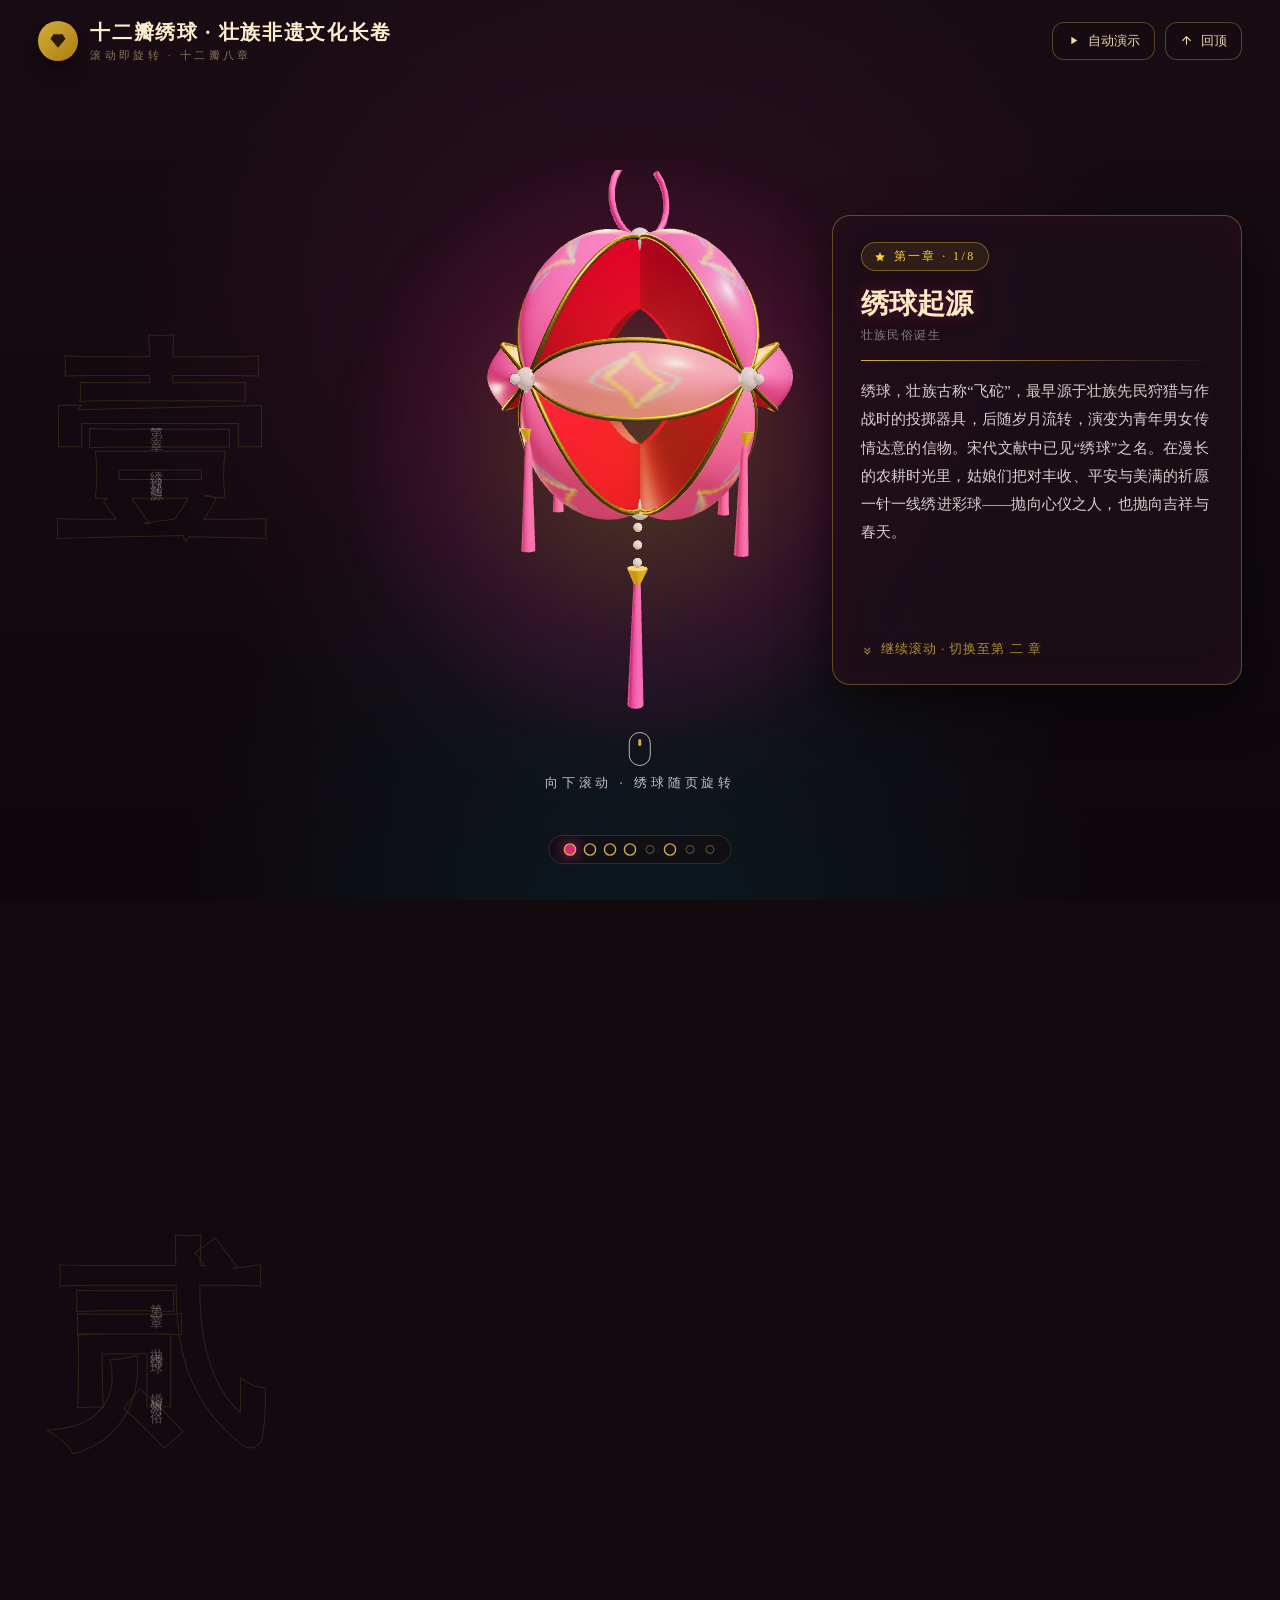
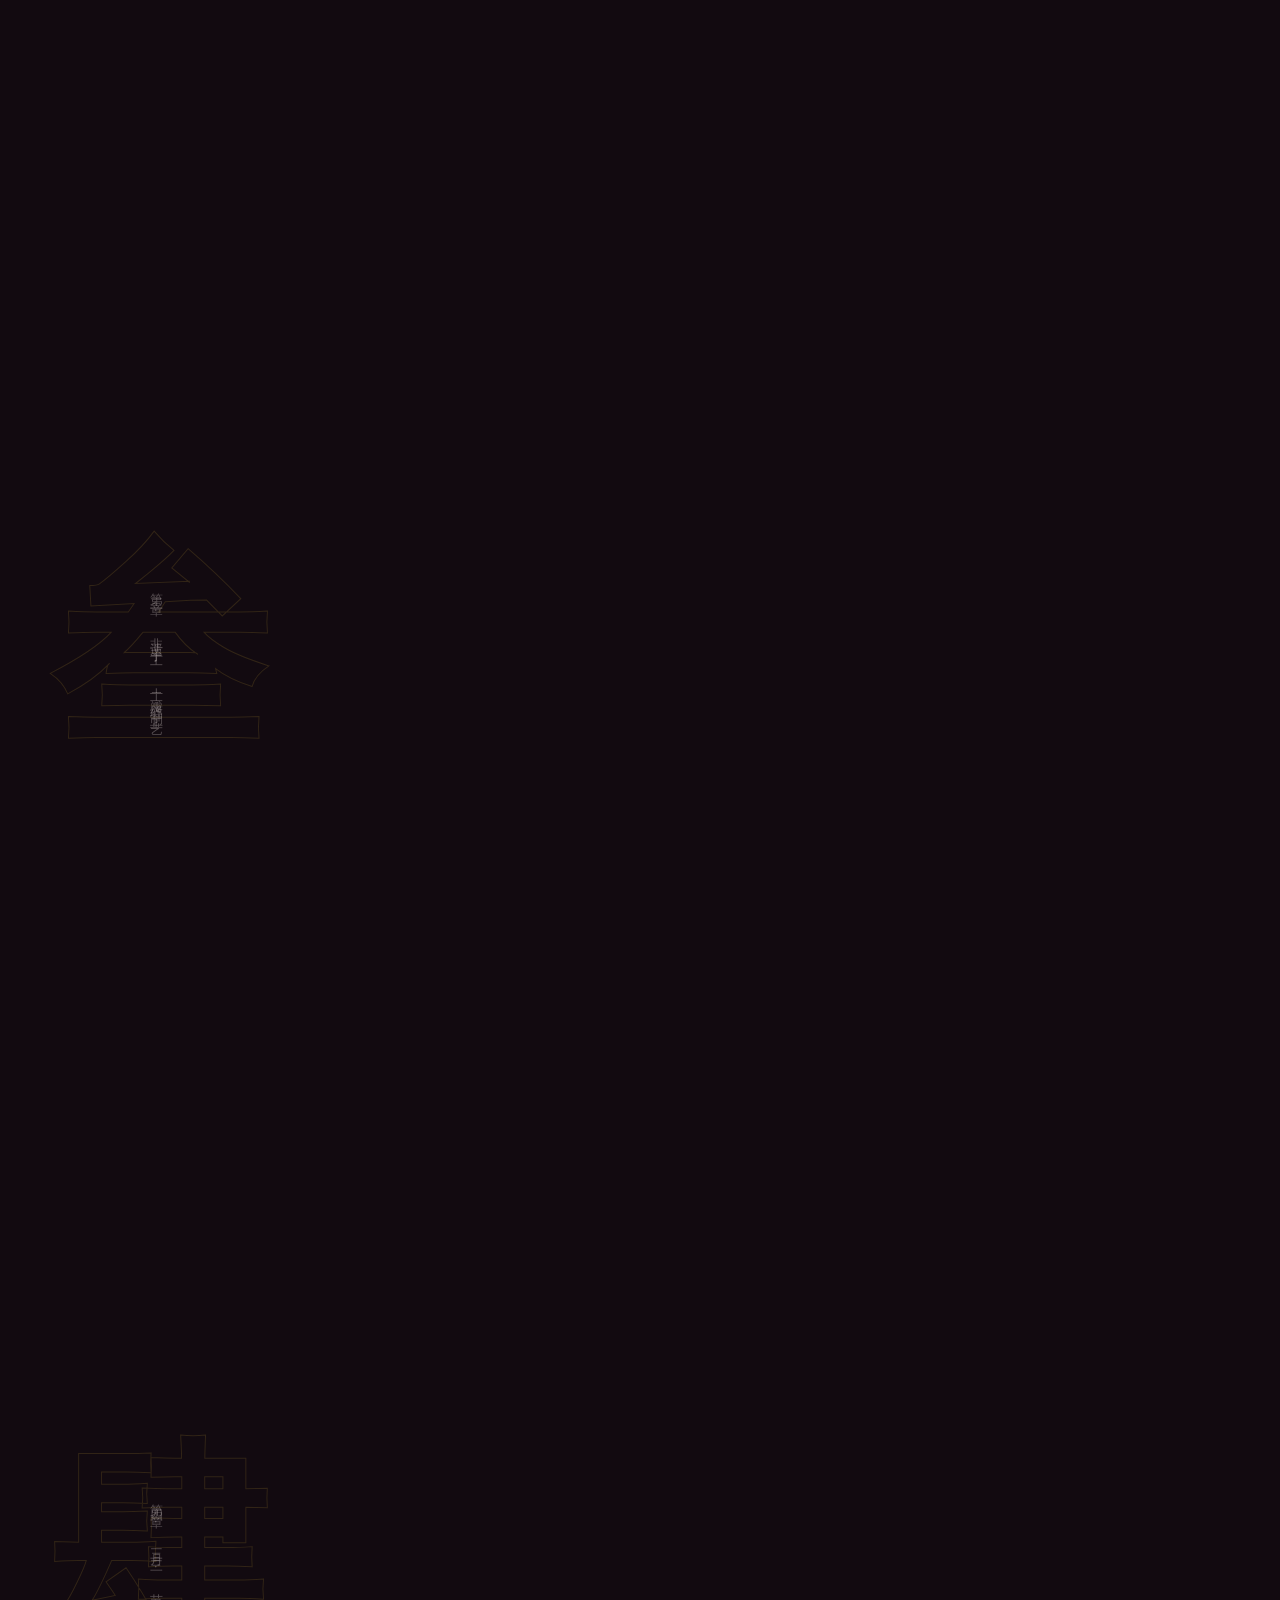
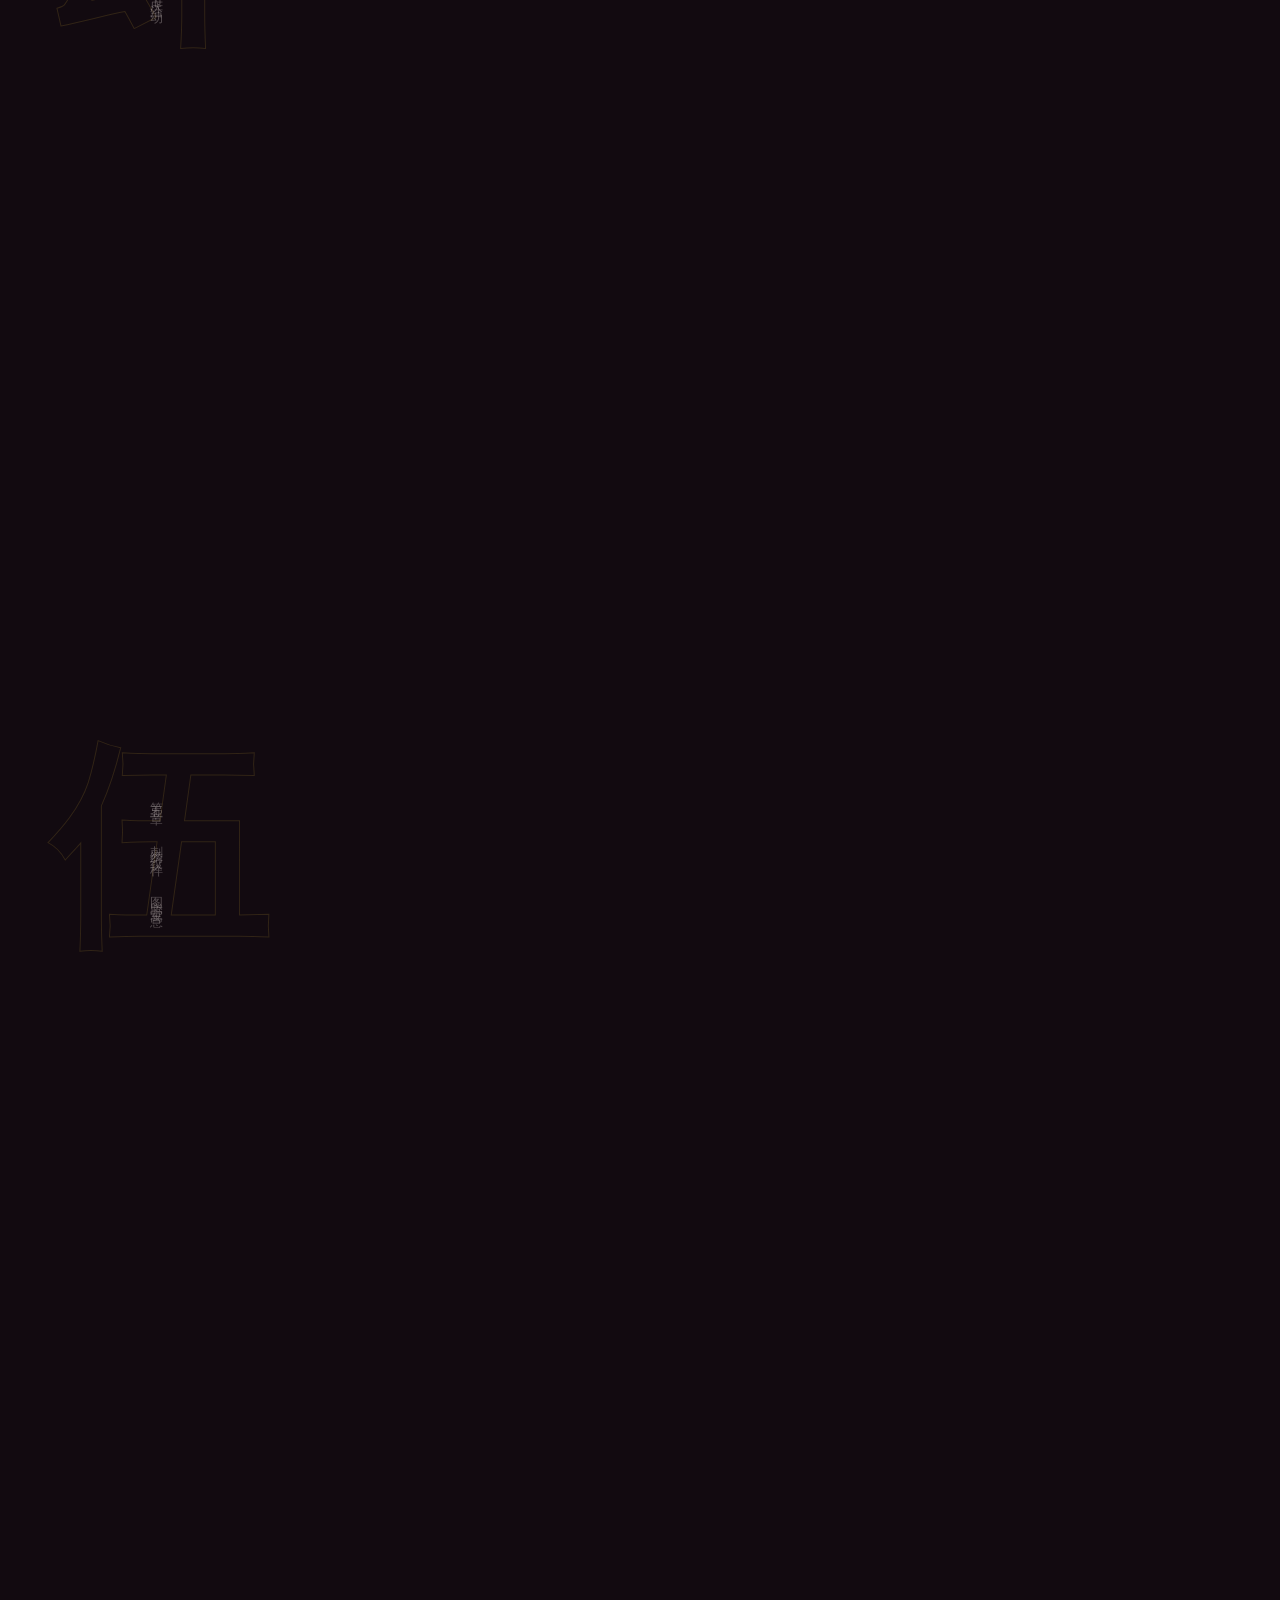
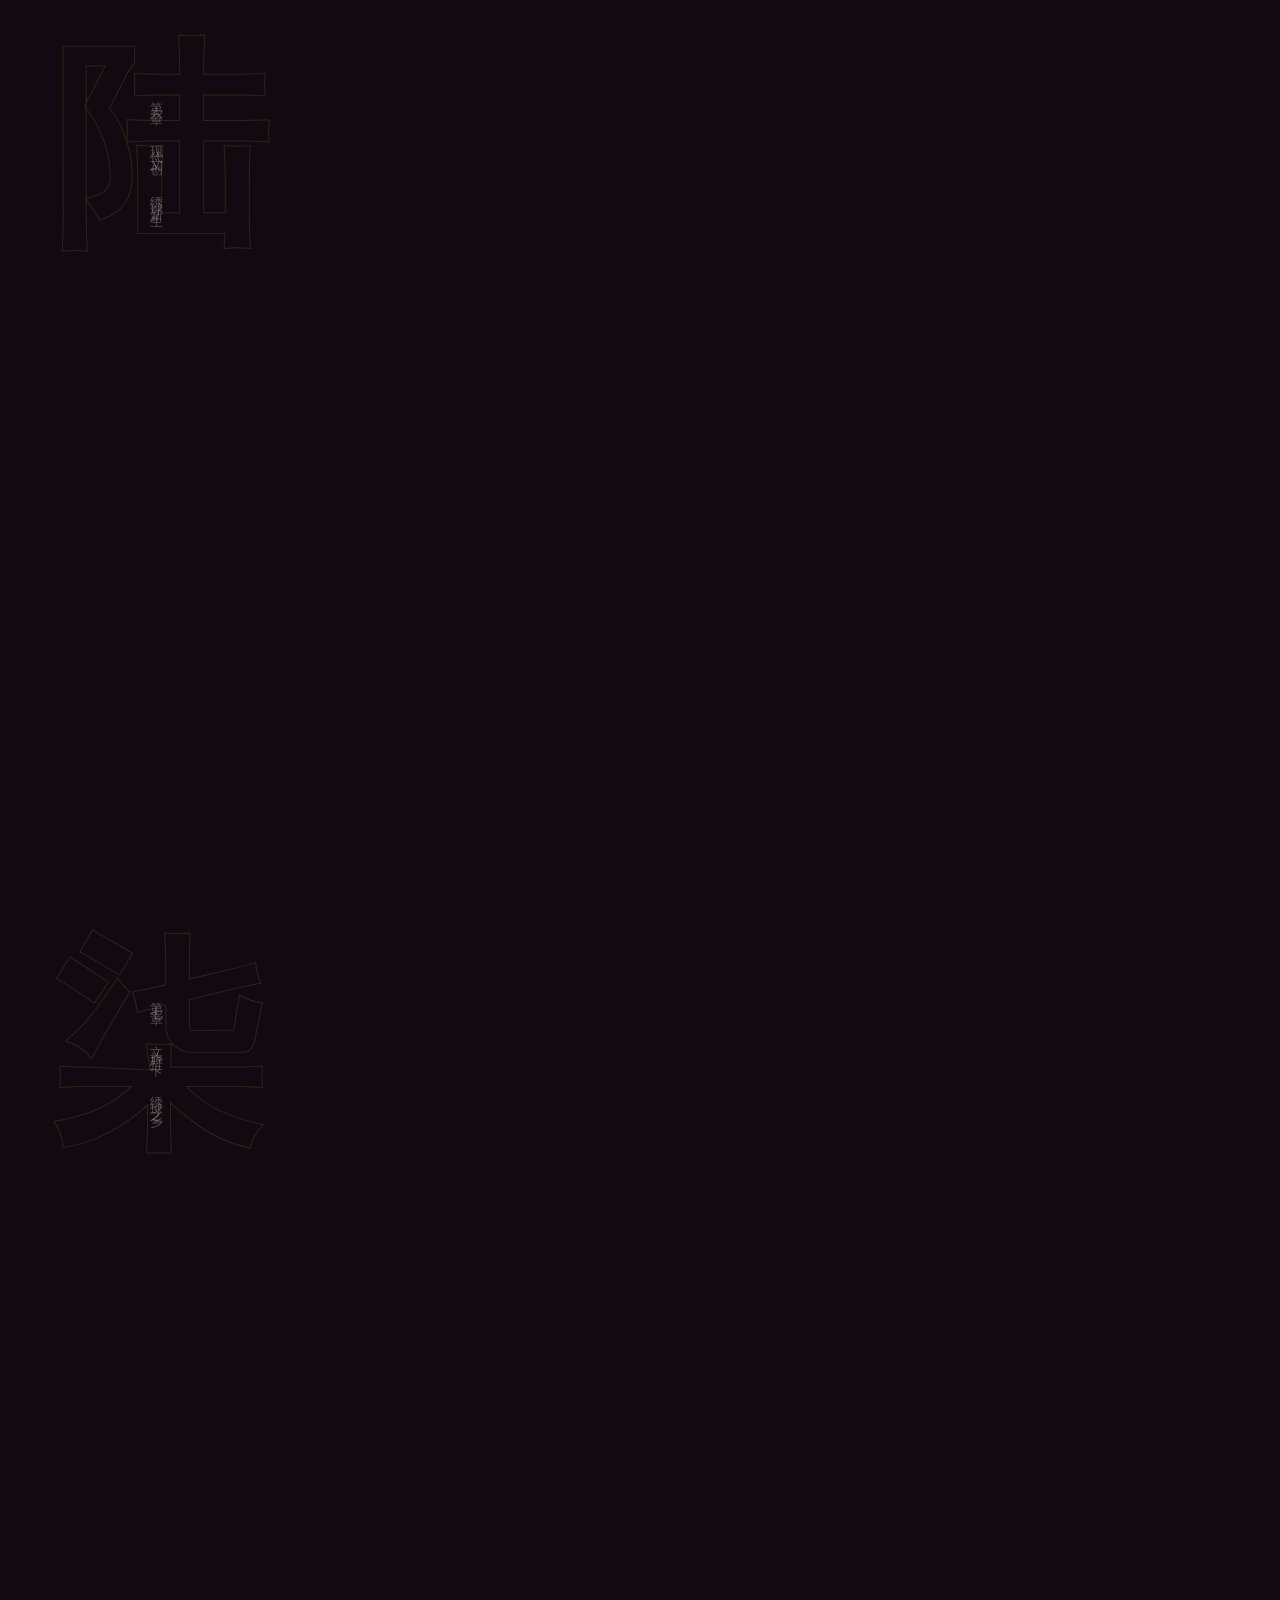
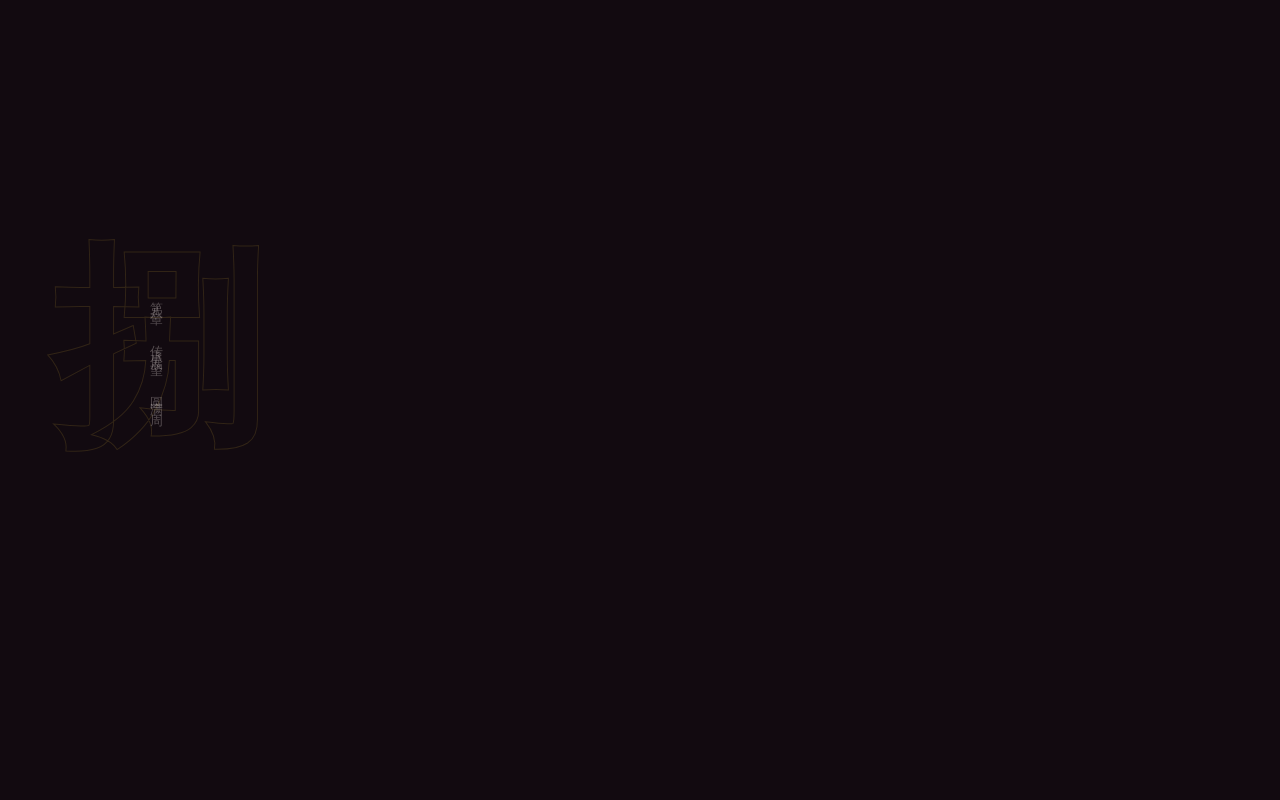
==== index.html @ d676f6c7 "主页1.0" ====
<!DOCTYPE html>
<html lang="zh-CN">
<head>
<meta charset="UTF-8">
<meta name="viewport" content="width=device-width, initial-scale=1.0">
<title>靖西壮族绣球 · 十二瓣文化长卷</title>
<meta name="description" content="以十二瓣立体绣球为视觉主体，滚动即旋转，讲述壮族绣球起源、婚嫁习俗、非遗工艺、三月三节庆、刺绣纹样、现代文创与文旅传承的文化长卷。">
<meta name="keywords" content="靖西绣球,壮族绣球,非物质文化遗产,三月三,壮族文化,十二瓣绣球">
<meta name="theme-color" content="#120a10">
<style>
    :root{
        --rose:#D82880;
        --gold:#D4AF37;
        --red:#FF3A3A;
        --yellow:#FFD02F;
        --cyan:#00C2D1;
        --tassel:#C41E70;
        --blue:#00A8BB;
        --pearl:#FFF8F8;
    }
    *{margin:0;padding:0;box-sizing:border-box}
    html{scroll-behavior:auto}
    body{
        font-family:'Noto Serif SC','PingFang SC','Microsoft YaHei','STKaiti',serif;
        background:#120a10;
        color:#f3e9e6;
        overflow-x:hidden;
    }
    .font-calligraphy{font-family:'STKaiti','KaiTi','Kaiti SC','KaiTi_GB2312',serif}
    .ic{width:1em;height:1em;display:inline-block;vertical-align:-0.125em}
    .bg-pattern{position:absolute;top:0;right:0;bottom:0;left:0;width:100%;height:100%;opacity:.10}
    .brand-row{display:flex;align-items:center;gap:12px}
    .brand-badge{width:40px;height:40px;border-radius:9999px;display:flex;align-items:center;justify-content:center;font-size:18px;flex:none;box-shadow:0 8px 18px rgba(0,0,0,.45)}
    .brand-title{font-size:clamp(18px,1.6vw,24px);color:#fdeecb;letter-spacing:.08em}
    .brand-sub{font-size:11px;color:rgba(243,224,160,.5);letter-spacing:.3em;margin-top:2px}
    .mobile-title{font-size:18px;color:#fdeecb}
    @media (min-width:768px){.top-label{display:inline}}
    ::-webkit-scrollbar{width:6px}
    ::-webkit-scrollbar-track{background:#160b12}
    ::-webkit-scrollbar-thumb{background:rgba(212,175,55,.35);border-radius:4px}
    ::-webkit-scrollbar-thumb:hover{background:rgba(212,175,55,.7)}

    /* ---------- 背景 ---------- */
    #bg{position:fixed;top:0;right:0;bottom:0;left:0;z-index:0;pointer-events:none}
    #bg .vignette{
        position:absolute;top:0;right:0;bottom:0;left:0;
        background:
            radial-gradient(ellipse at 50% 40%, rgba(216,40,128,.14), transparent 58%),
            radial-gradient(ellipse at 50% 115%, rgba(0,168,187,.12), transparent 52%),
            linear-gradient(180deg,#190c14,#120a10 50%,#0d070c);
    }
    #bg .grain{
        position:absolute;top:0;right:0;bottom:0;left:0;opacity:.55;mix-blend-mode:overlay;
        background-image:repeating-linear-gradient(0deg, rgba(255,255,255,.02) 0 1px, transparent 1px 3px),
            repeating-linear-gradient(90deg, rgba(255,255,255,.018) 0 1px, transparent 1px 3px);
    }

    /* ---------- 长卷章节 ---------- */
    #sections{position:relative;z-index:10}
    .sec{position:relative;height:100vh;pointer-events:none}
    .sec .num{
        position:absolute;left:4vw;top:50%;transform:translateY(-50%);
        font-size:clamp(130px,24vh,280px);font-weight:700;line-height:1;
        color:transparent;-webkit-text-stroke:1px rgba(212,175,55,.16);
        font-family:'Ma Shan Zheng',cursive;user-select:none;
    }
    .sec .label{
        position:absolute;left:calc(4vw + 96px);top:50%;transform:translateY(-50%);
        writing-mode:vertical-rl;letter-spacing:.45em;color:rgba(243,233,230,.3);
        font-size:13px;text-transform:uppercase;user-select:none;
    }

    /* ---------- 3D 舞台 ---------- */
    #stage{
        position:fixed;top:0;right:0;bottom:0;left:0;z-index:20;display:flex;align-items:center;justify-content:center;
        pointer-events:none;
    }
    #modelCanvas{
        width:min(560px,74vmin);height:min(560px,74vmin);
        display:block;cursor:grab;touch-action:pan-y;
    }
    #modelCanvas.dragging{cursor:grabbing}
    #glow{
        position:absolute;left:50%;top:50%;width:min(620px,82vmin);height:min(620px,82vmin);
        margin:calc(min(620px,82vmin) / -2) 0 0 calc(min(620px,82vmin) / -2);
        border-radius:50%;pointer-events:none;opacity:0;transition:opacity .6s ease;
        background:radial-gradient(circle, rgba(255,208,47,.38), rgba(216,40,128,.22) 45%, transparent 70%);
        filter:blur(10px);
    }

    /* ---------- 右侧文化卡片 ---------- */
    #panel{
        position:fixed;right:3vw;top:50%;transform:translateY(-50%);z-index:40;
        width:410px;max-width:38vw;height:470px;max-height:64vh;pointer-events:none;
    }
    .panel-card{
        position:absolute;top:0;right:0;bottom:0;left:0;border-radius:18px;
        background:rgba(28,14,24,.86);
        border:1px solid rgba(212,175,55,.38);
        box-shadow:0 18px 50px rgba(0,0,0,.55), inset 0 0 40px rgba(216,40,128,.05);
        padding:26px 28px;opacity:0;transform:translateX(34px);
        transition:none;
        display:flex;flex-direction:column;pointer-events:none;
    }
    body.anim .panel-card{transition:opacity .55s ease, transform .55s ease}
    .panel-card.on{opacity:1;transform:none;pointer-events:auto}
    .panel-card .chip{
        display:inline-flex;align-items:center;gap:8px;
        font-size:12px;letter-spacing:.2em;color:var(--yellow);
        border:1px solid rgba(255,208,47,.35);background:rgba(255,208,47,.08);
        padding:5px 12px;border-radius:999px;align-self:flex-start;
    }
    .panel-card h2{
        font-size:clamp(24px,2.2vw,30px);color:#ffe9c2;margin-top:14px;
        text-shadow:0 0 18px rgba(216,40,128,.35);
    }
    .panel-card .sub{font-size:12px;color:rgba(243,233,230,.5);margin-top:4px;letter-spacing:.12em}
    .panel-card .divider{height:1px;margin:16px 0;background:linear-gradient(90deg,var(--gold),transparent)}
    .panel-card .body{
        flex:1;overflow-y:auto;font-size:14.5px;line-height:1.95;color:rgba(243,233,230,.88);
        text-align:justify;padding-right:4px;
    }
    .panel-card .body::-webkit-scrollbar{width:3px}
    .panel-card .hint{
        margin-top:14px;font-size:12.5px;color:rgba(212,175,55,.8);
        display:flex;align-items:center;gap:8px;letter-spacing:.08em;
    }
    .panel-card .hint i{animation:bob 1.6s ease-in-out infinite}
    @keyframes bob{0%,100%{transform:translateY(0)}50%{transform:translateY(4px)}}

    /* ---------- 顶部与底部指示 ---------- */
    #header{
        position:fixed;top:0;left:0;right:0;z-index:50;
        display:flex;justify-content:space-between;align-items:center;
        padding:18px 3vw;pointer-events:none;
    }
    #header .brand{pointer-events:none}
    #header .actions{display:flex;gap:10px;pointer-events:auto}
    .btn-glass{
        display:inline-flex;align-items:center;gap:8px;cursor:pointer;
        background:rgba(22,12,19,.7);border:1px solid rgba(212,175,55,.35);
        color:#f0d9a8;border-radius:12px;padding:9px 14px;font-size:13px;
        transition:all .25s ease;
    }
    .btn-glass:hover{background:rgba(216,40,128,.22);border-color:var(--gold);color:#fff}
    a.btn-glass{text-decoration:none}

    #dots{
        position:fixed;left:50%;bottom:4vh;transform:translateX(-50%);z-index:40;
        display:flex;gap:11px;align-items:center;
        background:rgba(22,12,19,.55);padding:9px 16px;border-radius:999px;
        border:1px solid rgba(212,175,55,.18);
    }
    .dot{width:9px;height:9px;border-radius:50%;border:1px solid var(--gold);opacity:.45;transition:all .35s ease}
    .dot.on{background:var(--rose);opacity:1;transform:scale(1.4);box-shadow:0 0 10px rgba(216,40,128,.9)}
    #scrollHint{
        position:fixed;left:50%;bottom:12vh;transform:translateX(-50%);z-index:40;
        color:rgba(255,248,248,.75);font-size:13px;letter-spacing:.3em;text-align:center;
        opacity:0;transition:opacity .6s ease;pointer-events:none;
    }
    #scrollHint.show{opacity:1}
    #scrollHint .mouse{
        width:22px;height:34px;margin:0 auto 8px;border:1.5px solid rgba(255,248,248,.7);
        border-radius:12px;position:relative;
    }
    #scrollHint .mouse::after{
        content:'';position:absolute;left:50%;top:6px;width:3px;height:7px;border-radius:3px;
        background:var(--gold);transform:translateX(-50%);animation:wheel 1.6s ease-in-out infinite;
    }
    @keyframes wheel{0%{opacity:1;transform:translate(-50%,0)}100%{opacity:0;transform:translate(-50%,10px)}}

    #mobileBar{
        position:fixed;left:0;right:0;bottom:0;z-index:45;display:none;
        background:rgba(22,12,19,.9);border-top:1px solid rgba(212,175,55,.3);
        padding:14px 18px;text-align:center;
    }
    @media (max-width:1023px){
        #panel{display:none}
        #mobileBar{display:block}
    }
    @media (max-width:640px){
        #modelCanvas{width:84vmin;height:84vmin}
        .sec .num{left:2vw}
        .sec .label{left:calc(2vw + 62px)}
    }

    /* ---------- 收尾全屏特效 ---------- */
    #burst{position:fixed;top:0;right:0;bottom:0;left:0;z-index:60;pointer-events:none;opacity:0;transition:none}
    body.anim #burst{transition:opacity .7s ease}
    #burst.show{opacity:1}
    .ring{
        position:absolute;left:50%;top:50%;width:78vmin;height:78vmin;
        margin:-39vmin 0 0 -39vmin;border-radius:50%;
        border:2px solid rgba(212,175,55,.75);
        box-shadow:0 0 30px rgba(212,175,55,.35), inset 0 0 40px rgba(216,40,128,.25);
        animation:ringPulse 2.6s ease-out infinite;
    }
    .ring.r2{animation-delay:.85s}.ring.r3{animation-delay:1.7s}
    @keyframes ringPulse{
        0%{transform:scale(.32);opacity:.95}
        100%{transform:scale(1.22);opacity:0}
    }
    #burst .burst-text{
        position:absolute;left:50%;top:52%;transform:translate(-50%,-50%);
        text-align:center;font-family:'Ma Shan Zheng',cursive;
        color:var(--yellow);text-shadow:0 0 24px rgba(255,208,47,.75),0 0 60px rgba(216,40,128,.6);
        font-size:clamp(34px,5vw,58px);letter-spacing:.18em;animation:burstIn 1.4s ease both;
    }
    #burst .burst-sub{
        position:absolute;left:50%;top:calc(52% + 58px);transform:translateX(-50%);
        font-size:14px;letter-spacing:.5em;color:rgba(243,233,230,.8);
        text-shadow:0 0 12px rgba(0,0,0,.6);animation:burstIn 1.4s .35s ease both;
    }
    @keyframes burstIn{0%{opacity:0;transform:translate(-50%,16px) scale(.9)}100%{opacity:1;transform:translate(-50%,0) scale(1)}}
    @keyframes burstInSub{0%{opacity:0;transform:translateX(-50%) translateY(12px)}100%{opacity:1;transform:translateX(-50%) translateY(0)}}
    #burst .burst-sub{animation:burstInSub 1.4s .35s ease both}
    .spark{
        position:absolute;width:5px;height:5px;border-radius:50%;background:var(--yellow);
        box-shadow:0 0 10px var(--yellow),0 0 22px var(--rose);
        animation:sparkFloat 3.2s ease-in-out infinite;
    }
    @keyframes sparkFloat{
        0%{transform:translate(0,0);opacity:0}
        15%{opacity:1}
        100%{transform:translate(var(--dx), var(--dy));opacity:0}
    }
</style>
</head>
<body>

<!-- 底层：壮族织锦暗纹背景 -->
<div id="bg">
    <svg class="bg-pattern" aria-hidden="true">
        <defs>
            <pattern id="brocade" width="96" height="96" patternUnits="userSpaceOnUse">
                <rect width="96" height="96" fill="none"/>
                <path d="M48 6 L90 48 L48 90 L6 48 Z" fill="none" stroke="#D4AF37" stroke-width="1.2"/>
                <path d="M48 24 L72 48 L48 72 L24 48 Z" fill="none" stroke="#D82880" stroke-width="1"/>
                <circle cx="48" cy="48" r="3.5" fill="#00A8BB"/>
                <path d="M48 0 L54 10 L48 20 L42 10 Z" fill="#C41E70"/>
                <path d="M0 96 L6 86 L12 96 Z" fill="#FFD02F"/>
            </pattern>
        </defs>
        <rect width="100%" height="100%" fill="url(#brocade)"/>
    </svg>
    <div class="grain"></div>
    <div class="vignette"></div>
</div>

<!-- 长卷章节（由 JS 生成） -->
<main id="sections"></main>

<!-- 3D 绣球舞台 -->
<div id="stage">
    <div id="glow"></div>
    <canvas id="modelCanvas"></canvas>
</div>

<!-- 右侧文化卡片 -->
<aside id="panel"></aside>

<!-- 移动端底部条 -->
<div id="mobileBar"><span id="mobileTitle" class="font-calligraphy mobile-title"></span></div>

<!-- 顶部 -->
<header id="header">
    <div class="brand brand-row">
        <div class="brand-badge" style="background:linear-gradient(135deg,#D4AF37,#aa7c11);color:#2b1a08">
            <svg class="ic" viewBox="0 0 24 24" fill="currentColor" aria-hidden="true"><path d="M6 3h12l4 6-10 12L2 9z"/></svg>
        </div>
        <div>
            <h1 class="font-calligraphy brand-title">十二瓣绣球 · 壮族非遗文化长卷</h1>
            <p class="brand-sub">滚动即旋转 · 十二瓣八章</p>
        </div>
    </div>
    <div class="actions">
        <button id="btnAuto" class="btn-glass"><svg class="ic" viewBox="0 0 24 24" fill="currentColor" aria-hidden="true"><path d="M8 5v14l11-7z"/></svg><span>自动演示</span></button>
        <button id="btnTop" class="btn-glass"><svg class="ic" viewBox="0 0 24 24" fill="none" stroke="currentColor" stroke-width="2" stroke-linecap="round" stroke-linejoin="round" aria-hidden="true"><path d="M12 19V5M5 12l7-7 7 7"/></svg><span class="top-label">回顶</span></button>
    </div>
</header>

<!-- 底部进度点 -->
<div id="dots"></div>

<!-- 滚动提示 -->
<div id="scrollHint">
    <div class="mouse"></div>
    向下滚动 · 绣球随页旋转
</div>

<!-- 收尾特效 -->
<div id="burst">
    <div class="ring"></div><div class="ring r2"></div><div class="ring r3"></div>
    <div class="spark" style="left:18%;top:22%;--dx:36px;--dy:52px"></div>
    <div class="spark" style="left:82%;top:18%;--dx:-42px;--dy:60px"></div>
    <div class="spark" style="left:12%;top:70%;--dx:48px;--dy:-44px"></div>
    <div class="spark" style="left:88%;top:66%;--dx:-40px;--dy:-50px"></div>
    <div class="spark" style="left:50%;top:12%;--dx:8px;--dy:46px"></div>
    <div class="spark" style="left:30%;top:86%;--dx:30px;--dy:-30px"></div>
    <div class="spark" style="left:70%;top:88%;--dx:-28px;--dy:-34px"></div>
    <div class="burst-text">圆满一周 · 传承不息</div>
    <div class="burst-sub">愿壮乡祝福，转给世界，也转给下一个千年</div>
</div>

<script src="lib/three.min.js"></script>
<script>
/* ========== 数据：八瓣 × 八章 ========== */
const DATA = [
    {
        n:'壹', title:'绣球起源', sub:'壮族民俗诞生',
        icon:'star',
        body:'绣球，壮族古称“飞砣”，最早源于壮族先民狩猎与作战时的投掷器具，后随岁月流转，演变为青年男女传情达意的信物。宋代文献中已见“绣球”之名。在漫长的农耕时光里，姑娘们把对丰收、平安与美满的祈愿一针一线绣进彩球——抛向心仪之人，也抛向吉祥与春天。'
    },
    {
        n:'贰', title:'抛绣球 · 婚嫁习俗', sub:'一球定情',
        icon:'heart',
        body:'歌圩三月三，壮家姑娘手持彩绣球，于人群之中看定意中人，彩球抛出、后生接住、互赠信物，一段良缘便由此结下。绣球因此成为壮族婚恋文化中最浪漫的信物：五彩绣球抛如意，一抛定终身。在婚礼上，绣球更寓意团圆和美、情比金坚。'
    },
    {
        n:'叁', title:'非遗手工 · 十二瓣缝制工艺', sub:'金边不歪 · 珠串不松',
        icon:'craft',
        body:'一枚十二瓣绣球，要经裁布、贴瓣、刺绣、合缝、镶珠、缀穗六道大工序：十二片大红缎面各自绣上花鸟纹样，以金线锁边包缝，瓣与瓣交汇处缀白珍珠与金珠，底部垂挂渐变琉璃坠与长款玫红流苏，顶部束玫红缎吊绳。全程手工，讲究针脚细密、珠串匀称。壮族绣球制作技艺已被列入非物质文化遗产代表性项目名录。'
    },
    {
        n:'肆', title:'三月三 · 节庆活动', sub:'万人歌海 · 彩球起落',
        icon:'drum',
        body:'农历三月初三，是壮族最盛大的歌圩节。村村寨寨对山歌、抛绣球、跳竹竿舞、吃五色糯米饭，山水之间皆是歌声。绣球是歌圩上最亮眼的风景：万人歌海之中，彩球起落如花雨，是壮族人民最热烈的情感表达，也是春天里最盛大的狂欢。'
    },
    {
        n:'伍', title:'刺绣纹样 · 图腾寓意', sub:'穿在身上的史诗',
        icon:'feather',
        body:'绣球上常见的凤凰、火焰、云纹与缠枝纹，皆有深意：凤凰象征吉祥与和美，火焰寓意热情与生命，青蓝如江水，玫红似木棉，金线则映照太阳的光泽。每一种颜色、每一道纹样，都不是随意为之，而是壮族先民将对自然、祖先与生活的理解织进针脚，成为“穿在身上的史诗”。'
    },
    {
        n:'陆', title:'现代文创 · 绣球新生', sub:'老手艺 × 新设计',
        icon:'gift',
        body:'今天的绣球正走出博物馆：缩小成钥匙扣与胸针，化作城市伴手礼与文创盲盒，登上大型运动会与节庆舞台。老手艺遇上新设计，传统纹样借力新材料与新工艺，让年轻人把“非遗”戴在身上、带回家中，也让千年绣球有了新的呼吸。'
    },
    {
        n:'柒', title:'文旅打卡 · 绣球之乡', sub:'靖西旧州 · 绣球一条街',
        icon:'location',
        body:'广西靖西旧州古镇被誉为“绣球之乡”：家家户户门前挂绣球、摆绣架，鹅泉流水与青石老街之间，绣球作坊与非遗工坊吸引着八方来客。到旧州，看绣娘飞针走线，亲手挑选一枚彩球带走，是许多旅人心中最鲜活的壮乡记忆。'
    },
    {
        n:'捌', title:'传承展望 · 圆满一周', sub:'从村寨到数字屏幕',
        icon:'circle',
        body:'球转一周，四季圆满。从村寨歌圩到数字屏幕，绣球正在被更多人看见与传承：非遗进校园、青年设计师共创、3D 数字化展示……愿这一枚十二瓣彩球，把壮乡的祝福与匠心，转给世界，也转给下一个千年。'
    }
];

const ICONS = {
    star:'<path d="M12 2l2.9 6.3 6.9.8-5.1 4.7 1.4 6.8L12 17.2 5.9 20.6l1.4-6.8L2.2 9.1l6.9-.8z"/>',
    heart:'<path d="M12 21s-8-5.2-8-11a4.5 4.5 0 0 1 8-3 4.5 4.5 0 0 1 8 3c0 5.8-8 11-8 11z"/>',
    craft:'<path d="M12 2l2.2 7.8L22 12l-7.8 2.2L12 22l-2.2-7.8L2 12l7.8-2.2z"/>',
    drum:'<path d="M4 10a8 4 0 0 1 16 0v4a8 4 0 0 1-16 0z"/><path d="M12 14v7M8 21h8"/>',
    feather:'<path d="M20 4C14 4 9 7 6 14l-3 6 6-3c7-3 10-8 10-13z"/><path d="M11 13l3-3" fill="none" stroke="currentColor" stroke-width="1.5"/>',
    gift:'<path d="M4 11h16v9H4z"/><path d="M12 11v9"/><path d="M12 11c-3-3-8-2.5-7 .5 1 2 6 1 7-.5zM12 11c3-3 8-2.5 7 .5-1 2-6 1-7-.5z"/>',
    location:'<path d="M12 21s-7-6.4-7-11a7 7 0 0 1 14 0c0 4.6-7 11-7 11z"/><circle cx="12" cy="10" r="2.5"/>',
    circle:'<circle cx="12" cy="12" r="9" fill="none" stroke="currentColor" stroke-width="2"/><path d="M12 7v5l3 3" fill="none" stroke="currentColor" stroke-width="2" stroke-linecap="round" stroke-linejoin="round"/>'
};
const iconSvg = (name) => `<svg class="ic" viewBox="0 0 24 24" fill="currentColor" aria-hidden="true">${ICONS[name] || ''}</svg>`;

/* ========== 生成章节 / 十二瓣模型 / 卡片 / 进度点 ========== */
const NUM_CN = ['一','二','三','四','五','六','七','八'];

const sectionsEl = document.getElementById('sections');
DATA.forEach((d, i) => {
    const sec = document.createElement('section');
    sec.className = 'sec';
    sec.innerHTML = `<div class="num">${d.n}</div><div class="label">第${NUM_CN[i]}章 · ${d.title}</div>`;
    sectionsEl.appendChild(sec);
});

/* ---------- 十二瓣绣球模型（移植自 绣球模型.html） ---------- */
const MODEL_R = 2.2;
const NODES = [
    new THREE.Vector3(0, MODEL_R, 0),
    new THREE.Vector3(0, -MODEL_R, 0),
    new THREE.Vector3(MODEL_R, 0, 0),
    new THREE.Vector3(-MODEL_R, 0, 0),
    new THREE.Vector3(0, 0, MODEL_R),
    new THREE.Vector3(0, 0, -MODEL_R)
];
const EDGES = [
    { a: 2, b: 4, type: 'equator' },
    { a: 4, b: 3, type: 'equator' },
    { a: 3, b: 5, type: 'equator' },
    { a: 5, b: 2, type: 'equator' },
    { a: 0, b: 2, type: 'top' },
    { a: 0, b: 4, type: 'top' },
    { a: 0, b: 3, type: 'top' },
    { a: 0, b: 5, type: 'top' },
    { a: 1, b: 2, type: 'bottom' },
    { a: 1, b: 4, type: 'bottom' },
    { a: 1, b: 3, type: 'bottom' },
    { a: 1, b: 5, type: 'bottom' }
];
const MODEL_STATE = {
    silkColor: '#e02575',
    goldColor: '#ffd700',
    pattern: 'phoenix',
    extrudeDepth: 0.5,
    widthFactor: 0.48,
    puffFactor: 0.12,
    tasselConfig: 5
};
let scene, camera, renderer;
let ballGroup, petalsGroup, tasselsGroup, pearlsGroup, ribbonGroup;
let petalMaterials = [], goldMaterials = [], proceduralTexture, petalDirs = [];

function adjustColorBrightness(hex, percent) {
    let num = parseInt(hex.replace('#', ''), 16);
    let amt = Math.round(2.55 * percent);
    let R = (num >> 16) + amt, G = (num >> 8 & 0x00FF) + amt, B = (num & 0x0000FF) + amt;
    R = Math.min(255, Math.max(0, R));
    G = Math.min(255, Math.max(0, G));
    B = Math.min(255, Math.max(0, B));
    return '#' + (0x1000000 + (R << 16) + (G << 8) + B).toString(16).slice(1);
}

function generateEmbroideryTexture(silkColor, pattern) {
    const canvas = document.createElement('canvas');
    canvas.width = 512; canvas.height = 512;
    const ctx = canvas.getContext('2d');
    ctx.fillStyle = silkColor;
    ctx.fillRect(0, 0, 512, 512);
    ctx.strokeStyle = 'rgba(255, 255, 255, 0.08)';
    ctx.lineWidth = 1;
    for (let i = 0; i < 512; i += 4) {
        ctx.beginPath(); ctx.moveTo(0, i); ctx.lineTo(512, i); ctx.stroke();
    }
    if (pattern === 'satin') {
        const texture = new THREE.CanvasTexture(canvas);
        texture.wrapS = THREE.ClampToEdgeWrapping;
        texture.wrapT = THREE.ClampToEdgeWrapping;
        return texture;
    }
    ctx.save();
    ctx.translate(256, 256);
    const drawEmbroideryCurve = (strokeColor, lineWidth, pathPoints) => {
        ctx.strokeStyle = strokeColor;
        ctx.lineWidth = lineWidth;
        ctx.lineCap = 'round';
        ctx.beginPath();
        pathPoints.forEach((pt, idx) => {
            if (idx === 0) ctx.moveTo(pt[0], pt[1]);
            else ctx.lineTo(pt[0], pt[1]);
        });
        ctx.stroke();
    };
    const colors = pattern === 'phoenix'
        ? ['#ffd700', '#00e5ff', '#ff66b2', '#ffffff']
        : pattern === 'floral'
        ? ['#ffd700', '#76ff03', '#ff4081', '#ffffff']
        : ['#ffd700', '#ff9100', '#ff3d00', '#fff59d'];
    for (let side = -1; side <= 1; side += 2) {
        drawEmbroideryCurve(colors[0], 6, [
            [0, 180 * side], [20 * side, 100 * side], [40 * side, 20 * side], [10 * side, -80 * side], [0, -160 * side]
        ]);
        drawEmbroideryCurve(colors[1], 4, [
            [15 * side, 140 * side], [50 * side, 60 * side], [65 * side, -10 * side], [30 * side, -70 * side]
        ]);
        drawEmbroideryCurve(colors[2], 3, [
            [5 * side, 160 * side], [30 * side, 90 * side], [45 * side, 10 * side]
        ]);
        drawEmbroideryCurve(colors[3], 2, [
            [0, 175 * side], [15 * side, 105 * side], [35 * side, 25 * side]
        ]);
    }
    ctx.restore();
    const texture = new THREE.CanvasTexture(canvas);
    texture.wrapS = THREE.ClampToEdgeWrapping;
    texture.wrapT = THREE.ClampToEdgeWrapping;
    return texture;
}

function createPetalMesh(A, B, radius, widthFactor, puffFactor) {
    const uSegments = 20, vSegments = 10;
    const outerPositions = [], innerPositions = [];
    const leftBorderOuter = [], leftBorderInner = [], rightBorderOuter = [], rightBorderInner = [];
    const midVector = new THREE.Vector3().addVectors(A, B).normalize();
    const depthRatio = Math.max(0, Math.min(0.85, MODEL_STATE.extrudeDepth));
    for (let i = 0; i <= uSegments; i++) {
        const u = i / uSegments;
        const currentCenter = new THREE.Vector3().subVectors(B, A).multiplyScalar(u).add(A).normalize();
        const chord = new THREE.Vector3().subVectors(B, A);
        const tangent = chord.clone().sub(currentCenter.clone().multiplyScalar(chord.dot(currentCenter))).normalize();
        const normal = currentCenter.clone();
        const side = new THREE.Vector3().crossVectors(normal, tangent).normalize();
        const currentWidth = widthFactor * Math.sin(Math.PI * u);
        const rowOuter = [], rowInner = [];
        for (let j = 0; j <= vSegments; j++) {
            const v = (j / vSegments) - 0.5;
            const puff = puffFactor * Math.cos(Math.PI * v) * Math.sin(Math.PI * u);
            const posOuter = currentCenter.clone().multiplyScalar(radius)
                .add(side.clone().multiplyScalar(v * currentWidth * radius))
                .add(normal.clone().multiplyScalar(puff * radius));
            const posInner = posOuter.clone().multiplyScalar(1 - depthRatio);
            rowOuter.push(posOuter);
            rowInner.push(posInner);
            if (j === 0) { leftBorderOuter.push(posOuter.clone()); leftBorderInner.push(posInner.clone()); }
            if (j === vSegments) { rightBorderOuter.push(posOuter.clone()); rightBorderInner.push(posInner.clone()); }
        }
        outerPositions.push(rowOuter);
        innerPositions.push(rowInner);
    }
    const outerGeom = new THREE.BufferGeometry();
    const outerPosArr = [], outerUvs = [], outerIndices = [];
    const stride = vSegments + 1;
    for (let i = 0; i <= uSegments; i++) {
        for (let j = 0; j <= vSegments; j++) {
            const p = outerPositions[i][j];
            outerPosArr.push(p.x, p.y, p.z);
            outerUvs.push(i / uSegments, j / vSegments);
        }
    }
    for (let i = 0; i < uSegments; i++) {
        for (let j = 0; j < vSegments; j++) {
            const a = i * stride + j, b = a + stride, c = b + 1, d = a + 1;
            outerIndices.push(a, b, d, b, c, d);
        }
    }
    outerGeom.setAttribute('position', new THREE.Float32BufferAttribute(outerPosArr, 3));
    outerGeom.setAttribute('uv', new THREE.Float32BufferAttribute(outerUvs, 2));
    outerGeom.setIndex(outerIndices);
    outerGeom.computeVertexNormals();
    const silkMat = new THREE.MeshPhysicalMaterial({
        map: proceduralTexture,
        roughness: 0.35,
        metalness: 0.05,
        clearcoat: 0.3,
        clearcoatRoughness: 0.2,
        side: THREE.FrontSide
    });
    petalMaterials.push(silkMat);
    const outerMesh = new THREE.Mesh(outerGeom, silkMat);
    const wallGroup = new THREE.Group();
    if (depthRatio > 0.01) {
        const wallGeom = new THREE.BufferGeometry();
        const wallPosArr = [], wallIndices = [];
        const addWallStrip = (outerPts, innerPts, reverse) => {
            const startIndex = wallPosArr.length / 3;
            for (let k = 0; k < outerPts.length; k++) {
                const po = outerPts[k], pi = innerPts[k];
                wallPosArr.push(po.x, po.y, po.z);
                wallPosArr.push(pi.x, pi.y, pi.z);
            }
            for (let k = 0; k < outerPts.length - 1; k++) {
                const o1 = startIndex + k * 2, i1 = startIndex + k * 2 + 1;
                const o2 = startIndex + (k + 1) * 2, i2 = startIndex + (k + 1) * 2 + 1;
                if (!reverse) {
                    wallIndices.push(o1, i1, o2, i1, i2, o2);
                } else {
                    wallIndices.push(o1, o2, i1, i1, o2, i2);
                }
            }
        };
        addWallStrip(leftBorderOuter, leftBorderInner, false);
        addWallStrip(rightBorderOuter, rightBorderInner, true);
        wallGeom.setAttribute('position', new THREE.Float32BufferAttribute(wallPosArr, 3));
        wallGeom.setIndex(wallIndices);
        wallGeom.computeVertexNormals();
        const wallMat = new THREE.MeshStandardMaterial({
            color: adjustColorBrightness(MODEL_STATE.silkColor, -40),
            roughness: 0.4,
            metalness: 0.1,
            side: THREE.DoubleSide
        });
        wallGroup.add(new THREE.Mesh(wallGeom, wallMat));
    }
    const trimCurvePoints = [...leftBorderOuter, ...rightBorderOuter.reverse()];
    const trimCurve = new THREE.CatmullRomCurve3(trimCurvePoints, true);
    const trimGeom = new THREE.TubeGeometry(trimCurve, 32, 0.04, 6, true);
    const goldMat = new THREE.MeshStandardMaterial({
        color: MODEL_STATE.goldColor,
        metalness: 0.9,
        roughness: 0.2
    });
    goldMaterials.push(goldMat);
    const petalGroup = new THREE.Group();
    petalGroup.add(outerMesh);
    petalGroup.add(wallGroup);
    petalGroup.add(new THREE.Mesh(trimGeom, goldMat));
    petalGroup.userData = { centerDir: midVector.clone(), nodeA: A, nodeB: B };
    petalDirs.push(midVector.clone());
    return petalGroup;
}

function buildPearlNodes() {
    pearlsGroup.clear();
    NODES.forEach((pos) => {
        const nodeGroup = new THREE.Group();
        nodeGroup.position.copy(pos);
        const pearlMat = new THREE.MeshPhysicalMaterial({
            color: 0xfffcf5,
            roughness: 0.1,
            metalness: 0.1,
            clearcoat: 1.0,
            clearcoatRoughness: 0.05
        });
        nodeGroup.add(new THREE.Mesh(new THREE.SphereGeometry(0.18, 14, 12), pearlMat));
        for (let i = 0; i < 4; i++) {
            const angle = (i / 4) * Math.PI * 2;
            const subPearl = new THREE.Mesh(new THREE.SphereGeometry(0.08, 10, 8), pearlMat);
            subPearl.position.set(Math.cos(angle) * 0.22, 0, Math.sin(angle) * 0.22);
            nodeGroup.add(subPearl);
        }
        pearlsGroup.add(nodeGroup);
    });
}

function buildTassels(configCount) {
    tasselsGroup.clear();
    if (configCount === 0) return;
    const targetNodeIndices = configCount === 5 ? [1, 2, 3, 4, 5] : [1];
    targetNodeIndices.forEach((nodeIdx) => {
        const nodePos = NODES[nodeIdx];
        const tasselGroup = new THREE.Group();
        tasselGroup.position.copy(nodePos);
        const isMainBottom = (nodeIdx === 1);
        const scale = isMainBottom ? 1.0 : 0.75;
        const beadMat = new THREE.MeshPhysicalMaterial({
            color: 0xfff8e7,
            roughness: 0.1,
            clearcoat: 1.0
        });
        const amberMat = new THREE.MeshStandardMaterial({ color: 0xffa000, roughness: 0.25, metalness: 0.05 });
        for (let b = 0; b < 3; b++) {
            const bead = new THREE.Mesh(new THREE.SphereGeometry(0.08 * scale, 10, 8), beadMat);
            bead.position.y = -0.3 * (b + 1) * scale;
            tasselGroup.add(bead);
        }
        const capGeom = new THREE.ConeGeometry(0.18 * scale, 0.4 * scale, 10);
        const capMesh = new THREE.Mesh(capGeom, amberMat);
        capMesh.position.y = -1.2 * scale;
        capMesh.rotation.x = Math.PI;
        tasselGroup.add(capMesh);
        const tasselSilkMat = new THREE.MeshStandardMaterial({
            color: MODEL_STATE.silkColor,
            roughness: 0.4,
            metalness: 0.1
        });
        const skirtGeom = new THREE.CylinderGeometry(0.06 * scale, 0.14 * scale, 2.2 * scale, 10);
        skirtGeom.translate(0, -1.1 * scale, 0);
        const skirtMesh = new THREE.Mesh(skirtGeom, tasselSilkMat);
        skirtMesh.position.y = -1.2 * scale;
        tasselGroup.add(skirtMesh);
        tasselsGroup.add(tasselGroup);
    });
}

function buildTopRibbon() {
    ribbonGroup.clear();
    const topNode = NODES[0];
    const ribbonMat = new THREE.MeshStandardMaterial({
        color: MODEL_STATE.silkColor,
        roughness: 0.3,
        side: THREE.DoubleSide
    });
    const loopGeom = new THREE.TorusGeometry(0.6, 0.05, 10, 20, Math.PI * 1.8);
    const loopMesh = new THREE.Mesh(loopGeom, ribbonMat);
    loopMesh.position.set(topNode.x, topNode.y + 0.6, topNode.z);
    loopMesh.rotation.z = Math.PI / 2;
    ribbonGroup.add(loopMesh);
}

function buildHomeModel() {
    petalMaterials = [];
    goldMaterials = [];
    petalDirs = [];
    petalsGroup.clear();
    proceduralTexture = generateEmbroideryTexture(MODEL_STATE.silkColor, MODEL_STATE.pattern);
    EDGES.forEach((edge) => {
        petalsGroup.add(createPetalMesh(NODES[edge.a], NODES[edge.b], MODEL_R, MODEL_STATE.widthFactor, MODEL_STATE.puffFactor));
    });
    buildPearlNodes();
    buildTassels(MODEL_STATE.tasselConfig);
    buildTopRibbon();
}

function setupLights() {
    scene.add(new THREE.AmbientLight(0xfff5ea, 0.8));
    const keyLight = new THREE.DirectionalLight(0xffffff, 1.5);
    keyLight.position.set(5, 8, 5);
    scene.add(keyLight);
    const fillLight = new THREE.DirectionalLight(0xffa07a, 0.6);
    fillLight.position.set(-5, -2, -5);
    scene.add(fillLight);
    const rimLight = new THREE.DirectionalLight(0xffd700, 1.0);
    rimLight.position.set(0, 5, -8);
    scene.add(rimLight);
}

let dragRot = 0;
function initHomeModel() {
    const canvas = document.getElementById('modelCanvas');
    scene = new THREE.Scene();
    camera = new THREE.PerspectiveCamera(42, 1, 0.1, 100);
    camera.position.set(0, 0.2, 12);
    camera.lookAt(0, -1.2, 0);
    renderer = new THREE.WebGLRenderer({ canvas, antialias: true, alpha: true });
    renderer.setPixelRatio(Math.min(window.devicePixelRatio || 1, 2));
    renderer.setSize(canvas.clientWidth || 560, canvas.clientHeight || 560, false);
    renderer.toneMapping = THREE.ACESFilmicToneMapping;
    renderer.toneMappingExposure = 1.2;
    ballGroup = new THREE.Group();
    petalsGroup = new THREE.Group();
    tasselsGroup = new THREE.Group();
    pearlsGroup = new THREE.Group();
    ribbonGroup = new THREE.Group();
    ballGroup.add(petalsGroup, tasselsGroup, pearlsGroup, ribbonGroup);
    scene.add(ballGroup);
    setupLights();
    buildHomeModel();
    let dragging = false, dragLast = 0;
    canvas.addEventListener('pointerdown', (e) => {
        if (e.pointerType !== 'mouse') return;
        dragging = true;
        dragLast = e.clientX;
        canvas.classList.add('dragging');
        canvas.setPointerCapture(e.pointerId);
    });
    canvas.addEventListener('pointermove', (e) => {
        if (!dragging) return;
        dragRot += (e.clientX - dragLast) * 0.4;
        dragLast = e.clientX;
    });
    const endDrag = () => { dragging = false; canvas.classList.remove('dragging'); };
    canvas.addEventListener('pointerup', endDrag);
    canvas.addEventListener('pointercancel', endDrag);
}
initHomeModel();

/* 右侧卡片 */
const panelEl = document.getElementById('panel');
DATA.forEach((d, i) => {
    const card = document.createElement('div');
    card.className = 'panel-card';
    card.innerHTML = `
        <span class="chip">${iconSvg(d.icon)} 第${NUM_CN[i]}章 · ${i + 1}/8</span>
        <h2 class="font-calligraphy">${d.title}</h2>
        <p class="sub">${d.sub}</p>
        <div class="divider"></div>
        <div class="body">${d.body}</div>
        <div class="hint"><svg class="ic" viewBox="0 0 24 24" fill="none" stroke="currentColor" stroke-width="2" stroke-linecap="round" stroke-linejoin="round" aria-hidden="true"><path d="M7 10l5 5 5-5M7 16l5 5 5-5"/></svg><span class="hintText"></span></div>`;
    panelEl.appendChild(card);
});

/* 进度点 */
const dotsEl = document.getElementById('dots');
DATA.forEach((_, i) => {
    const dot = document.createElement('div');
    dot.className = 'dot' + (i === 0 ? ' on' : '');
    dotsEl.appendChild(dot);
});

const cards = [...document.querySelectorAll('.panel-card')];
const dots = [...document.querySelectorAll('.dot')];
const mobileTitle = document.getElementById('mobileTitle');
const scrollHint = document.getElementById('scrollHint');
const burst = document.getElementById('burst');
const btnAuto = document.getElementById('btnAuto');

/* ========== 滚动联动 ========== */
let rot = 0;
let active = 0;
let velS = 0;
let lastY = window.scrollY;
let lastT = performance.now();
let autoOn = false;
let autoStart = 0;
let autoDir = 1;

const norm360 = (a) => { a = a % 360; return a < 0 ? a + 360 : a; };
const maxScroll = () => Math.max(1, document.documentElement.scrollHeight - innerHeight);

function setPanel(idx){
    cards.forEach((c, i) => c.classList.toggle('on', i === idx));
    dots.forEach((d, i) => d.classList.toggle('on', i === idx));
    mobileTitle.textContent = `第${NUM_CN[idx]}章 · ${DATA[idx].title}`;
    const hint = cards[idx].querySelector('.hintText');
    if (idx === 7) hint.textContent = '已转满一周 · 圆满收官';
    else hint.textContent = `继续滚动 · 切换至第 ${NUM_CN[idx + 1]} 章`;
    scrollHint.classList.toggle('show', idx === 0);
    burst.classList.toggle('show', idx === 7);
}

function tick(now){
    requestAnimationFrame(tick);
    const max = maxScroll();
    const p = Math.min(1, Math.max(0, window.scrollY / max));
    const target = p * 360;
    rot += (target - rot) * 0.16;
    if (Math.abs(target - rot) < 0.02) rot = target;

    const idx = Math.min(7, Math.floor(norm360(rot) / 45));
    if (idx !== active){ active = idx; setPanel(idx); }

    const totalDeg = rot + dragRot;
    const rad = totalDeg * Math.PI / 180;
    if (ballGroup) {
        ballGroup.rotation.y = rad;
        let best = -1, bestAng = 1e9;
        for (let i = 0; i < petalDirs.length; i++) {
            const d = petalDirs[i];
            const x2 = d.x * Math.cos(rad) + d.z * Math.sin(rad);
            const z2 = -d.x * Math.sin(rad) + d.z * Math.cos(rad);
            const ang = Math.abs(Math.atan2(x2, z2));
            if (ang < bestAng) { bestAng = ang; best = i; }
        }
        petalMaterials.forEach((m, i) => {
            if (i === best) { m.emissive.setHex(0xffb020); m.emissiveIntensity = 0.3; }
            else { m.emissive.setHex(0x000000); m.emissiveIntensity = 0; }
        });
    }

    const glow = document.getElementById('glow');
    if (glow) glow.style.opacity = (0.55 + 0.22 * Math.sin(now * 0.0022)).toFixed(2);

    const dt = Math.max(16, now - lastT);
    const v = (window.scrollY - lastY) / dt;
    velS += (v - velS) * 0.08;
    lastY = window.scrollY; lastT = now;

    const amp = Math.min(24, Math.max(2, Math.abs(velS) * 0.45 + 1.5));
    const speed = 1.8 + amp * 0.055;
    const swing = amp * Math.sin(now * 0.001 * speed);
    if (tasselsGroup) tasselsGroup.rotation.z = swing * Math.PI / 180;

    if (renderer) {
        const canvas = renderer.domElement;
        const cw = canvas.clientWidth || 560, ch = canvas.clientHeight || 560;
        const pr = renderer.getPixelRatio();
        if (canvas.width !== Math.floor(cw * pr) || canvas.height !== Math.floor(ch * pr)) {
            renderer.setSize(cw, ch, false);
            camera.aspect = cw / ch;
            camera.updateProjectionMatrix();
        }
        renderer.render(scene, camera);
    }
}

/* 自动演示（26s 上行 + 26s 下行，用户滚动即停） */
function startAuto(){
    autoOn = true; autoStart = performance.now(); autoDir = 1;
    btnAuto.innerHTML = '<svg class="ic" viewBox="0 0 24 24" fill="currentColor" aria-hidden="true"><path d="M6 5h4v14H6zM14 5h4v14h-4z"/></svg><span>停止</span>';
}
function stopAuto(){
    autoOn = false;
    btnAuto.innerHTML = '<svg class="ic" viewBox="0 0 24 24" fill="currentColor" aria-hidden="true"><path d="M8 5v14l11-7z"/></svg><span>自动演示</span>';
}
function autoStep(now){
    if (!autoOn) return;
    const t = (now - autoStart) / 1000;
    const period = 26;
    let e = (t % (period * 2)) / period;
    if (e > 1) e = 2 - e;
    e = e * e * (3 - 2 * e);
    window.scrollTo(0, e * maxScroll());
    requestAnimationFrame(autoStep);
}
btnAuto.addEventListener('click', () => autoOn ? stopAuto() : (startAuto(), requestAnimationFrame(autoStep)));
document.getElementById('btnTop').addEventListener('click', () => window.scrollTo({top: 0, behavior: 'smooth'}));
window.addEventListener('wheel', () => { if (autoOn) stopAuto(); }, {passive: true});
window.addEventListener('touchstart', () => { if (autoOn) stopAuto(); }, {passive: true});

/* 截图 / 直达参数：?sec=3 */
window.addEventListener('load', () => {
    requestAnimationFrame(tick);
    setPanel(0);
    requestAnimationFrame(() => requestAnimationFrame(() => document.body.classList.add('anim')));
    const secQ = parseInt(new URLSearchParams(location.search).get('sec') || '', 10);
    const secH = parseInt((location.hash.match(/sec=(\d+)/) || [])[1] || '', 10);
    const sec = !isNaN(secQ) ? secQ : secH;
    if (!isNaN(sec)) setTimeout(() => window.scrollTo(0, (Math.min(7, Math.max(0, sec)) / 8) * maxScroll()), 80);
});
</script>
</body>
</html>
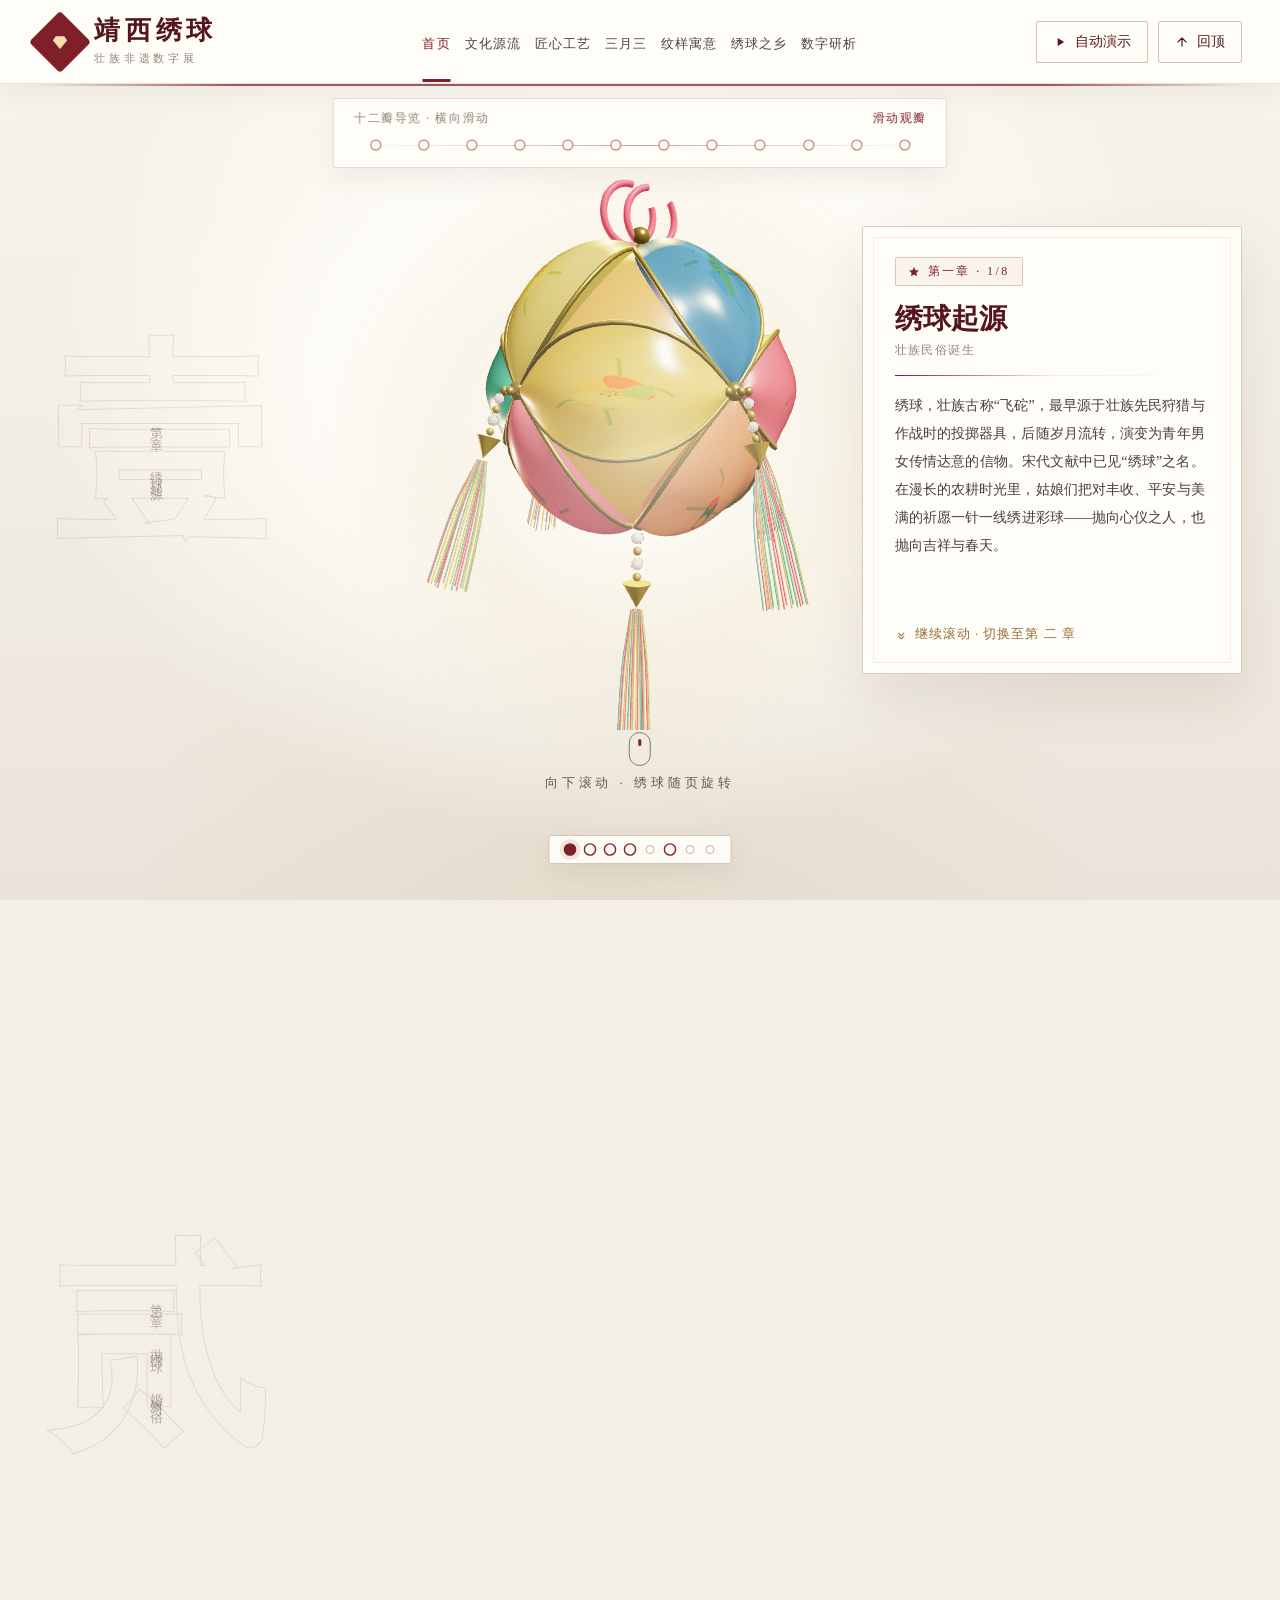
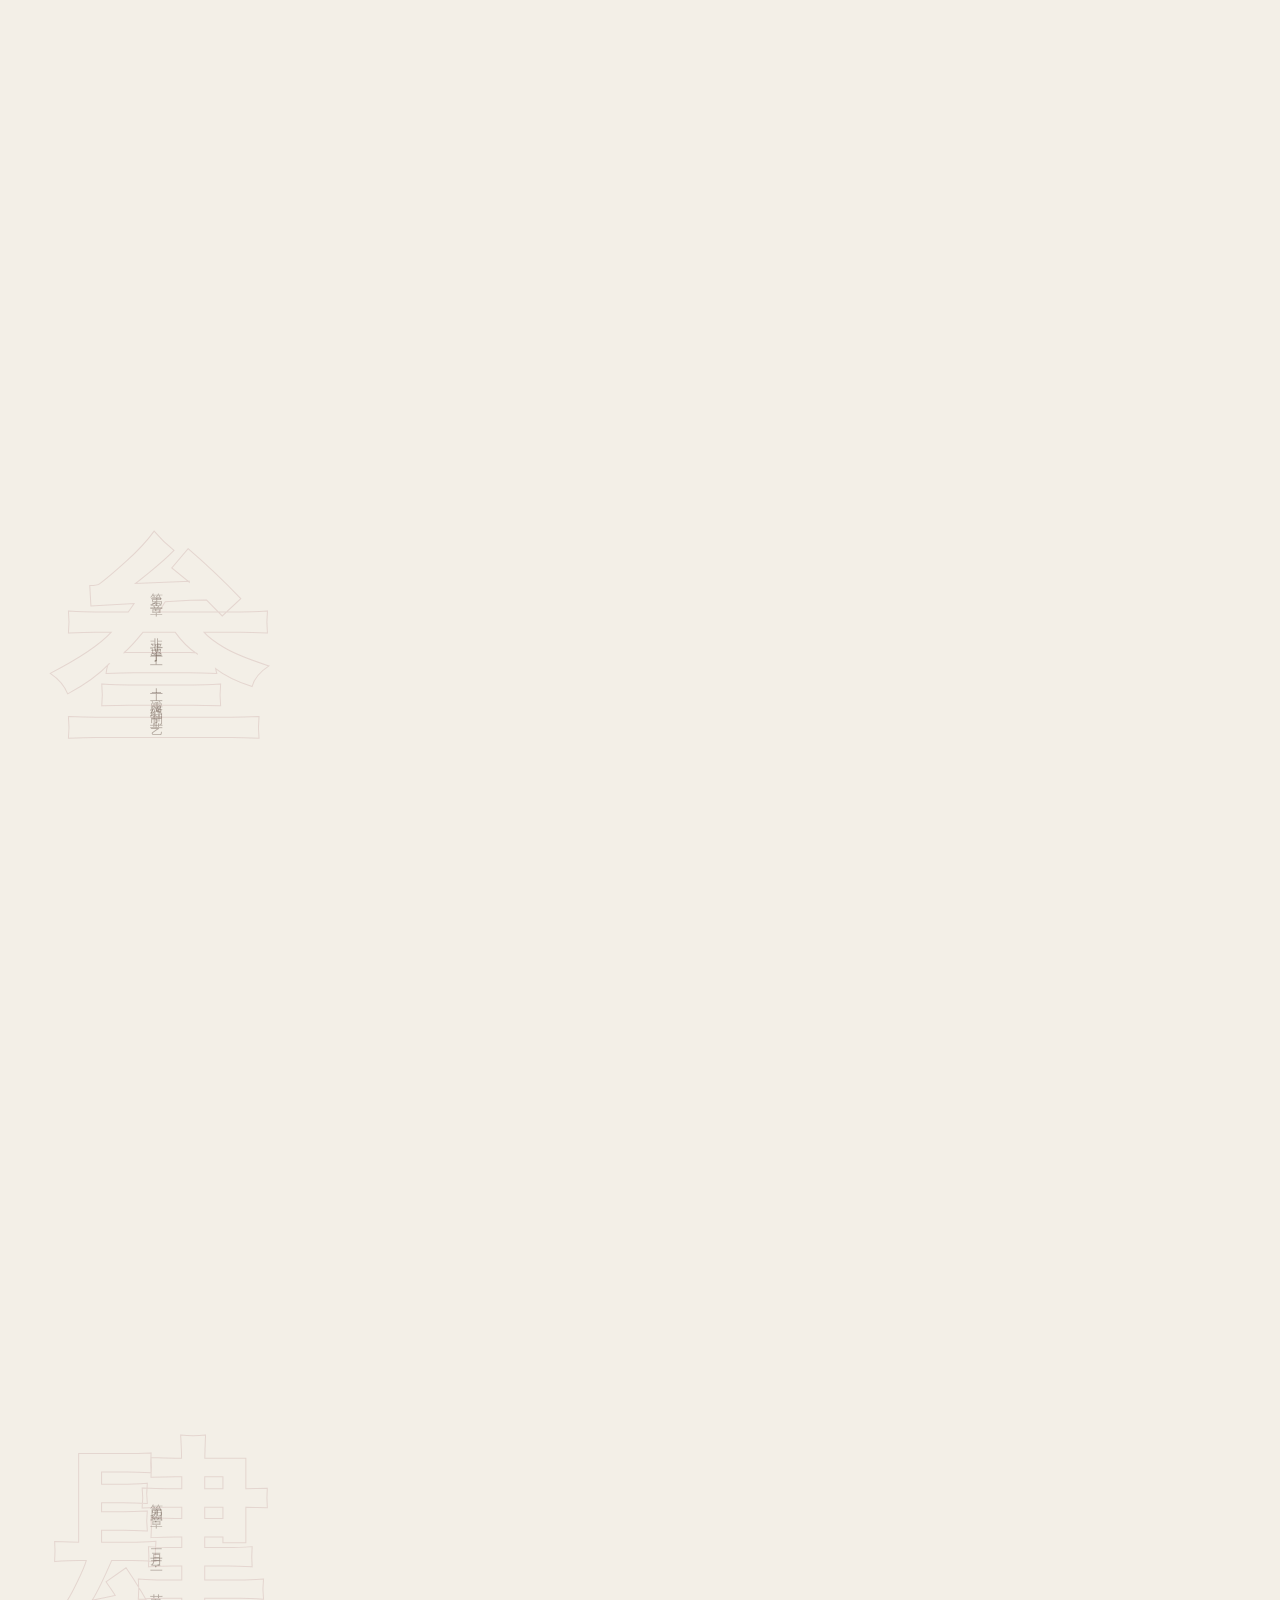
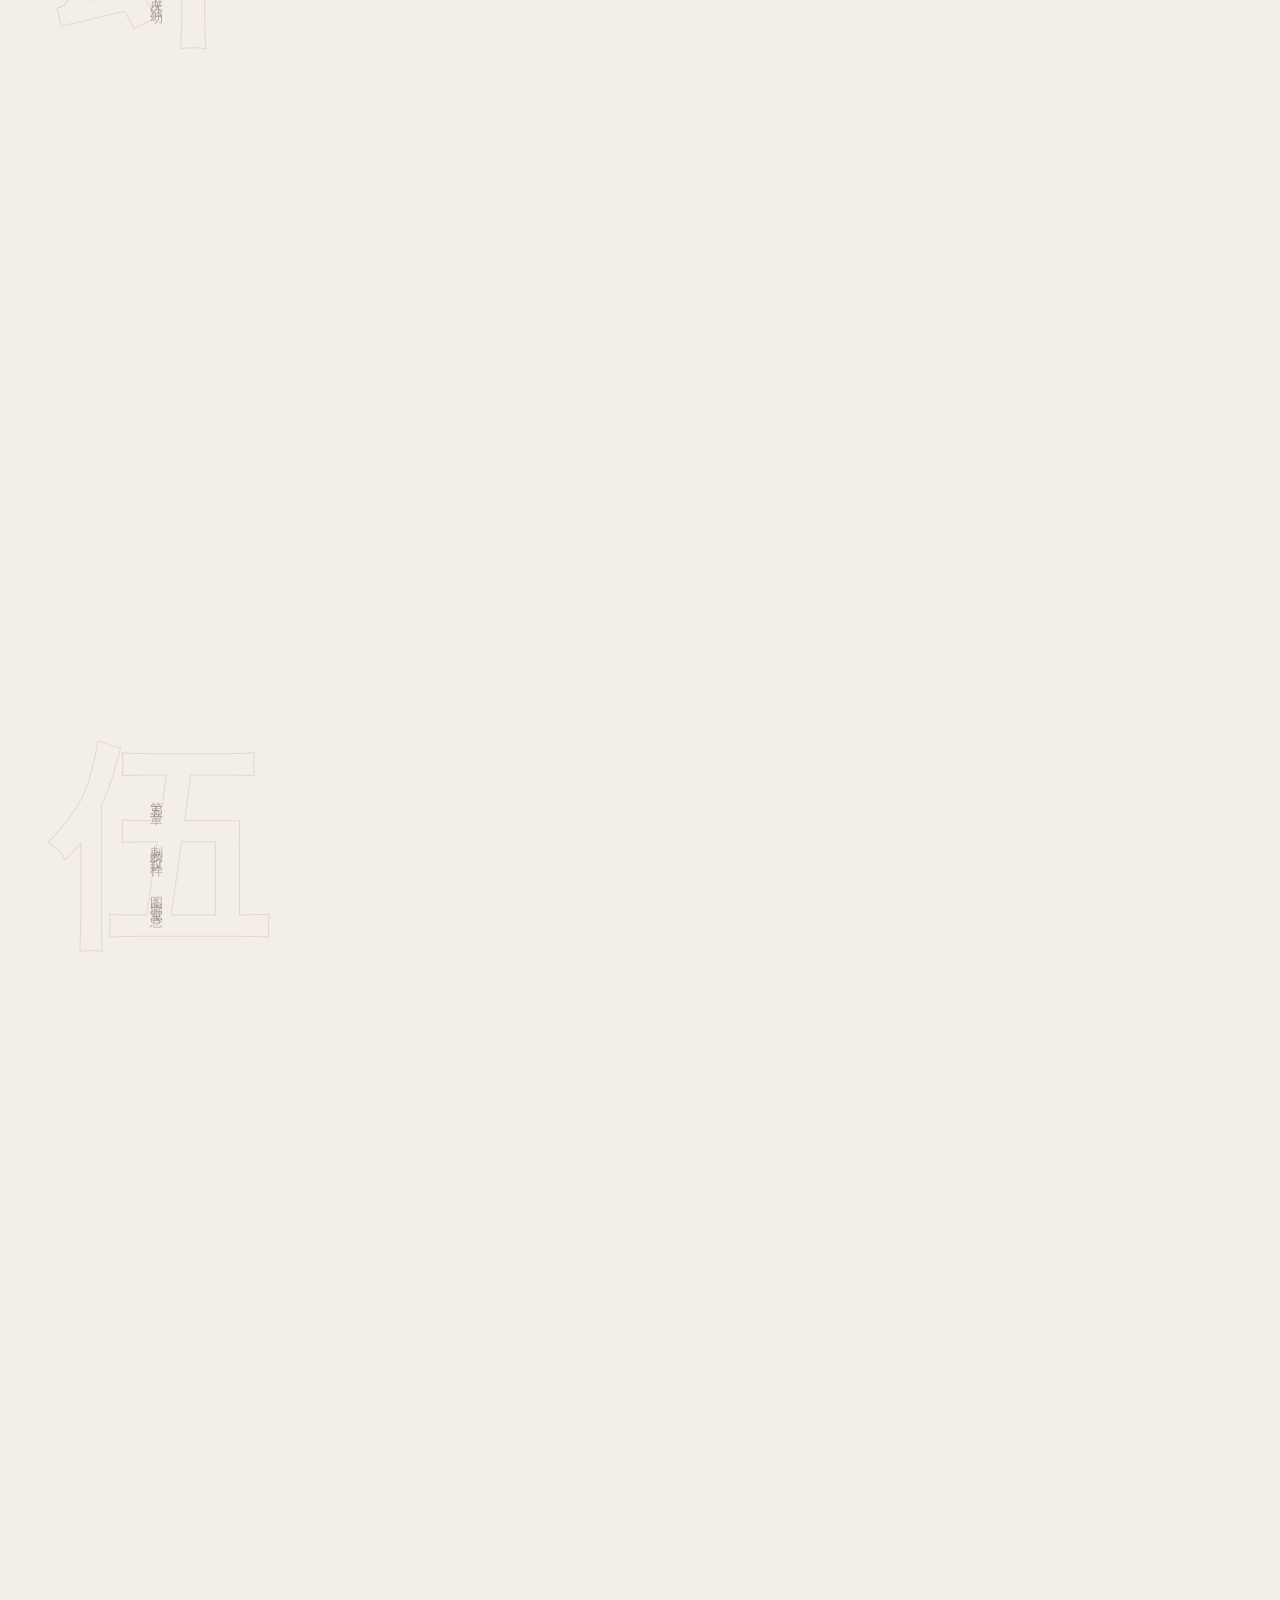
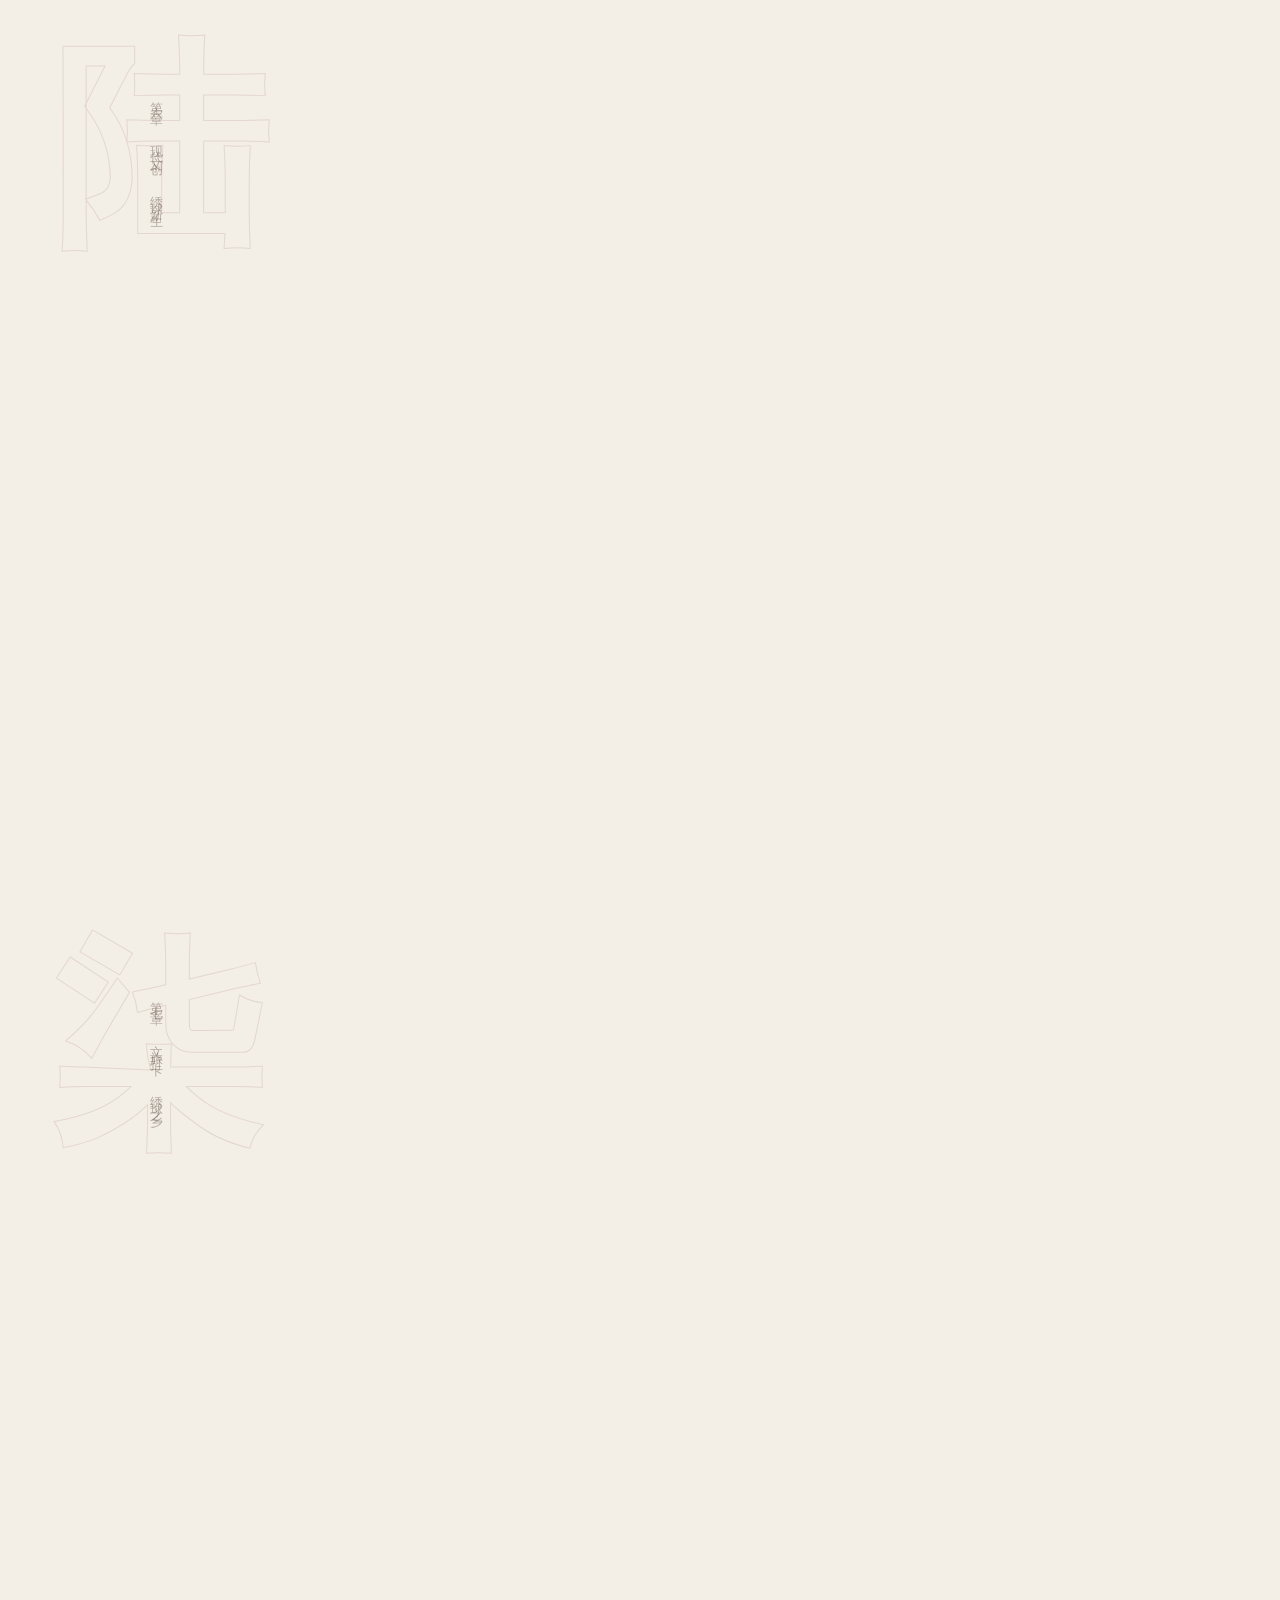
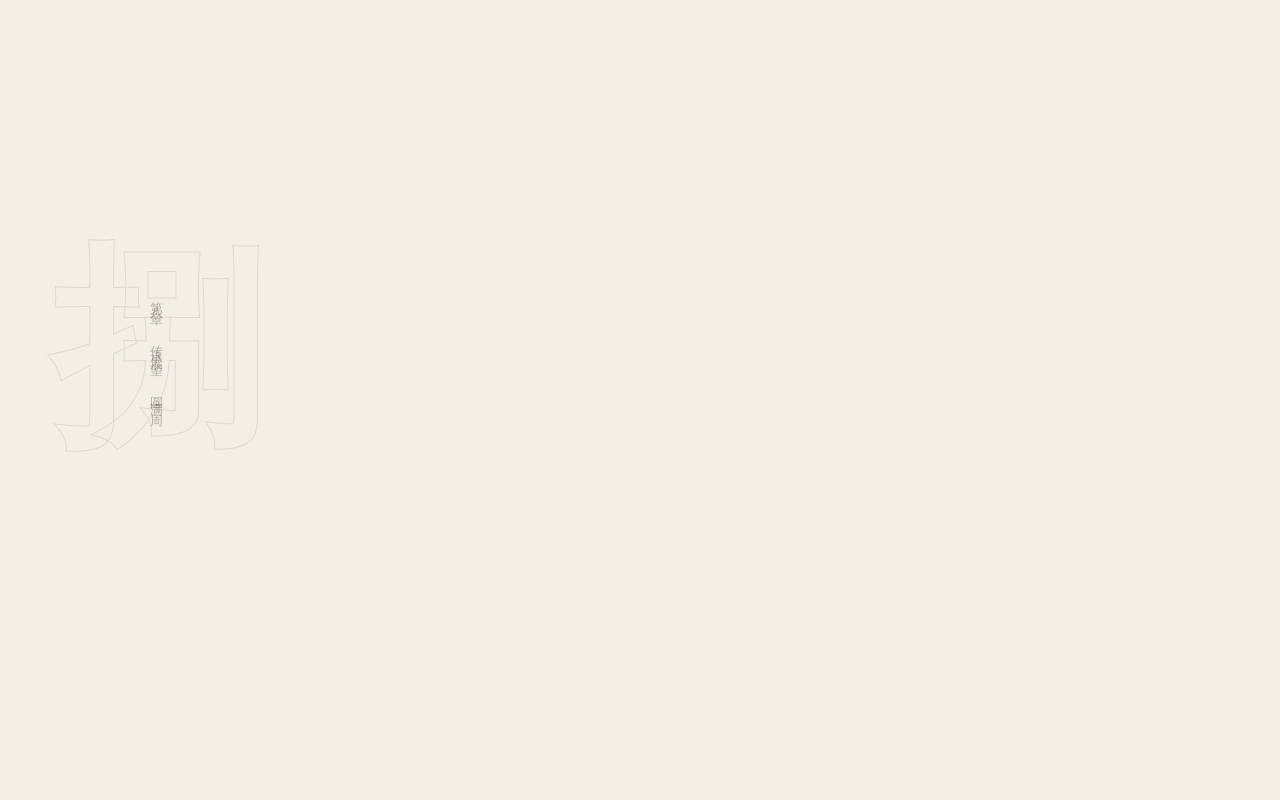
==== commit 80abb5a5: "主页1.0" ====
--- a/index.html
+++ b/index.html
@@ -77,7 +77,8 @@
     }
     #modelCanvas{
         width:min(560px,74vmin);height:min(560px,74vmin);
-        display:block;cursor:grab;touch-action:pan-y;
+        display:block;cursor:grab;touch-action:pan-y;pointer-events:auto;
+        transition:width .7s cubic-bezier(.2,.8,.2,1),height .7s cubic-bezier(.2,.8,.2,1),filter .7s ease;
     }
     #modelCanvas.dragging{cursor:grabbing}
     #glow{
@@ -136,6 +137,30 @@
     }
     #header .brand{pointer-events:none}
     #header .actions{display:flex;gap:10px;pointer-events:auto}
+    #petalNavigator{
+        position:absolute;left:50%;top:13px;transform:translateX(-50%);z-index:2;
+        width:min(430px,35vw);padding:8px 14px 10px;border-radius:16px;
+        background:linear-gradient(180deg,rgba(79,12,39,.88),rgba(30,10,23,.78));
+        border:1px solid rgba(255,196,49,.38);box-shadow:0 12px 30px rgba(0,0,0,.28),inset 0 1px rgba(255,255,255,.06);
+        backdrop-filter:blur(14px);pointer-events:auto;transition:border-color .3s ease,box-shadow .3s ease;
+    }
+    #petalNavigator.interacting{border-color:rgba(255,208,47,.8);box-shadow:0 12px 34px rgba(0,0,0,.34),0 0 22px rgba(216,40,128,.2)}
+    .petal-nav-meta{display:flex;align-items:center;justify-content:space-between;margin-bottom:7px;font-size:10px;letter-spacing:.18em;color:rgba(255,236,197,.58)}
+    #petalNavLabel{font-weight:400;color:#ffd75a;letter-spacing:.12em}
+    #petalTrack{position:relative;display:grid;grid-template-columns:repeat(12,1fr);gap:5px;cursor:ew-resize}
+    #petalTrack::before{content:'';position:absolute;left:2%;right:2%;top:50%;height:1px;background:linear-gradient(90deg,transparent,rgba(255,208,47,.6),transparent);pointer-events:none}
+    .petal-stop{
+        position:relative;z-index:1;width:100%;height:14px;padding:0;border:0;background:transparent;cursor:ew-resize;
+    }
+    .petal-stop::before{
+        content:'';position:absolute;left:50%;top:50%;width:7px;height:7px;border-radius:50%;
+        transform:translate(-50%,-50%);background:#391423;border:1px solid rgba(255,208,47,.78);
+        transition:transform .22s ease,background .22s ease,box-shadow .22s ease;
+    }
+    .petal-stop:hover::before,.petal-stop.on::before,.petal-stop:focus-visible::before{
+        transform:translate(-50%,-50%) scale(1.55);background:var(--stop-color,var(--rose));box-shadow:0 0 0 3px rgba(255,208,47,.15),0 0 12px rgba(255,74,144,.9);
+    }
+    .petal-stop:focus-visible{outline:1px solid #ffd75a;outline-offset:2px;border-radius:6px}
     .btn-glass{
         display:inline-flex;align-items:center;gap:8px;cursor:pointer;
         background:rgba(22,12,19,.7);border:1px solid rgba(212,175,55,.35);
@@ -178,10 +203,35 @@
         #panel{display:none}
         #mobileBar{display:block}
     }
+    @media (max-width:1180px){#petalNavigator{display:none}}
     @media (max-width:640px){
         #modelCanvas{width:84vmin;height:84vmin}
         .sec .num{left:2vw}
         .sec .label{left:calc(2vw + 62px)}
+    }
+
+    /* ---------- 沉浸赏球模式 ---------- */
+    #exitImmersion{
+        position:fixed;right:3vw;top:3vh;z-index:90;opacity:0;pointer-events:none;
+        transform:translateY(-10px);transition:opacity .35s ease,transform .35s ease;
+    }
+    #exitImmersion .btn-glass{background:rgba(12,7,13,.68);backdrop-filter:blur(12px)}
+    #header,#panel,#dots,#scrollHint,#mobileBar,#sections,#burst{transition:opacity .42s ease}
+    body.immersive{overflow:hidden}
+    body.immersive #header,
+    body.immersive #panel,
+    body.immersive #dots,
+    body.immersive #scrollHint,
+    body.immersive #mobileBar,
+    body.immersive #sections,
+    body.immersive #burst{opacity:0!important;pointer-events:none!important}
+    body.immersive #stage{z-index:70;pointer-events:auto}
+    body.immersive #modelCanvas{width:min(840px,92vmin);height:min(840px,92vmin);filter:drop-shadow(0 30px 34px rgba(0,0,0,.46))}
+    body.immersive #glow{opacity:.82!important;transform:scale(1.38);transition:transform .7s ease}
+    body.immersive #exitImmersion{opacity:1;pointer-events:auto;transform:none}
+    @media (max-width:640px){
+        #exitImmersion{right:18px;top:18px}
+        #exitImmersion .btn-glass{padding:9px 12px}
     }
 
     /* ---------- 收尾全屏特效 ---------- */
@@ -223,6 +273,130 @@
         0%{transform:translate(0,0);opacity:0}
         15%{opacity:1}
         100%{transform:translate(var(--dx), var(--dy));opacity:0}
+    }
+
+    /* ========== 浅色数字博物馆视觉 ========== */
+    :root{
+        --museum-red:#7f1f28;
+        --museum-red-dark:#54161c;
+        --museum-ink:#312a27;
+        --museum-muted:#7e746d;
+        --museum-paper:#f3efe7;
+        --museum-card:#fffdf8;
+        --museum-line:#d8cdbd;
+        --museum-gold:#ad8b46;
+    }
+    body{background:var(--museum-paper);color:var(--museum-ink)}
+    ::-webkit-scrollbar-track{background:#eee8de}
+    ::-webkit-scrollbar-thumb{background:rgba(127,31,40,.32)}
+    ::-webkit-scrollbar-thumb:hover{background:rgba(127,31,40,.6)}
+    #bg .vignette{
+        background:
+            radial-gradient(ellipse at 49% 43%,rgba(255,255,255,.98),rgba(255,253,248,.82) 34%,transparent 63%),
+            radial-gradient(ellipse at 48% 112%,rgba(173,139,70,.09),transparent 52%),
+            linear-gradient(180deg,#f8f5ee,#f1ece3 58%,#eae3d9);
+    }
+    #bg .grain{opacity:.22;mix-blend-mode:multiply;background-image:repeating-linear-gradient(0deg,rgba(88,65,51,.025) 0 1px,transparent 1px 4px)}
+    .bg-pattern{opacity:.035}
+
+    #header{
+        height:84px;padding:0 3vw;background:rgba(255,253,248,.94);
+        border-bottom:1px solid rgba(127,31,40,.14);box-shadow:0 8px 28px rgba(77,50,35,.07);
+        backdrop-filter:blur(16px);
+    }
+    #header::after{content:'';position:absolute;left:0;right:0;bottom:-3px;height:2px;background:linear-gradient(90deg,transparent 3%,var(--museum-red) 18%,var(--museum-red) 82%,transparent 97%);opacity:.72}
+    #header .brand-badge{
+        width:44px;height:44px;border-radius:4px!important;background:var(--museum-red)!important;
+        color:#f5dfaa!important;box-shadow:none;transform:rotate(45deg);
+    }
+    #header .brand-badge .ic{transform:rotate(-45deg);font-size:17px}
+    .brand-title{font-size:26px;color:var(--museum-red-dark);letter-spacing:.18em;line-height:1.1}
+    .brand-sub{font-size:11px;color:#94867c;letter-spacing:.34em;margin-top:6px}
+
+    #museumNav{
+        position:absolute;left:50%;top:0;height:84px;transform:translateX(-50%);
+        display:flex;align-items:center;gap:clamp(15px,1.55vw,28px);pointer-events:auto;white-space:nowrap;
+    }
+    #museumNav a{
+        position:relative;color:#51443e;text-decoration:none;font-size:15px;letter-spacing:.08em;
+        padding:32px 0 29px;transition:color .25s ease;
+    }
+    #museumNav a::after{content:'';position:absolute;left:50%;right:50%;bottom:0;height:3px;background:var(--museum-red);transition:left .25s ease,right .25s ease}
+    #museumNav a:hover,#museumNav a.on{color:var(--museum-red)}
+    #museumNav a:hover::after,#museumNav a.on::after{left:0;right:0}
+
+    #petalNavigator{
+        position:fixed;top:98px;left:50%;width:min(640px,48vw);padding:11px 20px 13px;
+        background:rgba(255,253,248,.9);border:1px solid rgba(127,31,40,.17);border-radius:2px;
+        box-shadow:0 10px 28px rgba(83,56,40,.08);backdrop-filter:blur(12px);
+    }
+    #petalNavigator.interacting{border-color:rgba(127,31,40,.48);box-shadow:0 12px 30px rgba(83,56,40,.12)}
+    .petal-nav-meta{color:#8e8178;margin-bottom:9px;font-size:12px;letter-spacing:.13em}
+    #petalNavLabel{color:var(--museum-red);font-weight:500}
+    #petalTrack::before{background:linear-gradient(90deg,transparent,rgba(127,31,40,.4),transparent)}
+    .petal-stop{height:18px}
+    .petal-stop::before{width:9px;height:9px;background:#fffaf1;border-color:rgba(127,31,40,.65)}
+    .petal-stop:hover::before,.petal-stop.on::before,.petal-stop:focus-visible::before{box-shadow:0 0 0 3px rgba(127,31,40,.08),0 0 10px rgba(127,31,40,.28)}
+
+    .btn-glass,#exitImmersion .btn-glass{
+        background:#fffdf8;border:1px solid #cfc2b1;color:var(--museum-red-dark);
+        border-radius:2px;box-shadow:none;backdrop-filter:none;font-size:14px;padding:11px 16px;
+    }
+    .btn-glass:hover{background:var(--museum-red);border-color:var(--museum-red);color:#fffaf2}
+
+    .sec .num{-webkit-text-stroke:1px rgba(127,31,40,.12);color:transparent}
+    .sec .label{color:rgba(78,57,48,.38)}
+    #glow{background:radial-gradient(circle,rgba(255,255,255,.94),rgba(216,184,111,.18) 44%,transparent 72%);filter:blur(14px)}
+
+    #panel{width:380px;max-width:32vw;height:448px;max-height:62vh}
+    .panel-card{
+        border-radius:3px;background:rgba(255,253,248,.96);border:1px solid var(--museum-line);
+        box-shadow:0 22px 55px rgba(82,55,39,.11);padding:30px 32px;
+    }
+    .panel-card::before{content:'';position:absolute;left:10px;right:10px;top:10px;bottom:10px;border:1px solid rgba(127,31,40,.08);pointer-events:none}
+    .panel-card .chip{color:var(--museum-red);border-color:rgba(127,31,40,.24);background:rgba(127,31,40,.04);border-radius:2px}
+    .panel-card h2{color:var(--museum-red-dark);text-shadow:none;font-size:clamp(25px,2.2vw,31px)}
+    .panel-card .sub{color:#94877e}
+    .panel-card .divider{background:linear-gradient(90deg,var(--museum-red),rgba(127,31,40,.08),transparent)}
+    .panel-card .body{color:#493e38;line-height:2;font-size:14px}
+    .panel-card .hint{color:#936f36}
+
+    #dots{background:rgba(255,253,248,.92);border-color:#d4c7b5;border-radius:2px;box-shadow:0 8px 24px rgba(80,52,36,.08)}
+    .dot{border-color:var(--museum-red);opacity:.36}
+    .dot.on{background:var(--museum-red);box-shadow:0 0 0 3px rgba(127,31,40,.1);opacity:1}
+    #scrollHint{color:#675950}
+    #scrollHint .mouse{border-color:#88796f}
+    #scrollHint .mouse::after{background:var(--museum-red)}
+    #mobileBar{background:rgba(255,253,248,.96);border-top-color:#d4c7b5;color:var(--museum-red-dark)}
+
+    #burst .burst-text{color:var(--museum-red);text-shadow:0 0 30px rgba(255,255,255,.95);}
+    #burst .burst-sub{color:#695b52;text-shadow:none}
+    .ring{border-color:rgba(127,31,40,.38);box-shadow:0 0 30px rgba(127,31,40,.08),inset 0 0 40px rgba(173,139,70,.08)}
+    .spark{background:var(--museum-red);box-shadow:0 0 10px rgba(127,31,40,.35)}
+
+    @media (max-width:1280px){
+        #museumNav{gap:14px}
+        #museumNav a{font-size:13px}
+    }
+    @media (max-width:1180px){
+        #museumNav{display:none}
+        #petalNavigator{display:block;width:min(640px,64vw)}
+    }
+    @media (max-width:760px){
+        #header{height:72px}
+        #header .brand-badge{width:38px;height:38px}
+        .brand-title{font-size:21px}
+        .brand-sub{display:none}
+        #petalNavigator{top:84px;width:90vw}
+        #header .actions{gap:6px}
+        .btn-glass{padding:8px 10px}
+    }
+    @media (max-width:640px){
+        #header{padding:0 18px}
+        #petalNavigator{display:none}
+        #header .actions{display:none}
+        #dots{display:none}
+        .mobile-title{color:var(--museum-red-dark)}
     }
 </style>
 </head>
@@ -255,6 +429,7 @@
     <div id="glow"></div>
     <canvas id="modelCanvas"></canvas>
 </div>
+<div id="exitImmersion"><button id="btnExitImmersion" class="btn-glass" aria-label="退出赏球模式"><svg class="ic" viewBox="0 0 24 24" fill="none" stroke="currentColor" stroke-width="2" stroke-linecap="round" stroke-linejoin="round" aria-hidden="true"><path d="M15 3h6v6M21 3l-7 7M9 21H3v-6M3 21l7-7"/></svg><span>退出赏球</span></button></div>
 
 <!-- 右侧文化卡片 -->
 <aside id="panel"></aside>
@@ -269,10 +444,23 @@
             <svg class="ic" viewBox="0 0 24 24" fill="currentColor" aria-hidden="true"><path d="M6 3h12l4 6-10 12L2 9z"/></svg>
         </div>
         <div>
-            <h1 class="font-calligraphy brand-title">十二瓣绣球 · 壮族非遗文化长卷</h1>
-            <p class="brand-sub">滚动即旋转 · 十二瓣八章</p>
+            <h1 class="font-calligraphy brand-title">靖西绣球</h1>
+            <p class="brand-sub">壮族非遗数字展</p>
         </div>
     </div>
+    <nav id="museumNav" aria-label="主导航">
+        <a href="#sec=0" data-section="0">首页</a>
+        <a href="#sec=1" data-section="1">文化源流</a>
+        <a href="#sec=2" data-section="2">匠心工艺</a>
+        <a href="#sec=3" data-section="3">三月三</a>
+        <a href="#sec=4" data-section="4">纹样寓意</a>
+        <a href="#sec=6" data-section="6">绣球之乡</a>
+        <a href="3d-model.html">数字研析</a>
+    </nav>
+    <nav id="petalNavigator" aria-label="十二瓣绣球导览">
+        <div class="petal-nav-meta"><span>十二瓣导览 · 横向滑动</span><strong id="petalNavLabel">滑动观瓣</strong></div>
+        <div id="petalTrack"></div>
+    </nav>
     <div class="actions">
         <button id="btnAuto" class="btn-glass"><svg class="ic" viewBox="0 0 24 24" fill="currentColor" aria-hidden="true"><path d="M8 5v14l11-7z"/></svg><span>自动演示</span></button>
         <button id="btnTop" class="btn-glass"><svg class="ic" viewBox="0 0 24 24" fill="none" stroke="currentColor" stroke-width="2" stroke-linecap="round" stroke-linejoin="round" aria-hidden="true"><path d="M12 19V5M5 12l7-7 7 7"/></svg><span class="top-label">回顶</span></button>
@@ -395,18 +583,44 @@
     { a: 1, b: 3, type: 'bottom' },
     { a: 1, b: 5, type: 'bottom' }
 ];
+const FILL_FACES = [
+    [0, 4, 2], [0, 3, 4], [0, 5, 3], [0, 2, 5],
+    [1, 2, 4], [1, 4, 3], [1, 3, 5], [1, 5, 2]
+];
 const MODEL_STATE = {
-    silkColor: '#e02575',
+    silkColor: '#d82880',
     goldColor: '#ffd700',
     pattern: 'phoenix',
     extrudeDepth: 0.5,
-    widthFactor: 0.48,
-    puffFactor: 0.12,
+    widthFactor: 0.84,
+    puffFactor: 0.14,
     tasselConfig: 5
 };
+const PETAL_COLORS = ['#e83d54','#ffb51e','#0e9a75','#f293b9','#e65029','#1764be','#f5cd35','#d22f71','#1ca47d','#f06a36','#e84962','#f4a4c0'];
+const PETAL_MOTIFS = ['bird','flower','butterfly','peony','bird','orchid','flower','butterfly','peony','bird','orchid','flower'];
+const PANEL_COLORS = ['#f6b62c','#e98521','#f4c43d','#e76c2e','#f3b331','#e58c22','#f6c94a','#df7428'];
+const COLOR_THEMES = [
+    { name:'壮锦盛彩', petals:PETAL_COLORS, panels:PANEL_COLORS, accent:'#ffc62f', pearl:'#fff4dc', tassels:['#f2c72e','#d51d4e','#1c9d73'], ribbon:'#d92f4c' },
+    { name:'青瓷月白', petals:['#55b9ad','#dcefe8','#76aebe','#f5f1e7','#6cc8bb','#b9dce2','#edf6ef','#4fa49d','#d8ece7','#8cc8c0','#f7f3e9','#67b3ab'], panels:['#d8eee5','#b9ddd5','#ecf5ed','#9fcfc6','#e5f1e8','#aad7cf','#f2f5ec','#c3e2dc'], accent:'#dce9e7', pearl:'#fbffff', tassels:['#f4f5ed','#b8d9d5','#6cb5ad'], ribbon:'#d9eee8' },
+    { name:'靛蓝银辉', petals:['#274f91','#3f72ad','#173a75','#d9e3ee','#5a86ba','#244f86','#a9bfd8','#365f9c','#e8edf3','#1e427c','#7599c1','#cbd7e6'], panels:['#274b82','#587ba5','#dce5ee','#315d96','#91abc7','#1c3d72','#c9d6e4','#446d9e'], accent:'#d8e0ea', pearl:'#ffffff', tassels:['#eef2f6','#8da9c6','#345d92'], ribbon:'#e7ebf0' },
+    { name:'绛紫流霞', petals:['#77426f','#a86491','#d9b5ca','#eee1e8','#66355f','#bf7ca5','#8d597f','#e2c5d5','#9a6289','#f1e7ec','#70416a','#c98bad'], panels:['#95627e','#d1a4bb','#ead7e1','#7d4c70','#bf8ea8','#f0e4e9','#a66f8c','#d9b9c9'], accent:'#e5d9df', pearl:'#fff9fc', tassels:['#f2e7ed','#c694ad','#875477'], ribbon:'#b37297' },
+    { name:'珊瑚瑞雪', petals:['#dd5b56','#f08378','#f6b1aa','#fff2eb','#c94743','#e96d68','#f7d0c8','#d95955','#fff8f2','#ef9289','#c83d42','#f5bcb4'], panels:['#ef8673','#f5b3a2','#fff0e4','#d95d55','#f6c4b6','#e77367','#fff5eb','#e99583'], accent:'#ece5df', pearl:'#ffffff', tassels:['#fff5ef','#e77470','#d4d7db'], ribbon:'#e2605e' },
+    { name:'香槟玉粉', petals:['#c8a27d','#ead9c6','#d8b79b','#f3e7df','#b99272','#e8c7bd','#f6eee7','#d6b69e','#e7d1c0','#f1ddd5','#c4a184','#eadbd0'], panels:['#d9b993','#f0dfc8','#c9a57f','#ead2b5','#f6e8d4','#d3b18b','#e6cbaa','#f4e1cc'], accent:'#e8d7bd', pearl:'#fffdf8', tassels:['#f7eee5','#dbc5b3','#c9aa8e'], ribbon:'#e6c8c2' }
+];
+COLOR_THEMES.forEach((theme) => {
+    theme.colors = {
+        petals: theme.petals.map((color) => new THREE.Color(color)),
+        petalSides: theme.petals.map((color) => new THREE.Color(color).multiplyScalar(.58)),
+        panels: theme.panels.map((color) => new THREE.Color(color)),
+        accent: new THREE.Color(theme.accent),
+        pearl: new THREE.Color(theme.pearl),
+        tassels: theme.tassels.map((color) => new THREE.Color(color)),
+        ribbon: new THREE.Color(theme.ribbon)
+    };
+});
 let scene, camera, renderer;
-let ballGroup, petalsGroup, tasselsGroup, pearlsGroup, ribbonGroup;
-let petalMaterials = [], goldMaterials = [], proceduralTexture, petalDirs = [];
+let ballGroup, fillPanelsGroup, petalsGroup, tasselsGroup, pearlsGroup, ribbonGroup;
+let petalMaterials = [], petalSideMaterials = [], panelMaterials = [], goldMaterials = [], beadMaterials = [], tasselMaterials = [], ribbonMaterials = [], proceduralTexture, petalDirs = [];
 
 function adjustColorBrightness(hex, percent) {
     let num = parseInt(hex.replace('#', ''), 16);
@@ -418,29 +632,29 @@
     return '#' + (0x1000000 + (R << 16) + (G << 8) + B).toString(16).slice(1);
 }
 
-function generateEmbroideryTexture(silkColor, pattern) {
+function generateEmbroideryTexture(silkColor, motif = 'flower') {
     const canvas = document.createElement('canvas');
-    canvas.width = 512; canvas.height = 512;
+    canvas.width = 768; canvas.height = 768;
     const ctx = canvas.getContext('2d');
-    ctx.fillStyle = silkColor;
-    ctx.fillRect(0, 0, 512, 512);
-    ctx.strokeStyle = 'rgba(255, 255, 255, 0.08)';
+    const silk = ctx.createLinearGradient(0, 0, 768, 768);
+    silk.addColorStop(0, '#ffffff');
+    silk.addColorStop(.34, '#f4eee8');
+    silk.addColorStop(.7, '#cdbfb5');
+    silk.addColorStop(1, '#f8f3ed');
+    ctx.fillStyle = silk;
+    ctx.fillRect(0, 0, 768, 768);
+    ctx.strokeStyle = 'rgba(255, 255, 255, 0.11)';
     ctx.lineWidth = 1;
-    for (let i = 0; i < 512; i += 4) {
-        ctx.beginPath(); ctx.moveTo(0, i); ctx.lineTo(512, i); ctx.stroke();
-    }
-    if (pattern === 'satin') {
-        const texture = new THREE.CanvasTexture(canvas);
-        texture.wrapS = THREE.ClampToEdgeWrapping;
-        texture.wrapT = THREE.ClampToEdgeWrapping;
-        return texture;
+    for (let i = -768; i < 1536; i += 5) {
+        ctx.beginPath(); ctx.moveTo(i, 0); ctx.lineTo(i - 300, 768); ctx.stroke();
     }
     ctx.save();
-    ctx.translate(256, 256);
-    const drawEmbroideryCurve = (strokeColor, lineWidth, pathPoints) => {
+    ctx.translate(384, 384);
+    const drawCurve = (strokeColor, lineWidth, pathPoints) => {
         ctx.strokeStyle = strokeColor;
         ctx.lineWidth = lineWidth;
         ctx.lineCap = 'round';
+        ctx.lineJoin = 'round';
         ctx.beginPath();
         pathPoints.forEach((pt, idx) => {
             if (idx === 0) ctx.moveTo(pt[0], pt[1]);
@@ -448,34 +662,144 @@
         });
         ctx.stroke();
     };
-    const colors = pattern === 'phoenix'
-        ? ['#ffd700', '#00e5ff', '#ff66b2', '#ffffff']
-        : pattern === 'floral'
-        ? ['#ffd700', '#76ff03', '#ff4081', '#ffffff']
-        : ['#ffd700', '#ff9100', '#ff3d00', '#fff59d'];
-    for (let side = -1; side <= 1; side += 2) {
-        drawEmbroideryCurve(colors[0], 6, [
-            [0, 180 * side], [20 * side, 100 * side], [40 * side, 20 * side], [10 * side, -80 * side], [0, -160 * side]
-        ]);
-        drawEmbroideryCurve(colors[1], 4, [
-            [15 * side, 140 * side], [50 * side, 60 * side], [65 * side, -10 * side], [30 * side, -70 * side]
-        ]);
-        drawEmbroideryCurve(colors[2], 3, [
-            [5 * side, 160 * side], [30 * side, 90 * side], [45 * side, 10 * side]
-        ]);
-        drawEmbroideryCurve(colors[3], 2, [
-            [0, 175 * side], [15 * side, 105 * side], [35 * side, 25 * side]
-        ]);
+    const petal = (x, y, rx, ry, color, turn) => {
+        ctx.save(); ctx.translate(x, y); ctx.rotate(turn);
+        ctx.fillStyle = color; ctx.beginPath(); ctx.ellipse(0, 0, rx, ry, 0, 0, Math.PI * 2); ctx.fill();
+        ctx.strokeStyle = '#f9d66a'; ctx.lineWidth = 3; ctx.stroke(); ctx.restore();
+    };
+    const stem = () => {
+        drawCurve('#63b55f', 11, [[-12,180],[-18,78],[16,-54],[5,-176]]);
+        drawCurve('#d8f09f', 2, [[-9,170],[-12,72],[20,-50],[8,-168]]);
+        drawCurve('#63b55f', 8, [[-8,54],[-103,18],[-130,-25]]);
+        drawCurve('#63b55f', 8, [[2,-12],[105,-54],[130,-106]]);
+    };
+    stem();
+    if (motif === 'bird') {
+        ctx.fillStyle = '#1f89bd'; ctx.beginPath(); ctx.ellipse(-16,-20,72,35,-.26,0,Math.PI*2); ctx.fill();
+        ctx.fillStyle = '#f3d13c'; ctx.beginPath(); ctx.ellipse(-42,-19,31,22,-.45,0,Math.PI*2); ctx.fill();
+        ctx.fillStyle = '#ec4943'; ctx.beginPath(); ctx.ellipse(34,-31,26,20,.1,0,Math.PI*2); ctx.fill();
+        ctx.fillStyle = '#fff6dc'; ctx.beginPath(); ctx.ellipse(65,-33,14,12,0,0,Math.PI*2); ctx.fill();
+        ctx.fillStyle = '#261414'; ctx.beginPath(); ctx.arc(69,-35,3,0,Math.PI*2); ctx.fill();
+        drawCurve('#f3d13c',8,[[52,-31],[96,-44],[116,-34]]);
+        drawCurve('#e83d54',9,[[-72,-20],[-125,-74],[-144,-66]]);
+    } else if (motif === 'butterfly') {
+        ['#ffd343','#f26c98','#75c8db','#f9bb42'].forEach((c,i)=>petal((i<2?-28:28),(i%2?-32:32),34,55,c,(i%2?-.65:.65)*(i<2?1:-1)));
+        ctx.fillStyle='#40243d';ctx.fillRect(-5,-55,10,118);drawCurve('#40243d',4,[[0,-53],[-22,-80],[-34,-90]]);drawCurve('#40243d',4,[[0,-53],[22,-80],[34,-90]]);
+    } else {
+        const colors = motif === 'peony' ? ['#f9c0d0','#ee527b','#ffd543','#d83255','#f8e4a0'] : motif === 'orchid' ? ['#f5f5ff','#67b9e8','#cbd5ff','#ffffff','#f4cf45'] : ['#f4a1be','#f5d05a','#ef5a66','#8dd3a3','#fff1bb'];
+        for(let i=0;i<5;i++) petal(Math.cos(i*Math.PI*2/5)*44,Math.sin(i*Math.PI*2/5)*44,36,80,colors[i],i*Math.PI*2/5);
+        ctx.fillStyle='#f3c73c';ctx.beginPath();ctx.arc(0,0,25,0,Math.PI*2);ctx.fill();
+        for(let i=0;i<14;i++){ctx.fillStyle=i%2?'#a73a36':'#fff2a5';ctx.beginPath();ctx.arc(Math.cos(i*.45)*i*1.7,Math.sin(i*.45)*i*1.7,4,0,Math.PI*2);ctx.fill();}
     }
     ctx.restore();
     const texture = new THREE.CanvasTexture(canvas);
     texture.wrapS = THREE.ClampToEdgeWrapping;
     texture.wrapT = THREE.ClampToEdgeWrapping;
+    texture.anisotropy = renderer ? renderer.capabilities.getMaxAnisotropy() : 1;
     return texture;
 }
 
-function createPetalMesh(A, B, radius, widthFactor, puffFactor) {
-    const uSegments = 20, vSegments = 10;
+function generatePanelTexture(baseColor, panelIndex) {
+    const canvas = document.createElement('canvas');
+    canvas.width = 512; canvas.height = 512;
+    const ctx = canvas.getContext('2d');
+    const gradient = ctx.createRadialGradient(210, 180, 30, 256, 256, 350);
+    gradient.addColorStop(0, '#ffffff');
+    gradient.addColorStop(.58, '#eee7dc');
+    gradient.addColorStop(1, '#c8b9aa');
+    ctx.fillStyle = gradient;
+    ctx.fillRect(0, 0, 512, 512);
+
+    ctx.lineWidth = 1;
+    for (let y = -512; y < 1024; y += 4) {
+        ctx.strokeStyle = y % 12 === 0 ? 'rgba(255,255,255,.13)' : 'rgba(92,33,10,.07)';
+        ctx.beginPath(); ctx.moveTo(0, y); ctx.lineTo(512, y + 190); ctx.stroke();
+    }
+
+    ctx.save();
+    ctx.translate(256, 278);
+    ctx.rotate((panelIndex % 2 ? 1 : -1) * .08);
+    ctx.strokeStyle = 'rgba(255,239,160,.34)';
+    ctx.lineWidth = 4;
+    ctx.beginPath();
+    ctx.moveTo(-92, 36); ctx.quadraticCurveTo(0, -76, 92, 36);
+    ctx.quadraticCurveTo(0, 108, -92, 36);
+    ctx.stroke();
+    ctx.restore();
+
+    const texture = new THREE.CanvasTexture(canvas);
+    texture.anisotropy = renderer ? renderer.capabilities.getMaxAnisotropy() : 1;
+    return texture;
+}
+
+function createCurvedTrianglePanel(A, B, C, panelIndex) {
+    const segments = 18;
+    const radius = MODEL_R * .995;
+    const positions = [];
+    const uvs = [];
+    const indices = [];
+    const rows = [];
+
+    for (let i = 0; i <= segments; i++) {
+        const row = [];
+        for (let j = 0; j <= segments - i; j++) {
+            const k = segments - i - j;
+            const point = A.clone().multiplyScalar(i)
+                .add(B.clone().multiplyScalar(j))
+                .add(C.clone().multiplyScalar(k))
+                .divideScalar(segments)
+                .normalize()
+                .multiplyScalar(radius);
+            row.push(positions.length / 3);
+            positions.push(point.x, point.y, point.z);
+            uvs.push((j + k * .5) / segments, k / segments);
+        }
+        rows.push(row);
+    }
+
+    for (let i = 0; i < segments; i++) {
+        for (let j = 0; j < segments - i; j++) {
+            const a = rows[i][j];
+            const b = rows[i + 1][j];
+            const c = rows[i][j + 1];
+            indices.push(a, b, c);
+            if (j < segments - i - 1) {
+                const d = rows[i + 1][j + 1];
+                indices.push(b, d, c);
+            }
+        }
+    }
+
+    const geometry = new THREE.BufferGeometry();
+    geometry.setAttribute('position', new THREE.Float32BufferAttribute(positions, 3));
+    geometry.setAttribute('uv', new THREE.Float32BufferAttribute(uvs, 2));
+    geometry.setIndex(indices);
+    geometry.computeVertexNormals();
+
+    const baseColor = PANEL_COLORS[panelIndex % PANEL_COLORS.length];
+    const material = new THREE.MeshPhysicalMaterial({
+        color: baseColor,
+        map: generatePanelTexture(baseColor, panelIndex),
+        roughness: .34,
+        metalness: .04,
+        clearcoat: .3,
+        clearcoatRoughness: .2,
+        side: THREE.DoubleSide
+    });
+    material.userData.paletteSlot = panelIndex;
+    panelMaterials.push(material);
+    return new THREE.Mesh(geometry, material);
+}
+
+function buildFillPanels() {
+    fillPanelsGroup.clear();
+    FILL_FACES.forEach((face, index) => {
+        fillPanelsGroup.add(createCurvedTrianglePanel(NODES[face[0]], NODES[face[1]], NODES[face[2]], index));
+    });
+}
+
+function createPetalMesh(A, B, radius, widthFactor, puffFactor, petalIndex) {
+    const uSegments = 32, vSegments = 16;
     const outerPositions = [], innerPositions = [];
     const leftBorderOuter = [], leftBorderInner = [], rightBorderOuter = [], rightBorderInner = [];
     const midVector = new THREE.Vector3().addVectors(A, B).normalize();
@@ -487,11 +811,14 @@
         const tangent = chord.clone().sub(currentCenter.clone().multiplyScalar(chord.dot(currentCenter))).normalize();
         const normal = currentCenter.clone();
         const side = new THREE.Vector3().crossVectors(normal, tangent).normalize();
-        const currentWidth = widthFactor * Math.sin(Math.PI * u);
+        // 中段保持宽大，两端快速收尖，避免相邻锦瓣在串珠节点附近互相穿插。
+        const currentWidth = widthFactor * Math.pow(Math.sin(Math.PI * u), 1.16);
         const rowOuter = [], rowInner = [];
         for (let j = 0; j <= vSegments; j++) {
             const v = (j / vSegments) - 0.5;
-            const puff = puffFactor * Math.cos(Math.PI * v) * Math.sin(Math.PI * u);
+            const lengthRound = Math.pow(Math.sin(Math.PI * u), .78);
+            const widthRound = Math.pow(Math.max(0, Math.cos(Math.PI * v)), 1.35);
+            const puff = puffFactor * lengthRound * widthRound;
             const posOuter = currentCenter.clone().multiplyScalar(radius)
                 .add(side.clone().multiplyScalar(v * currentWidth * radius))
                 .add(normal.clone().multiplyScalar(puff * radius));
@@ -524,12 +851,14 @@
     outerGeom.setAttribute('uv', new THREE.Float32BufferAttribute(outerUvs, 2));
     outerGeom.setIndex(outerIndices);
     outerGeom.computeVertexNormals();
+    const silkColor = PETAL_COLORS[petalIndex % PETAL_COLORS.length];
     const silkMat = new THREE.MeshPhysicalMaterial({
-        map: proceduralTexture,
-        roughness: 0.35,
-        metalness: 0.05,
-        clearcoat: 0.3,
-        clearcoatRoughness: 0.2,
+        map: generateEmbroideryTexture(silkColor, PETAL_MOTIFS[petalIndex % PETAL_MOTIFS.length]),
+        color: silkColor,
+        roughness: 0.26,
+        metalness: 0.08,
+        clearcoat: 0.58,
+        clearcoatRoughness: 0.14,
         side: THREE.FrontSide
     });
     petalMaterials.push(silkMat);
@@ -561,20 +890,22 @@
         wallGeom.setIndex(wallIndices);
         wallGeom.computeVertexNormals();
         const wallMat = new THREE.MeshStandardMaterial({
-            color: adjustColorBrightness(MODEL_STATE.silkColor, -40),
+            color: adjustColorBrightness(silkColor, -32),
             roughness: 0.4,
             metalness: 0.1,
             side: THREE.DoubleSide
         });
+        wallMat.userData.paletteSlot = petalIndex;
+        petalSideMaterials.push(wallMat);
         wallGroup.add(new THREE.Mesh(wallGeom, wallMat));
     }
     const trimCurvePoints = [...leftBorderOuter, ...rightBorderOuter.reverse()];
     const trimCurve = new THREE.CatmullRomCurve3(trimCurvePoints, true);
     const trimGeom = new THREE.TubeGeometry(trimCurve, 32, 0.04, 6, true);
     const goldMat = new THREE.MeshStandardMaterial({
-        color: MODEL_STATE.goldColor,
-        metalness: 0.9,
-        roughness: 0.2
+        color: 0xffc62f,
+        metalness: 0.82,
+        roughness: 0.18
     });
     goldMaterials.push(goldMat);
     const petalGroup = new THREE.Group();
@@ -592,17 +923,19 @@
         const nodeGroup = new THREE.Group();
         nodeGroup.position.copy(pos);
         const pearlMat = new THREE.MeshPhysicalMaterial({
-            color: 0xfffcf5,
-            roughness: 0.1,
-            metalness: 0.1,
-            clearcoat: 1.0,
-            clearcoatRoughness: 0.05
+            color: 0xffc32b,
+            roughness: 0.16,
+            metalness: 0.78,
+            clearcoat: 0.65,
+            clearcoatRoughness: 0.08
         });
-        nodeGroup.add(new THREE.Mesh(new THREE.SphereGeometry(0.18, 14, 12), pearlMat));
-        for (let i = 0; i < 4; i++) {
-            const angle = (i / 4) * Math.PI * 2;
-            const subPearl = new THREE.Mesh(new THREE.SphereGeometry(0.08, 10, 8), pearlMat);
-            subPearl.position.set(Math.cos(angle) * 0.22, 0, Math.sin(angle) * 0.22);
+        pearlMat.userData.paletteRole = 'accent';
+        beadMaterials.push(pearlMat);
+        nodeGroup.add(new THREE.Mesh(new THREE.SphereGeometry(0.15, 16, 12), pearlMat));
+        for (let i = 0; i < 7; i++) {
+            const angle = (i / 7) * Math.PI * 2;
+            const subPearl = new THREE.Mesh(new THREE.SphereGeometry(0.068, 12, 10), pearlMat);
+            subPearl.position.set(Math.cos(angle) * 0.205, 0, Math.sin(angle) * 0.205);
             nodeGroup.add(subPearl);
         }
         pearlsGroup.add(nodeGroup);
@@ -616,35 +949,50 @@
     targetNodeIndices.forEach((nodeIdx) => {
         const nodePos = NODES[nodeIdx];
         const tasselGroup = new THREE.Group();
-        tasselGroup.position.copy(nodePos);
         const isMainBottom = (nodeIdx === 1);
         const scale = isMainBottom ? 1.0 : 0.75;
+        const outward = nodePos.clone().normalize();
+        // 四组侧流苏先离开球面，再略向外倾斜，防止珠链与下半球锦瓣穿模。
+        tasselGroup.position.copy(nodePos).multiplyScalar(isMainBottom ? 1.025 : 1.12);
+        const hangingDirection = new THREE.Vector3(0, -1, 0)
+            .add(outward.clone().multiplyScalar(isMainBottom ? 0 : .30))
+            .normalize();
+        tasselGroup.quaternion.setFromUnitVectors(new THREE.Vector3(0, -1, 0), hangingDirection);
         const beadMat = new THREE.MeshPhysicalMaterial({
             color: 0xfff8e7,
             roughness: 0.1,
             clearcoat: 1.0
         });
-        const amberMat = new THREE.MeshStandardMaterial({ color: 0xffa000, roughness: 0.25, metalness: 0.05 });
-        for (let b = 0; b < 3; b++) {
-            const bead = new THREE.Mesh(new THREE.SphereGeometry(0.08 * scale, 10, 8), beadMat);
-            bead.position.y = -0.3 * (b + 1) * scale;
+        const amberMat = new THREE.MeshStandardMaterial({ color: 0xe9ad21, roughness: 0.2, metalness: 0.62 });
+        beadMat.userData.paletteRole = 'pearl';
+        amberMat.userData.paletteRole = 'accent';
+        beadMaterials.push(beadMat, amberMat);
+        for (let b = 0; b < 5; b++) {
+            const bead = new THREE.Mesh(new THREE.SphereGeometry((b % 2 ? 0.075 : 0.1) * scale, 12, 10), b % 2 ? amberMat : beadMat);
+            bead.position.y = -0.22 * (b + 1) * scale;
             tasselGroup.add(bead);
         }
-        const capGeom = new THREE.ConeGeometry(0.18 * scale, 0.4 * scale, 10);
+        const capGeom = new THREE.ConeGeometry(0.24 * scale, 0.42 * scale, 16);
         const capMesh = new THREE.Mesh(capGeom, amberMat);
         capMesh.position.y = -1.2 * scale;
         capMesh.rotation.x = Math.PI;
         tasselGroup.add(capMesh);
-        const tasselSilkMat = new THREE.MeshStandardMaterial({
-            color: MODEL_STATE.silkColor,
-            roughness: 0.4,
-            metalness: 0.1
-        });
-        const skirtGeom = new THREE.CylinderGeometry(0.06 * scale, 0.14 * scale, 2.2 * scale, 10);
-        skirtGeom.translate(0, -1.1 * scale, 0);
-        const skirtMesh = new THREE.Mesh(skirtGeom, tasselSilkMat);
-        skirtMesh.position.y = -1.2 * scale;
-        tasselGroup.add(skirtMesh);
+        const tasselColors = nodeIdx % 2 ? ['#f2c72e','#f6d643','#e9ad21'] : ['#d51d4e','#f1ba2b','#1c9d73'];
+        for (let s = 0; s < 18; s++) {
+            const a = (s / 18) * Math.PI * 2;
+            const r = .09 * scale;
+            const drift = .16 + (s % 4) * .022;
+            const curve = new THREE.CatmullRomCurve3([
+                new THREE.Vector3(Math.cos(a) * r, -1.45 * scale, Math.sin(a) * r),
+                new THREE.Vector3(Math.cos(a) * drift, -2.45 * scale, Math.sin(a) * drift),
+                new THREE.Vector3(Math.cos(a) * (drift + .07), -3.90 * scale, Math.sin(a) * (drift + .07))
+            ]);
+            const strandMaterial = new THREE.MeshStandardMaterial({color:tasselColors[s % tasselColors.length],roughness:.48,metalness:.04});
+            strandMaterial.userData.paletteSlot = s % 3;
+            tasselMaterials.push(strandMaterial);
+            const strand = new THREE.Mesh(new THREE.TubeGeometry(curve, 12, .014 * scale, 5, false), strandMaterial);
+            tasselGroup.add(strand);
+        }
         tasselsGroup.add(tasselGroup);
     });
 }
@@ -652,26 +1000,40 @@
 function buildTopRibbon() {
     ribbonGroup.clear();
     const topNode = NODES[0];
-    const ribbonMat = new THREE.MeshStandardMaterial({
-        color: MODEL_STATE.silkColor,
-        roughness: 0.3,
+    const ribbonMat = new THREE.MeshPhysicalMaterial({
+        color: 0xd92f4c,
+        roughness: 0.28,
+        clearcoat: .35,
         side: THREE.DoubleSide
     });
-    const loopGeom = new THREE.TorusGeometry(0.6, 0.05, 10, 20, Math.PI * 1.8);
-    const loopMesh = new THREE.Mesh(loopGeom, ribbonMat);
-    loopMesh.position.set(topNode.x, topNode.y + 0.6, topNode.z);
-    loopMesh.rotation.z = Math.PI / 2;
-    ribbonGroup.add(loopMesh);
+    ribbonMaterials.push(ribbonMat);
+    [-.22,.22].forEach((offset) => {
+        const loopGeom = new THREE.TorusGeometry(.48, .055, 12, 28, Math.PI * 1.66);
+        const loopMesh = new THREE.Mesh(loopGeom, ribbonMat);
+        loopMesh.position.set(topNode.x + offset, topNode.y + .56, topNode.z);
+        loopMesh.rotation.z = Math.PI / 2 + offset * .65;
+        ribbonGroup.add(loopMesh);
+    });
+    const knotMaterial = new THREE.MeshStandardMaterial({color:0xffc62f,metalness:.8,roughness:.18});
+    knotMaterial.userData.paletteRole = 'accent';
+    beadMaterials.push(knotMaterial);
+    const knot = new THREE.Mesh(new THREE.SphereGeometry(.16, 14, 12), knotMaterial);
+    knot.position.set(topNode.x, topNode.y + .24, topNode.z); ribbonGroup.add(knot);
 }
 
 function buildHomeModel() {
     petalMaterials = [];
+    petalSideMaterials = [];
+    panelMaterials = [];
     goldMaterials = [];
+    beadMaterials = [];
+    tasselMaterials = [];
+    ribbonMaterials = [];
     petalDirs = [];
+    buildFillPanels();
     petalsGroup.clear();
-    proceduralTexture = generateEmbroideryTexture(MODEL_STATE.silkColor, MODEL_STATE.pattern);
-    EDGES.forEach((edge) => {
-        petalsGroup.add(createPetalMesh(NODES[edge.a], NODES[edge.b], MODEL_R, MODEL_STATE.widthFactor, MODEL_STATE.puffFactor));
+    EDGES.forEach((edge, index) => {
+        petalsGroup.add(createPetalMesh(NODES[edge.a], NODES[edge.b], MODEL_R, MODEL_STATE.widthFactor, MODEL_STATE.puffFactor, index));
     });
     buildPearlNodes();
     buildTassels(MODEL_STATE.tasselConfig);
@@ -692,6 +1054,26 @@
 }
 
 let dragRot = 0;
+let immersiveMode = false;
+let topPetalActive = false;
+let topPetalIndex = 0;
+let activeThemeIndex = 0;
+let lastThemePetalIndex = -1;
+let themeSpin = 0;
+let themeSpinTarget = 0;
+const CAMERA_HOME_Z = 12;
+const CAMERA_IMMERSIVE_Z = 9.1;
+
+function setImmersive(next) {
+    immersiveMode = next;
+    topPetalActive = false;
+    document.body.classList.toggle('immersive', next);
+    const navigator = document.getElementById('petalNavigator');
+    if (navigator) navigator.classList.remove('interacting');
+    if (next && autoOn) stopAuto();
+    if (next) document.getElementById('btnExitImmersion').focus({preventScroll:true});
+}
+
 function initHomeModel() {
     const canvas = document.getElementById('modelCanvas');
     scene = new THREE.Scene();
@@ -704,11 +1086,12 @@
     renderer.toneMapping = THREE.ACESFilmicToneMapping;
     renderer.toneMappingExposure = 1.2;
     ballGroup = new THREE.Group();
+    fillPanelsGroup = new THREE.Group();
     petalsGroup = new THREE.Group();
     tasselsGroup = new THREE.Group();
     pearlsGroup = new THREE.Group();
     ribbonGroup = new THREE.Group();
-    ballGroup.add(petalsGroup, tasselsGroup, pearlsGroup, ribbonGroup);
+    ballGroup.add(fillPanelsGroup, petalsGroup, tasselsGroup, pearlsGroup, ribbonGroup);
     scene.add(ballGroup);
     setupLights();
     buildHomeModel();
@@ -728,8 +1111,76 @@
     const endDrag = () => { dragging = false; canvas.classList.remove('dragging'); };
     canvas.addEventListener('pointerup', endDrag);
     canvas.addEventListener('pointercancel', endDrag);
+    canvas.addEventListener('dblclick', (e) => {
+        e.preventDefault();
+        setImmersive(!immersiveMode);
+    });
 }
 initHomeModel();
+
+/* 顶部十二瓣导览：横向滑动，原地旋转并切换整球配色 */
+const PETAL_GUIDE_LABELS = ['锦羽','迎春','青鸾','桃华','丹凤','兰影','丰穗','蝶舞','牡丹','瑞鸟','云兰','团圆'];
+const petalNavigator = document.getElementById('petalNavigator');
+const petalTrack = document.getElementById('petalTrack');
+const petalNavLabel = document.getElementById('petalNavLabel');
+const petalStops = PETAL_GUIDE_LABELS.map((label, index) => {
+    const button = document.createElement('button');
+    button.type = 'button';
+    button.className = 'petal-stop';
+    button.setAttribute('aria-label', `第 ${index + 1} 瓣 · ${label}`);
+    button.setAttribute('aria-pressed', 'false');
+    button.style.setProperty('--stop-color', COLOR_THEMES[index % COLOR_THEMES.length].petals[0]);
+    button.addEventListener('pointerenter', () => selectTopPetal(index));
+    button.addEventListener('focus', () => {
+        topPetalActive = true;
+        petalNavigator.classList.add('interacting');
+        selectTopPetal(index);
+    });
+    petalTrack.appendChild(button);
+    return button;
+});
+
+function selectTopPetal(index) {
+    topPetalIndex = Math.min(11, Math.max(0, index));
+    const themeIndex = topPetalIndex % COLOR_THEMES.length;
+    petalNavLabel.textContent = `第 ${topPetalIndex + 1} 瓣 · ${COLOR_THEMES[themeIndex].name}`;
+    if (lastThemePetalIndex !== topPetalIndex) {
+        lastThemePetalIndex = topPetalIndex;
+        activeThemeIndex = themeIndex;
+        themeSpinTarget = themeSpin + Math.PI * 2;
+    }
+    petalStops.forEach((stop, i) => {
+        const selected = i === topPetalIndex;
+        stop.classList.toggle('on', selected);
+        stop.setAttribute('aria-pressed', selected ? 'true' : 'false');
+    });
+}
+
+function leaveTopPetalGuide() {
+    topPetalActive = false;
+    lastThemePetalIndex = -1;
+    petalNavigator.classList.remove('interacting');
+    petalNavLabel.textContent = '滑动观瓣';
+    petalStops.forEach((stop) => {
+        stop.classList.remove('on');
+        stop.setAttribute('aria-pressed', 'false');
+    });
+}
+
+petalNavigator.addEventListener('pointerenter', () => {
+    topPetalActive = true;
+    petalNavigator.classList.add('interacting');
+    if (autoOn) stopAuto();
+});
+petalNavigator.addEventListener('pointermove', (event) => {
+    const rect = petalTrack.getBoundingClientRect();
+    const ratio = Math.min(.9999, Math.max(0, (event.clientX - rect.left) / rect.width));
+    selectTopPetal(Math.floor(ratio * 12));
+});
+petalNavigator.addEventListener('pointerleave', leaveTopPetalGuide);
+petalNavigator.addEventListener('focusout', (event) => {
+    if (!petalNavigator.contains(event.relatedTarget)) leaveTopPetalGuide();
+});
 
 /* 右侧卡片 */
 const panelEl = document.getElementById('panel');
@@ -760,6 +1211,12 @@
 const scrollHint = document.getElementById('scrollHint');
 const burst = document.getElementById('burst');
 const btnAuto = document.getElementById('btnAuto');
+const btnExitImmersion = document.getElementById('btnExitImmersion');
+const museumNavLinks = [...document.querySelectorAll('#museumNav [data-section]')];
+btnExitImmersion.addEventListener('click', () => setImmersive(false));
+window.addEventListener('keydown', (e) => {
+    if (e.key === 'Escape' && immersiveMode) setImmersive(false);
+});
 
 /* ========== 滚动联动 ========== */
 let rot = 0;
@@ -777,12 +1234,25 @@
 function setPanel(idx){
     cards.forEach((c, i) => c.classList.toggle('on', i === idx));
     dots.forEach((d, i) => d.classList.toggle('on', i === idx));
+    museumNavLinks.forEach((link) => link.classList.toggle('on', Number(link.dataset.section) === idx));
     mobileTitle.textContent = `第${NUM_CN[idx]}章 · ${DATA[idx].title}`;
     const hint = cards[idx].querySelector('.hintText');
     if (idx === 7) hint.textContent = '已转满一周 · 圆满收官';
     else hint.textContent = `继续滚动 · 切换至第 ${NUM_CN[idx + 1]} 章`;
     scrollHint.classList.toggle('show', idx === 0);
     burst.classList.toggle('show', idx === 7);
+}
+
+function updateThemeColors() {
+    const palette = COLOR_THEMES[activeThemeIndex].colors;
+    const ease = .055;
+    petalMaterials.forEach((material, index) => material.color.lerp(palette.petals[index % palette.petals.length], ease));
+    petalSideMaterials.forEach((material) => material.color.lerp(palette.petalSides[material.userData.paletteSlot % palette.petalSides.length], ease));
+    panelMaterials.forEach((material) => material.color.lerp(palette.panels[material.userData.paletteSlot % palette.panels.length], ease));
+    goldMaterials.forEach((material) => material.color.lerp(palette.accent, ease));
+    beadMaterials.forEach((material) => material.color.lerp(material.userData.paletteRole === 'pearl' ? palette.pearl : palette.accent, ease));
+    tasselMaterials.forEach((material) => material.color.lerp(palette.tassels[material.userData.paletteSlot % palette.tassels.length], ease));
+    ribbonMaterials.forEach((material) => material.color.lerp(palette.ribbon, ease));
 }
 
 function tick(now){
@@ -798,20 +1268,24 @@
 
     const totalDeg = rot + dragRot;
     const rad = totalDeg * Math.PI / 180;
+    updateThemeColors();
     if (ballGroup) {
-        ballGroup.rotation.y = rad;
-        let best = -1, bestAng = 1e9;
-        for (let i = 0; i < petalDirs.length; i++) {
-            const d = petalDirs[i];
-            const x2 = d.x * Math.cos(rad) + d.z * Math.sin(rad);
-            const z2 = -d.x * Math.sin(rad) + d.z * Math.cos(rad);
-            const ang = Math.abs(Math.atan2(x2, z2));
-            if (ang < bestAng) { bestAng = ang; best = i; }
-        }
-        petalMaterials.forEach((m, i) => {
-            if (i === best) { m.emissive.setHex(0xffb020); m.emissiveIntensity = 0.3; }
-            else { m.emissive.setHex(0x000000); m.emissiveIntensity = 0; }
+        const baseQuaternion = new THREE.Quaternion().setFromEuler(new THREE.Euler(0, rad, 0));
+        ballGroup.quaternion.copy(baseQuaternion);
+        themeSpin += (themeSpinTarget - themeSpin) * .075;
+        if (Math.abs(themeSpinTarget - themeSpin) < .001) themeSpin = themeSpinTarget;
+        ballGroup.rotateY(themeSpin);
+
+        petalMaterials.forEach((material) => {
+            material.emissive.setHex(0x000000);
+            material.emissiveIntensity = 0;
         });
+    }
+
+    if (camera) {
+        const cameraTarget = immersiveMode ? CAMERA_IMMERSIVE_Z : CAMERA_HOME_Z;
+        camera.position.z += (cameraTarget - camera.position.z) * 0.08;
+        camera.lookAt(0, -1.0, 0);
     }
 
     const glow = document.getElementById('glow');
@@ -861,6 +1335,13 @@
 }
 btnAuto.addEventListener('click', () => autoOn ? stopAuto() : (startAuto(), requestAnimationFrame(autoStep)));
 document.getElementById('btnTop').addEventListener('click', () => window.scrollTo({top: 0, behavior: 'smooth'}));
+museumNavLinks.forEach((link) => {
+    link.addEventListener('click', (event) => {
+        event.preventDefault();
+        const section = Number(link.dataset.section);
+        window.scrollTo({top: (section / (DATA.length - 1)) * maxScroll(), behavior: 'smooth'});
+    });
+});
 window.addEventListener('wheel', () => { if (autoOn) stopAuto(); }, {passive: true});
 window.addEventListener('touchstart', () => { if (autoOn) stopAuto(); }, {passive: true});
 
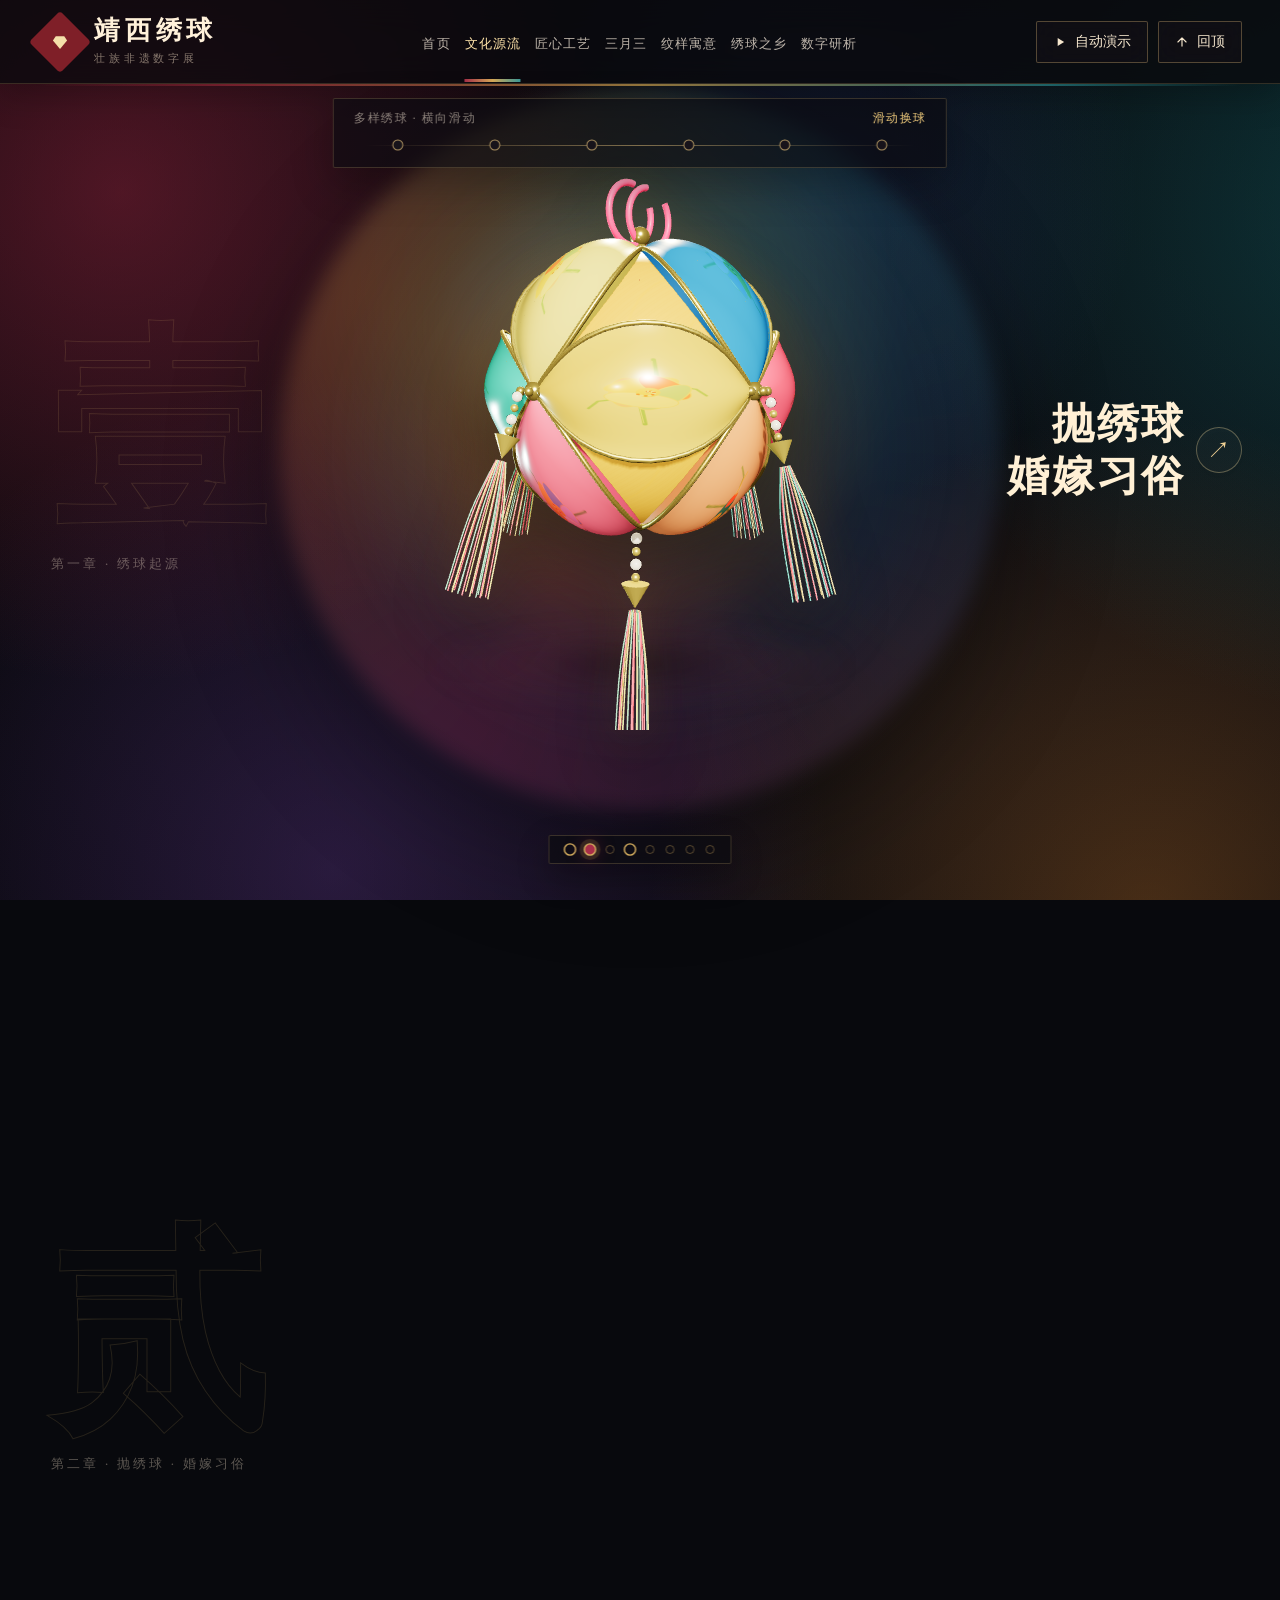
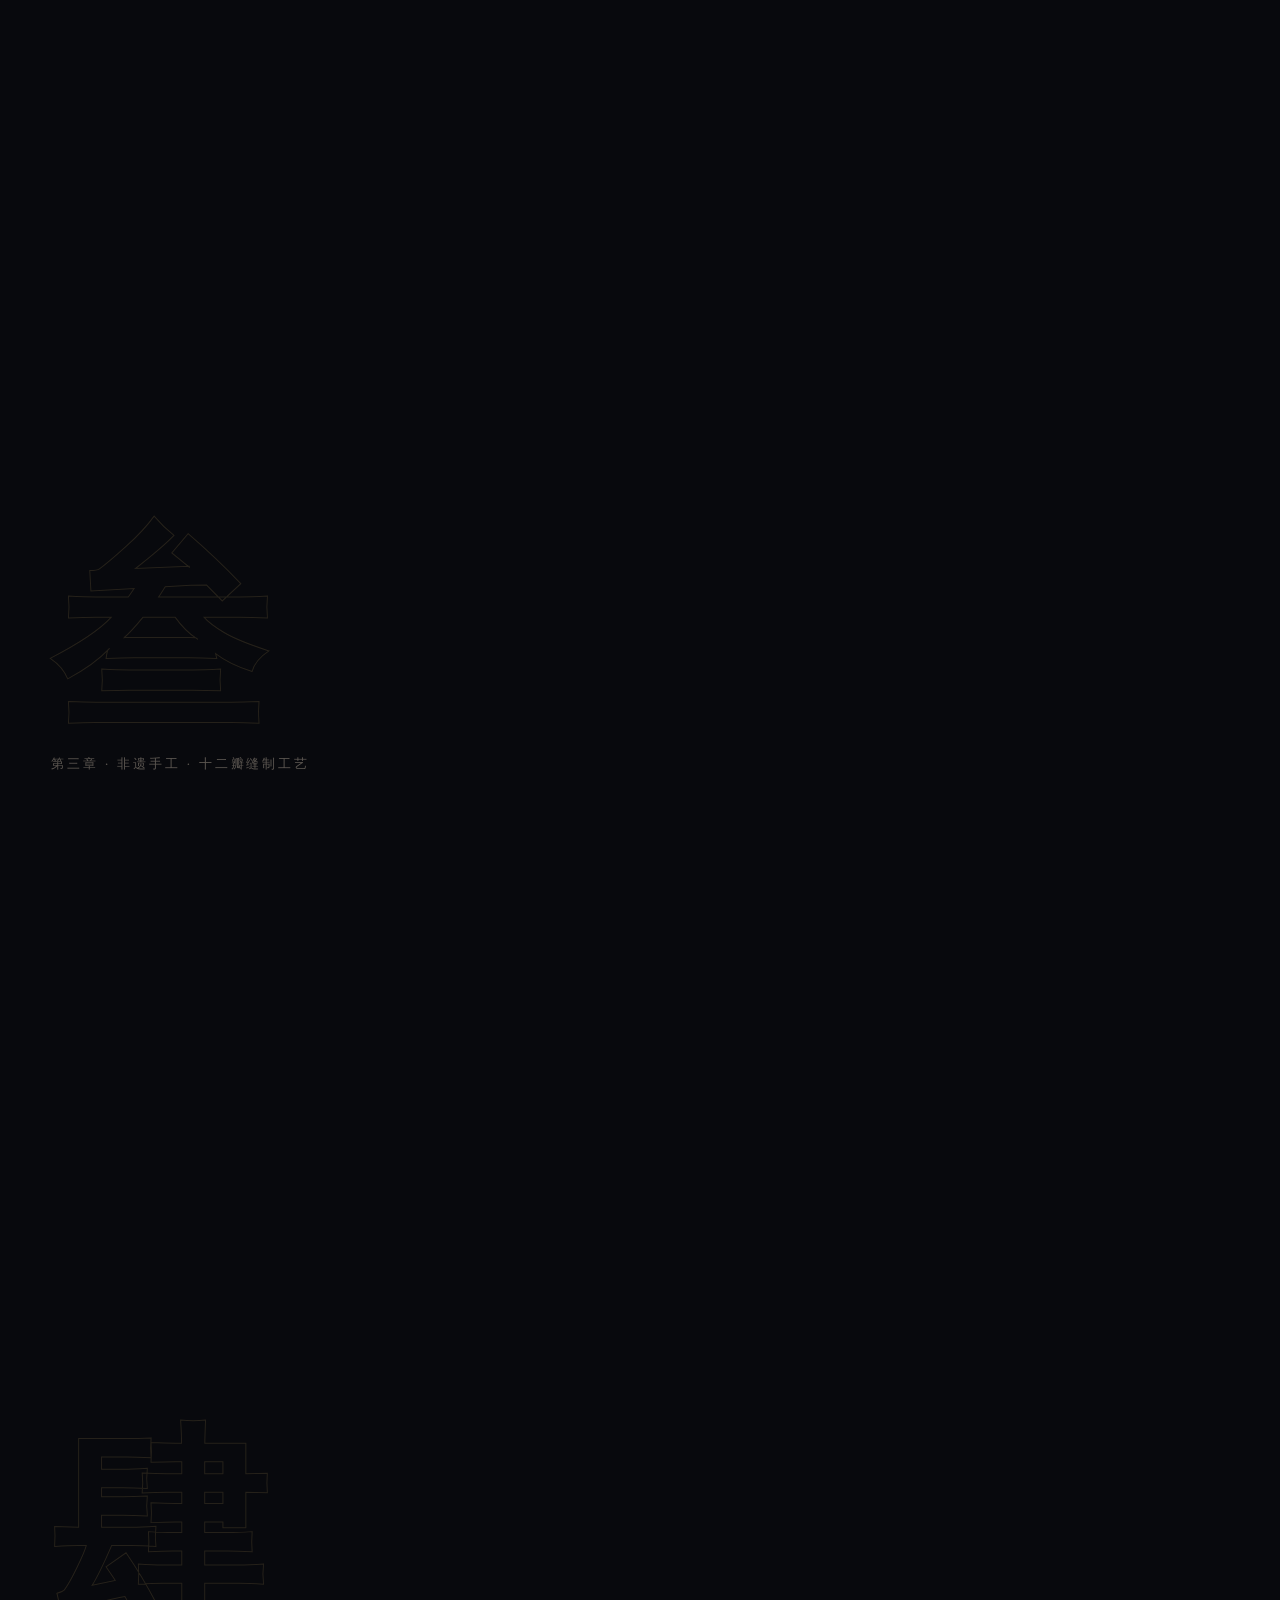
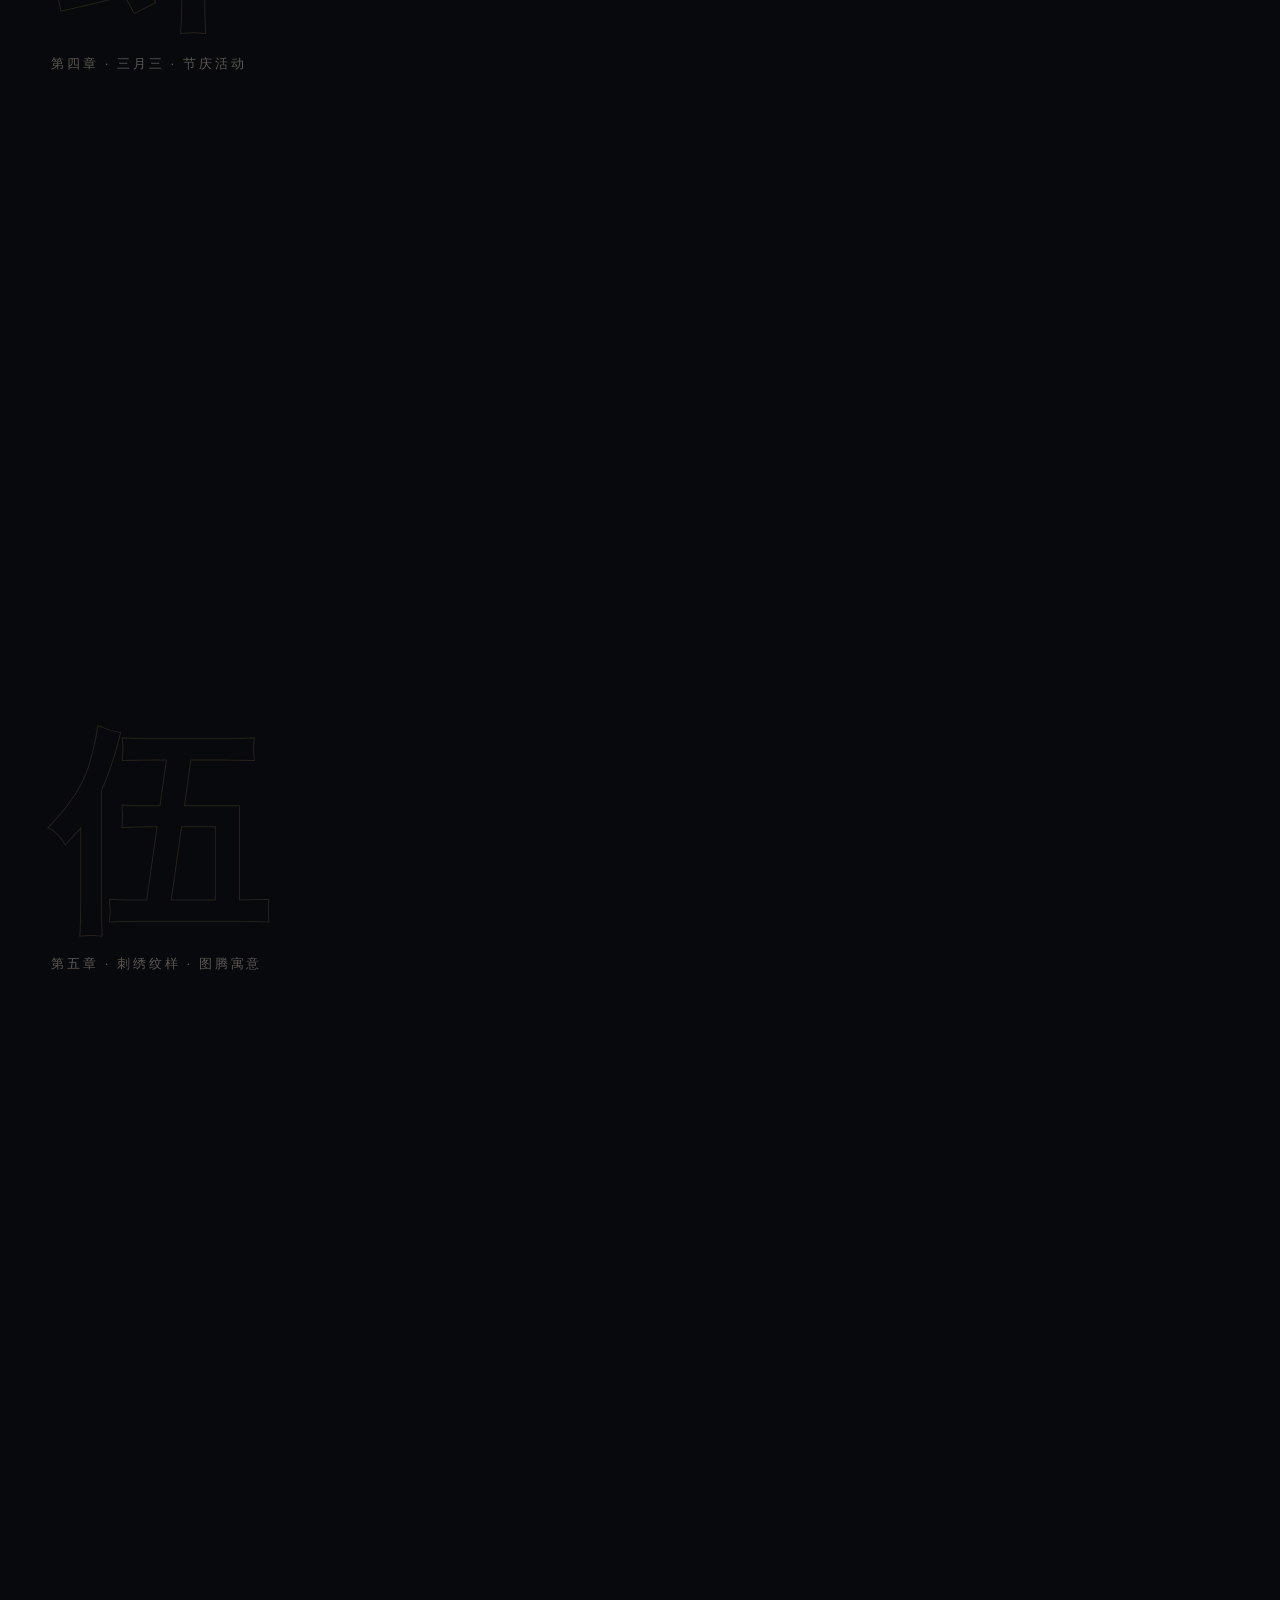
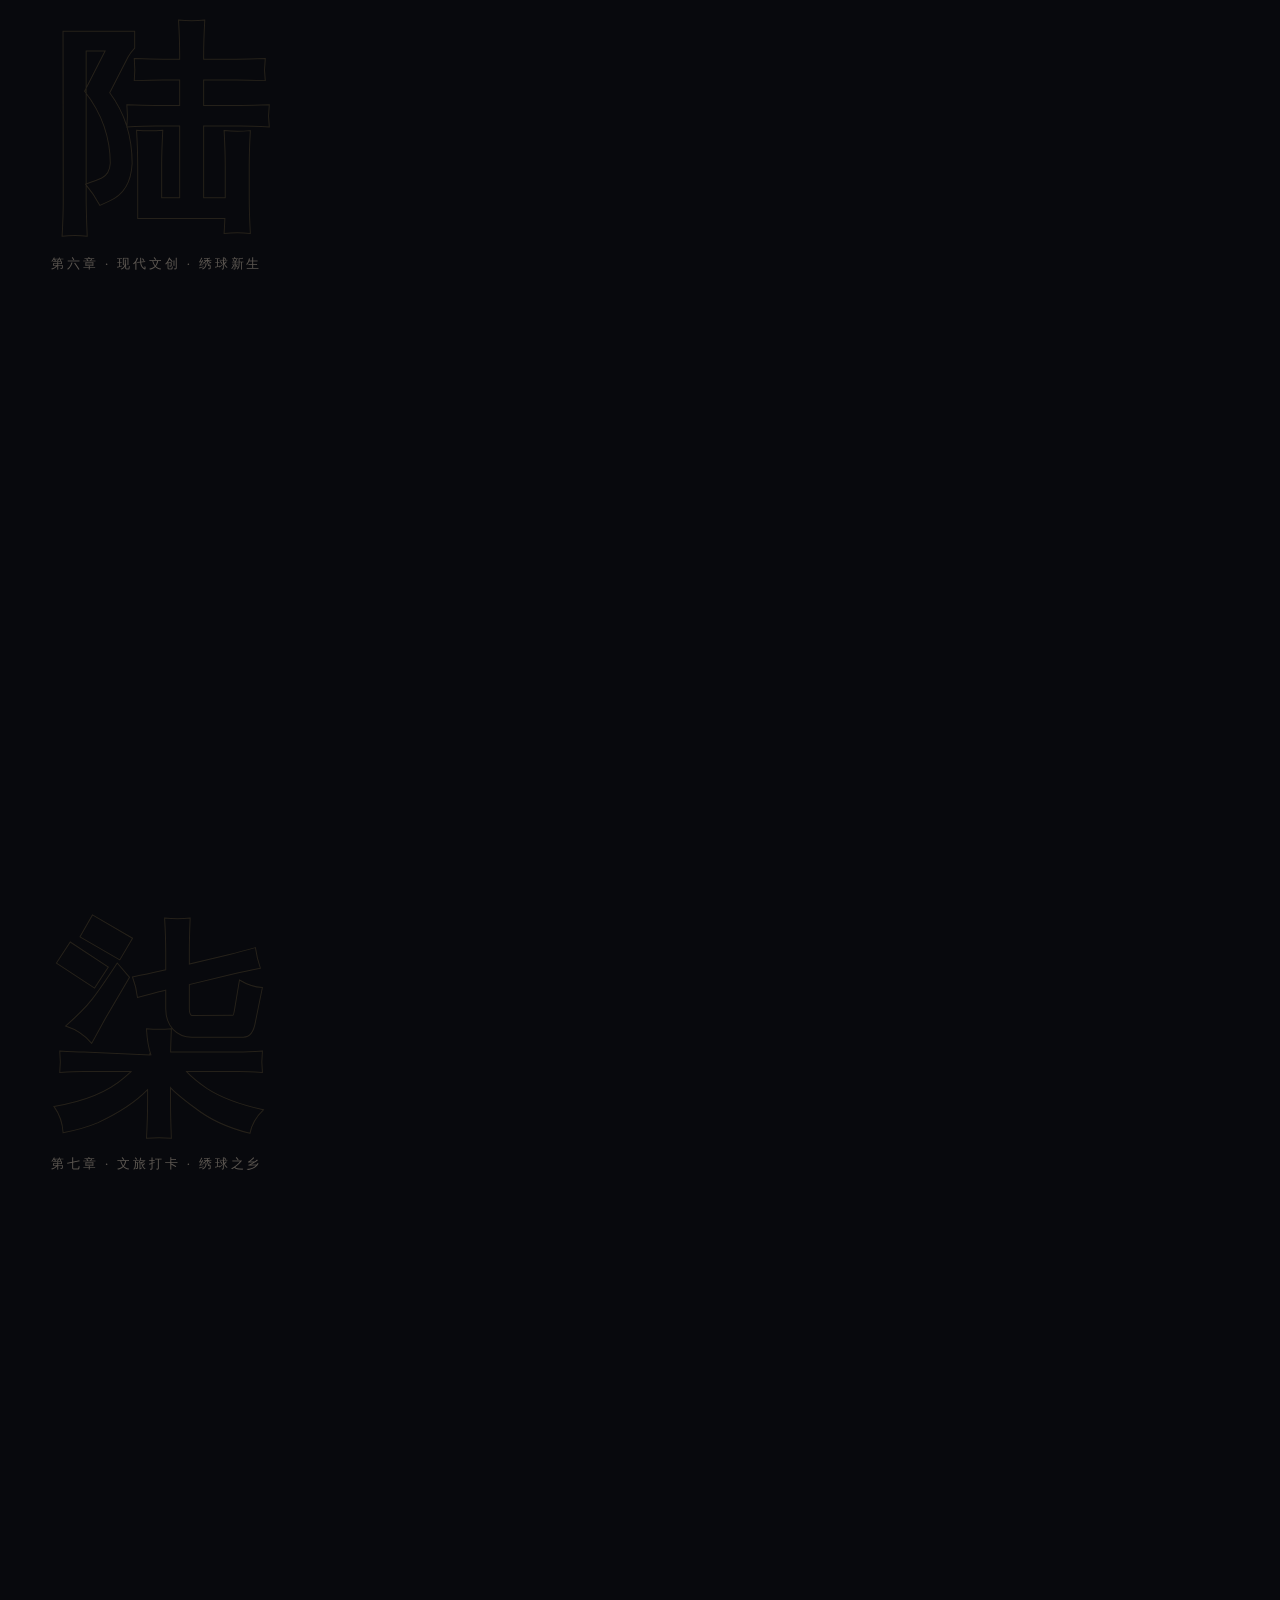
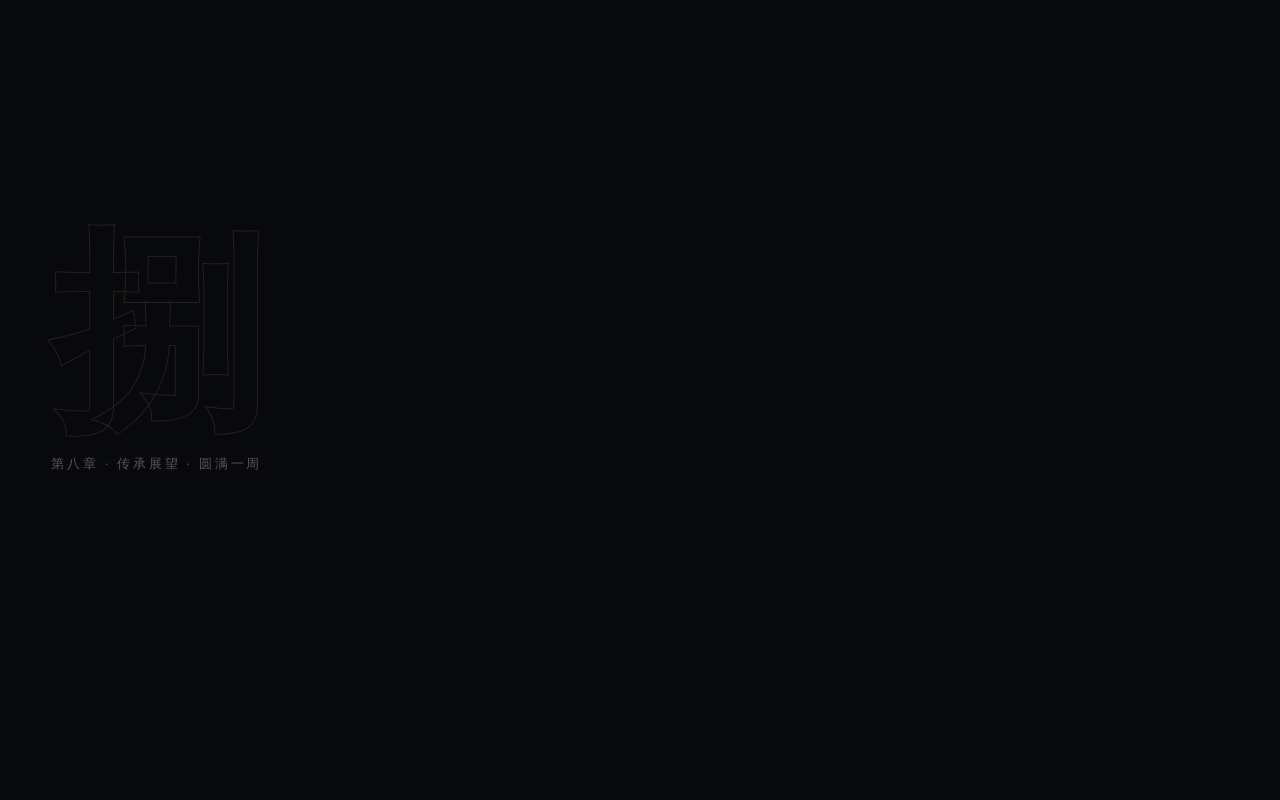
==== commit 9a0fd1ab: "主页2.0" ====
--- a/index.html
+++ b/index.html
@@ -147,7 +147,7 @@
     #petalNavigator.interacting{border-color:rgba(255,208,47,.8);box-shadow:0 12px 34px rgba(0,0,0,.34),0 0 22px rgba(216,40,128,.2)}
     .petal-nav-meta{display:flex;align-items:center;justify-content:space-between;margin-bottom:7px;font-size:10px;letter-spacing:.18em;color:rgba(255,236,197,.58)}
     #petalNavLabel{font-weight:400;color:#ffd75a;letter-spacing:.12em}
-    #petalTrack{position:relative;display:grid;grid-template-columns:repeat(12,1fr);gap:5px;cursor:ew-resize}
+    #petalTrack{position:relative;display:grid;grid-template-columns:repeat(6,1fr);gap:8px;cursor:ew-resize}
     #petalTrack::before{content:'';position:absolute;left:2%;right:2%;top:50%;height:1px;background:linear-gradient(90deg,transparent,rgba(255,208,47,.6),transparent);pointer-events:none}
     .petal-stop{
         position:relative;z-index:1;width:100%;height:14px;padding:0;border:0;background:transparent;cursor:ew-resize;
@@ -398,6 +398,186 @@
         #dots{display:none}
         .mobile-title{color:var(--museum-red-dark)}
     }
+
+    /* ========== 主页 2.0：彩色光影与极简章节入口 ========== */
+    #bg .vignette{
+        background:
+            radial-gradient(circle at 12% 22%,rgba(139,36,49,.16),transparent 28%),
+            radial-gradient(circle at 88% 26%,rgba(36,125,128,.13),transparent 30%),
+            radial-gradient(circle at 73% 84%,rgba(221,147,66,.15),transparent 32%),
+            radial-gradient(circle at 26% 80%,rgba(117,77,139,.10),transparent 30%),
+            radial-gradient(ellipse at 50% 43%,rgba(255,255,255,.98),rgba(255,252,243,.76) 37%,transparent 68%),
+            linear-gradient(145deg,#f4e9df 0%,#f7f2e9 36%,#e9f0eb 69%,#f3e7dc 100%);
+    }
+    #bg .grain{opacity:.28}
+    .bg-pattern{opacity:.052;filter:saturate(.8)}
+    #stage{isolation:isolate}
+    #stage::before{
+        content:'';position:absolute;left:50%;top:50%;width:min(720px,88vmin);height:min(720px,88vmin);
+        transform:translate(-50%,-50%);border-radius:50%;z-index:0;pointer-events:none;
+        background:
+            radial-gradient(circle at 39% 30%,rgba(255,255,255,.98),rgba(255,249,229,.72) 23%,transparent 49%),
+            conic-gradient(from 215deg,rgba(136,38,49,.10),rgba(220,165,74,.16),rgba(43,128,127,.10),rgba(136,38,49,.10));
+        filter:blur(8px);box-shadow:0 0 0 1px rgba(255,255,255,.5),0 34px 90px rgba(88,59,39,.12);
+    }
+    #stage::after{
+        content:'';position:absolute;left:50%;top:70%;width:min(420px,52vmin);height:70px;
+        transform:translateX(-50%);border-radius:50%;z-index:1;pointer-events:none;
+        background:radial-gradient(ellipse,rgba(78,47,32,.2),rgba(127,31,40,.08) 38%,transparent 72%);filter:blur(14px);
+    }
+    #glow{z-index:1;background:radial-gradient(circle,rgba(255,255,255,.92),rgba(243,197,101,.26) 34%,rgba(58,143,138,.11) 54%,transparent 72%)}
+    #modelCanvas{position:relative;z-index:3;filter:drop-shadow(0 26px 24px rgba(67,42,30,.2)) drop-shadow(0 4px 8px rgba(127,31,40,.12))}
+    body.immersive #modelCanvas{filter:drop-shadow(0 34px 32px rgba(67,42,30,.26))}
+
+    #panel{width:360px;max-width:30vw;height:250px;max-height:none}
+    .panel-card{
+        padding:0;border-radius:4px;overflow:hidden;
+        background:linear-gradient(145deg,rgba(255,254,250,.97),rgba(251,246,237,.94));
+        border:1px solid rgba(127,31,40,.2);box-shadow:0 28px 70px rgba(72,43,29,.15),0 4px 12px rgba(127,31,40,.06);
+    }
+    .panel-card::before{left:9px;right:9px;top:9px;bottom:9px;border-color:rgba(127,31,40,.1)}
+    .chapter-link{
+        position:relative;z-index:1;width:100%;height:100%;padding:34px;
+        display:flex;align-items:center;justify-content:space-between;gap:24px;
+        color:var(--museum-red-dark);text-decoration:none;
+        background:
+            radial-gradient(circle at 96% 8%,rgba(173,139,70,.16),transparent 38%),
+            linear-gradient(135deg,transparent 52%,rgba(127,31,40,.035));
+        transition:background .35s ease,color .35s ease;
+    }
+    .chapter-link::before{content:'';position:absolute;left:34px;top:29px;width:38px;height:2px;background:var(--museum-red);opacity:.75}
+    .chapter-link h2{
+        max-width:250px;margin:0!important;color:inherit!important;font-size:clamp(36px,3.3vw,48px)!important;
+        line-height:1.24;letter-spacing:.06em;text-shadow:none!important;
+    }
+    .chapter-arrow{
+        flex:none;width:46px;height:46px;border:1px solid rgba(127,31,40,.32);border-radius:50%;
+        display:flex;align-items:center;justify-content:center;font-size:23px;transition:transform .35s ease,background .35s ease,color .35s ease;
+    }
+    .chapter-link:hover{color:#fffaf2;background:linear-gradient(135deg,var(--museum-red),#9d3c40)}
+    .chapter-link:hover::before{background:#e7c984}
+    .chapter-link:hover .chapter-arrow{transform:translate(4px,-4px);background:#fffaf2;color:var(--museum-red);border-color:#fffaf2}
+    .chapter-link:focus-visible{outline:3px solid rgba(127,31,40,.25);outline-offset:-5px}
+
+    @media (max-width:1180px){#panel{max-width:34vw}}
+
+    /* ========== 暗色五彩展厅 ========== */
+    body{background:#08090d;color:#f4eadf}
+    #bg .vignette{
+        background:
+            radial-gradient(circle at 8% 18%,rgba(192,43,75,.38),transparent 30%),
+            radial-gradient(circle at 92% 20%,rgba(24,139,142,.32),transparent 31%),
+            radial-gradient(circle at 76% 86%,rgba(213,125,40,.3),transparent 34%),
+            radial-gradient(circle at 22% 82%,rgba(104,57,151,.34),transparent 34%),
+            radial-gradient(circle at 54% 18%,rgba(41,77,152,.25),transparent 27%),
+            radial-gradient(ellipse at 50% 47%,rgba(28,24,31,.28),rgba(9,10,14,.76) 62%,rgba(5,6,9,.96) 100%),
+            linear-gradient(145deg,#160b12,#080b10 50%,#110b13);
+        background-size:118% 118%;animation:auroraDrift 16s ease-in-out infinite alternate;
+    }
+    @keyframes auroraDrift{
+        0%{background-position:0% 0%,100% 0%,100% 100%,0% 100%,50% 0%,50% 50%,50% 50%}
+        100%{background-position:5% 4%,95% 6%,93% 94%,7% 92%,58% 6%,50% 50%,50% 50%}
+    }
+    #bg .grain{opacity:.48;mix-blend-mode:overlay;background-image:repeating-linear-gradient(0deg,rgba(255,255,255,.025) 0 1px,transparent 1px 4px),repeating-linear-gradient(90deg,rgba(255,255,255,.014) 0 1px,transparent 1px 5px)}
+    .bg-pattern{opacity:.075;filter:saturate(1.2)}
+    #stage::before{
+        background:
+            radial-gradient(circle at 42% 34%,rgba(255,250,228,.27),rgba(226,176,82,.13) 24%,transparent 51%),
+            conic-gradient(from 210deg,rgba(185,43,75,.2),rgba(225,157,62,.18),rgba(34,148,145,.18),rgba(72,80,164,.16),rgba(185,43,75,.2));
+        box-shadow:0 0 0 1px rgba(255,255,255,.05),0 40px 110px rgba(0,0,0,.38);filter:blur(10px);
+    }
+    #stage::after{background:radial-gradient(ellipse,rgba(0,0,0,.48),rgba(138,41,57,.12) 42%,transparent 72%)}
+    #glow{background:radial-gradient(circle,rgba(255,248,218,.34),rgba(231,171,66,.2) 34%,rgba(27,139,139,.13) 54%,transparent 73%)}
+    #modelCanvas{filter:drop-shadow(0 32px 30px rgba(0,0,0,.46)) drop-shadow(0 0 18px rgba(243,190,88,.13))}
+
+    #header{background:rgba(10,10,14,.78);border-bottom-color:rgba(229,194,124,.18);box-shadow:0 10px 34px rgba(0,0,0,.25)}
+    #header::after{background:linear-gradient(90deg,transparent 3%,#8e2634 18%,#c79b4a 50%,#257f83 82%,transparent 97%);opacity:.72}
+    .brand-title{color:#fff1da}.brand-sub{color:rgba(245,225,199,.5)}
+    #museumNav a{color:rgba(244,232,217,.76)}
+    #museumNav a:hover,#museumNav a.on{color:#ffe4aa}
+    #museumNav a::after{background:linear-gradient(90deg,#a52f47,#d6a957,#3a9998)}
+    .btn-glass,#exitImmersion .btn-glass{background:rgba(19,17,23,.72);border-color:rgba(229,194,124,.32);color:#f6e7ce;backdrop-filter:blur(12px)}
+    .btn-glass:hover{background:rgba(127,31,40,.82);border-color:#d9b66b;color:#fff}
+    #petalNavigator{background:rgba(12,12,17,.66);border-color:rgba(229,194,124,.2);box-shadow:0 16px 40px rgba(0,0,0,.27);backdrop-filter:blur(18px) saturate(1.15)}
+    #petalNavigator.interacting{border-color:rgba(229,194,124,.5);box-shadow:0 16px 44px rgba(0,0,0,.34),0 0 28px rgba(40,134,135,.08)}
+    .petal-nav-meta{color:rgba(244,231,212,.54)}#petalNavLabel{color:#f1cc7d}
+    #petalTrack::before{background:linear-gradient(90deg,transparent,rgba(229,194,124,.5),transparent)}
+    .petal-stop::before{background:#17131a;border-color:rgba(229,194,124,.72)}
+
+    .sec .num{-webkit-text-stroke:1px rgba(242,199,119,.13)}
+    .sec .label{color:rgba(247,230,205,.35)}
+    #scrollHint{color:rgba(244,229,208,.58)}
+    #scrollHint .mouse{border-color:rgba(244,229,208,.58)}
+    #scrollHint .mouse::after{background:#d7ad61}
+    #dots{background:rgba(12,12,17,.64);border-color:rgba(229,194,124,.2);box-shadow:0 12px 32px rgba(0,0,0,.28);backdrop-filter:blur(12px)}
+    .dot{border-color:#d9b261}.dot.on{background:#a92e49;box-shadow:0 0 0 3px rgba(226,176,82,.14),0 0 12px rgba(180,44,76,.52)}
+    #mobileBar{background:rgba(10,10,14,.92);border-top-color:rgba(229,194,124,.2)}
+    .mobile-title{color:#f4dcae}
+
+    .panel-card{
+        background:
+            radial-gradient(circle at 90% 18%,rgba(216,145,55,.1),transparent 42%),
+            radial-gradient(circle at 8% 92%,rgba(35,137,139,.08),transparent 48%),
+            linear-gradient(145deg,rgba(17,15,22,.38),rgba(11,14,19,.14));
+        border-color:rgba(241,211,151,.035);
+        box-shadow:0 30px 80px rgba(0,0,0,.23),inset 0 1px rgba(255,255,255,.025);
+        backdrop-filter:blur(18px) saturate(1.14);
+    }
+    .panel-card::before{border-color:rgba(241,211,151,.025)}
+    .chapter-link{
+        color:#fff0d5;background:
+            radial-gradient(circle at 96% 8%,rgba(227,164,67,.16),transparent 37%),
+            radial-gradient(circle at 12% 92%,rgba(37,139,139,.13),transparent 42%),
+            linear-gradient(135deg,rgba(150,39,61,.055),rgba(14,13,19,.06));
+        text-shadow:0 6px 24px rgba(0,0,0,.32);
+    }
+    .chapter-link::before{background:linear-gradient(90deg,#c43e55,#dda74d,#3d9998)}
+    .chapter-arrow{border-color:rgba(244,216,157,.34);color:#f1d395;background:rgba(255,255,255,.025)}
+    .chapter-link:hover{color:#fff8e8;background:linear-gradient(135deg,rgba(136,33,53,.78),rgba(19,82,84,.62))}
+    .chapter-link:hover::before{background:#f2cd7d}
+    .chapter-link:hover .chapter-arrow{background:#f6e3b6;color:#6b2028;border-color:#f6e3b6}
+
+    #burst .burst-text{color:#f1c86d;text-shadow:0 0 24px rgba(225,157,62,.42),0 0 70px rgba(164,37,68,.3)}
+    #burst .burst-sub{color:rgba(245,229,207,.72)}
+    .ring{border-color:rgba(225,173,78,.42);box-shadow:0 0 30px rgba(225,173,78,.15),inset 0 0 45px rgba(41,139,139,.11)}
+
+    /* 章节信息直接融入展厅背景 */
+    #panel{width:400px;max-width:32vw;height:210px}
+    .panel-card{
+        overflow:visible;padding:0;border:0;border-radius:0;
+        background:none;box-shadow:none;backdrop-filter:none;
+    }
+    .panel-card::before{display:none}
+    .chapter-link{
+        justify-content:flex-end;gap:10px;padding:18px 0;background:none;
+        text-shadow:0 7px 28px rgba(0,0,0,.46);
+    }
+    .chapter-link::before{display:none}
+    .chapter-link h2{max-width:300px;text-align:right}
+    .chapter-link h2 span{display:block}
+    .chapter-link:hover{background:none;color:#fff8e8}
+    .chapter-link:hover h2{text-shadow:0 0 28px rgba(229,176,91,.22)!important}
+    .chapter-link:focus-visible{outline:1px solid rgba(242,205,125,.55);outline-offset:10px}
+
+    /* 左侧章序：小字置于大字下方 */
+    .section-mark{
+        position:absolute;left:4vw;top:50%;transform:translateY(-50%);
+        display:flex;flex-direction:column;align-items:flex-start;user-select:none;
+    }
+    .sec .num{
+        position:relative;left:auto;top:auto;transform:none;
+        font-size:clamp(130px,24vh,280px);
+    }
+    .sec .label{
+        position:relative;left:auto;top:auto;transform:none;margin-top:12px;
+        writing-mode:horizontal-tb;letter-spacing:.22em;font-size:13px;white-space:nowrap;
+    }
+    @media (max-width:640px){
+        .section-mark{left:2vw}
+        .sec .num{left:auto}
+        .sec .label{left:auto;font-size:11px;letter-spacing:.12em}
+    }
+    @media(prefers-reduced-motion:reduce){#bg .vignette{animation:none}}
 </style>
 </head>
 <body>
@@ -457,8 +637,8 @@
         <a href="#sec=6" data-section="6">绣球之乡</a>
         <a href="3d-model.html">数字研析</a>
     </nav>
-    <nav id="petalNavigator" aria-label="十二瓣绣球导览">
-        <div class="petal-nav-meta"><span>十二瓣导览 · 横向滑动</span><strong id="petalNavLabel">滑动观瓣</strong></div>
+    <nav id="petalNavigator" aria-label="多样绣球导览">
+        <div class="petal-nav-meta"><span>多样绣球 · 横向滑动</span><strong id="petalNavLabel">滑动换球</strong></div>
         <div id="petalTrack"></div>
     </nav>
     <div class="actions">
@@ -555,7 +735,7 @@
 DATA.forEach((d, i) => {
     const sec = document.createElement('section');
     sec.className = 'sec';
-    sec.innerHTML = `<div class="num">${d.n}</div><div class="label">第${NUM_CN[i]}章 · ${d.title}</div>`;
+    sec.innerHTML = `<div class="section-mark"><div class="num">${d.n}</div><div class="label">第${NUM_CN[i]}章 · ${d.title}</div></div>`;
     sectionsEl.appendChild(sec);
 });
 
@@ -607,15 +787,27 @@
     { name:'珊瑚瑞雪', petals:['#dd5b56','#f08378','#f6b1aa','#fff2eb','#c94743','#e96d68','#f7d0c8','#d95955','#fff8f2','#ef9289','#c83d42','#f5bcb4'], panels:['#ef8673','#f5b3a2','#fff0e4','#d95d55','#f6c4b6','#e77367','#fff5eb','#e99583'], accent:'#ece5df', pearl:'#ffffff', tassels:['#fff5ef','#e77470','#d4d7db'], ribbon:'#e2605e' },
     { name:'香槟玉粉', petals:['#c8a27d','#ead9c6','#d8b79b','#f3e7df','#b99272','#e8c7bd','#f6eee7','#d6b69e','#e7d1c0','#f1ddd5','#c4a184','#eadbd0'], panels:['#d9b993','#f0dfc8','#c9a57f','#ead2b5','#f6e8d4','#d3b18b','#e6cbaa','#f4e1cc'], accent:'#e8d7bd', pearl:'#fffdf8', tassels:['#f7eee5','#dbc5b3','#c9aa8e'], ribbon:'#e6c8c2' }
 ];
+function makeVividColor(color, saturationScale = 1.26) {
+    const result = new THREE.Color(color);
+    const hsl = {};
+    result.getHSL(hsl);
+    result.setHSL(
+        hsl.h,
+        Math.min(1, hsl.s * saturationScale + .035),
+        Math.min(.82, hsl.l * 1.035 + .008)
+    );
+    return result;
+}
+
 COLOR_THEMES.forEach((theme) => {
     theme.colors = {
-        petals: theme.petals.map((color) => new THREE.Color(color)),
-        petalSides: theme.petals.map((color) => new THREE.Color(color).multiplyScalar(.58)),
-        panels: theme.panels.map((color) => new THREE.Color(color)),
-        accent: new THREE.Color(theme.accent),
-        pearl: new THREE.Color(theme.pearl),
-        tassels: theme.tassels.map((color) => new THREE.Color(color)),
-        ribbon: new THREE.Color(theme.ribbon)
+        petals: theme.petals.map((color) => makeVividColor(color, 1.34)),
+        petalSides: theme.petals.map((color) => makeVividColor(color, 1.18).multiplyScalar(.66)),
+        panels: theme.panels.map((color) => makeVividColor(color, 1.3)),
+        accent: makeVividColor(theme.accent, 1.22),
+        pearl: makeVividColor(theme.pearl, 1.08),
+        tassels: theme.tassels.map((color) => makeVividColor(color, 1.32)),
+        ribbon: makeVividColor(theme.ribbon, 1.32)
     };
 });
 let scene, camera, renderer;
@@ -1041,16 +1233,31 @@
 }
 
 function setupLights() {
-    scene.add(new THREE.AmbientLight(0xfff5ea, 0.8));
-    const keyLight = new THREE.DirectionalLight(0xffffff, 1.5);
-    keyLight.position.set(5, 8, 5);
+    // 屏幕前方的柔和主光负责塑造瓣面，自阴影由环境光与侧后补光托住。
+    scene.add(new THREE.AmbientLight(0xfff7ed, 0.86));
+    const keyLight = new THREE.DirectionalLight(0xfff7ee, 1.82);
+    keyLight.position.set(0.8, 3.8, 8);
+    keyLight.castShadow = true;
+    keyLight.shadow.mapSize.set(1024, 1024);
+    keyLight.shadow.camera.near = .5;
+    keyLight.shadow.camera.far = 20;
+    keyLight.shadow.camera.left = -6;
+    keyLight.shadow.camera.right = 6;
+    keyLight.shadow.camera.top = 6;
+    keyLight.shadow.camera.bottom = -7;
+    keyLight.shadow.bias = -.00035;
+    keyLight.shadow.normalBias = .035;
+    keyLight.shadow.radius = 4;
     scene.add(keyLight);
-    const fillLight = new THREE.DirectionalLight(0xffa07a, 0.6);
+    const fillLight = new THREE.DirectionalLight(0x8cd8d1, 0.64);
     fillLight.position.set(-5, -2, -5);
     scene.add(fillLight);
-    const rimLight = new THREE.DirectionalLight(0xffd700, 1.0);
+    const rimLight = new THREE.DirectionalLight(0xffc75c, 0.92);
     rimLight.position.set(0, 5, -8);
     scene.add(rimLight);
+    const frontGlow = new THREE.PointLight(0xffe3b2, 0.42, 18);
+    frontGlow.position.set(-1.8, 0.8, 6.5);
+    scene.add(frontGlow);
 }
 
 let dragRot = 0;
@@ -1083,8 +1290,10 @@
     renderer = new THREE.WebGLRenderer({ canvas, antialias: true, alpha: true });
     renderer.setPixelRatio(Math.min(window.devicePixelRatio || 1, 2));
     renderer.setSize(canvas.clientWidth || 560, canvas.clientHeight || 560, false);
+    renderer.shadowMap.enabled = true;
+    renderer.shadowMap.type = THREE.PCFSoftShadowMap;
     renderer.toneMapping = THREE.ACESFilmicToneMapping;
-    renderer.toneMappingExposure = 1.2;
+    renderer.toneMappingExposure = 1.24;
     ballGroup = new THREE.Group();
     fillPanelsGroup = new THREE.Group();
     petalsGroup = new THREE.Group();
@@ -1095,6 +1304,11 @@
     scene.add(ballGroup);
     setupLights();
     buildHomeModel();
+    ballGroup.traverse((object) => {
+        if (!object.isMesh) return;
+        object.castShadow = true;
+        object.receiveShadow = true;
+    });
     let dragging = false, dragLast = 0;
     canvas.addEventListener('pointerdown', (e) => {
         if (e.pointerType !== 'mouse') return;
@@ -1118,8 +1332,8 @@
 }
 initHomeModel();
 
-/* 顶部十二瓣导览：横向滑动，原地旋转并切换整球配色 */
-const PETAL_GUIDE_LABELS = ['锦羽','迎春','青鸾','桃华','丹凤','兰影','丰穗','蝶舞','牡丹','瑞鸟','云兰','团圆'];
+/* 顶部多样绣球导览：六种唯一配色，原地旋转并切换整球配色 */
+const PETAL_GUIDE_LABELS = COLOR_THEMES.map((theme) => theme.name);
 const petalNavigator = document.getElementById('petalNavigator');
 const petalTrack = document.getElementById('petalTrack');
 const petalNavLabel = document.getElementById('petalNavLabel');
@@ -1127,7 +1341,7 @@
     const button = document.createElement('button');
     button.type = 'button';
     button.className = 'petal-stop';
-    button.setAttribute('aria-label', `第 ${index + 1} 瓣 · ${label}`);
+    button.setAttribute('aria-label', `第 ${index + 1} 款绣球 · ${label}`);
     button.setAttribute('aria-pressed', 'false');
     button.style.setProperty('--stop-color', COLOR_THEMES[index % COLOR_THEMES.length].petals[0]);
     button.addEventListener('pointerenter', () => selectTopPetal(index));
@@ -1141,9 +1355,9 @@
 });
 
 function selectTopPetal(index) {
-    topPetalIndex = Math.min(11, Math.max(0, index));
-    const themeIndex = topPetalIndex % COLOR_THEMES.length;
-    petalNavLabel.textContent = `第 ${topPetalIndex + 1} 瓣 · ${COLOR_THEMES[themeIndex].name}`;
+    topPetalIndex = Math.min(PETAL_GUIDE_LABELS.length - 1, Math.max(0, index));
+    const themeIndex = topPetalIndex;
+    petalNavLabel.textContent = `第 ${topPetalIndex + 1} 款 · ${COLOR_THEMES[themeIndex].name}`;
     if (lastThemePetalIndex !== topPetalIndex) {
         lastThemePetalIndex = topPetalIndex;
         activeThemeIndex = themeIndex;
@@ -1160,7 +1374,7 @@
     topPetalActive = false;
     lastThemePetalIndex = -1;
     petalNavigator.classList.remove('interacting');
-    petalNavLabel.textContent = '滑动观瓣';
+    petalNavLabel.textContent = '滑动换球';
     petalStops.forEach((stop) => {
         stop.classList.remove('on');
         stop.setAttribute('aria-pressed', 'false');
@@ -1175,7 +1389,7 @@
 petalNavigator.addEventListener('pointermove', (event) => {
     const rect = petalTrack.getBoundingClientRect();
     const ratio = Math.min(.9999, Math.max(0, (event.clientX - rect.left) / rect.width));
-    selectTopPetal(Math.floor(ratio * 12));
+    selectTopPetal(Math.floor(ratio * PETAL_GUIDE_LABELS.length));
 });
 petalNavigator.addEventListener('pointerleave', leaveTopPetalGuide);
 petalNavigator.addEventListener('focusout', (event) => {
@@ -1187,13 +1401,12 @@
 DATA.forEach((d, i) => {
     const card = document.createElement('div');
     card.className = 'panel-card';
+    const titleLines = d.title.split(/\s*·\s*/).filter(Boolean);
     card.innerHTML = `
-        <span class="chip">${iconSvg(d.icon)} 第${NUM_CN[i]}章 · ${i + 1}/8</span>
-        <h2 class="font-calligraphy">${d.title}</h2>
-        <p class="sub">${d.sub}</p>
-        <div class="divider"></div>
-        <div class="body">${d.body}</div>
-        <div class="hint"><svg class="ic" viewBox="0 0 24 24" fill="none" stroke="currentColor" stroke-width="2" stroke-linecap="round" stroke-linejoin="round" aria-hidden="true"><path d="M7 10l5 5 5-5M7 16l5 5 5-5"/></svg><span class="hintText"></span></div>`;
+        <a class="chapter-link" href="chapter.html?chapter=${i + 1}" aria-label="阅读第${NUM_CN[i]}章：${d.title}">
+            <h2 class="font-calligraphy">${titleLines.map(line => `<span>${line}</span>`).join('')}</h2>
+            <span class="chapter-arrow" aria-hidden="true">↗</span>
+        </a>`;
     panelEl.appendChild(card);
 });
 
@@ -1236,9 +1449,6 @@
     dots.forEach((d, i) => d.classList.toggle('on', i === idx));
     museumNavLinks.forEach((link) => link.classList.toggle('on', Number(link.dataset.section) === idx));
     mobileTitle.textContent = `第${NUM_CN[idx]}章 · ${DATA[idx].title}`;
-    const hint = cards[idx].querySelector('.hintText');
-    if (idx === 7) hint.textContent = '已转满一周 · 圆满收官';
-    else hint.textContent = `继续滚动 · 切换至第 ${NUM_CN[idx + 1]} 章`;
     scrollHint.classList.toggle('show', idx === 0);
     burst.classList.toggle('show', idx === 7);
 }
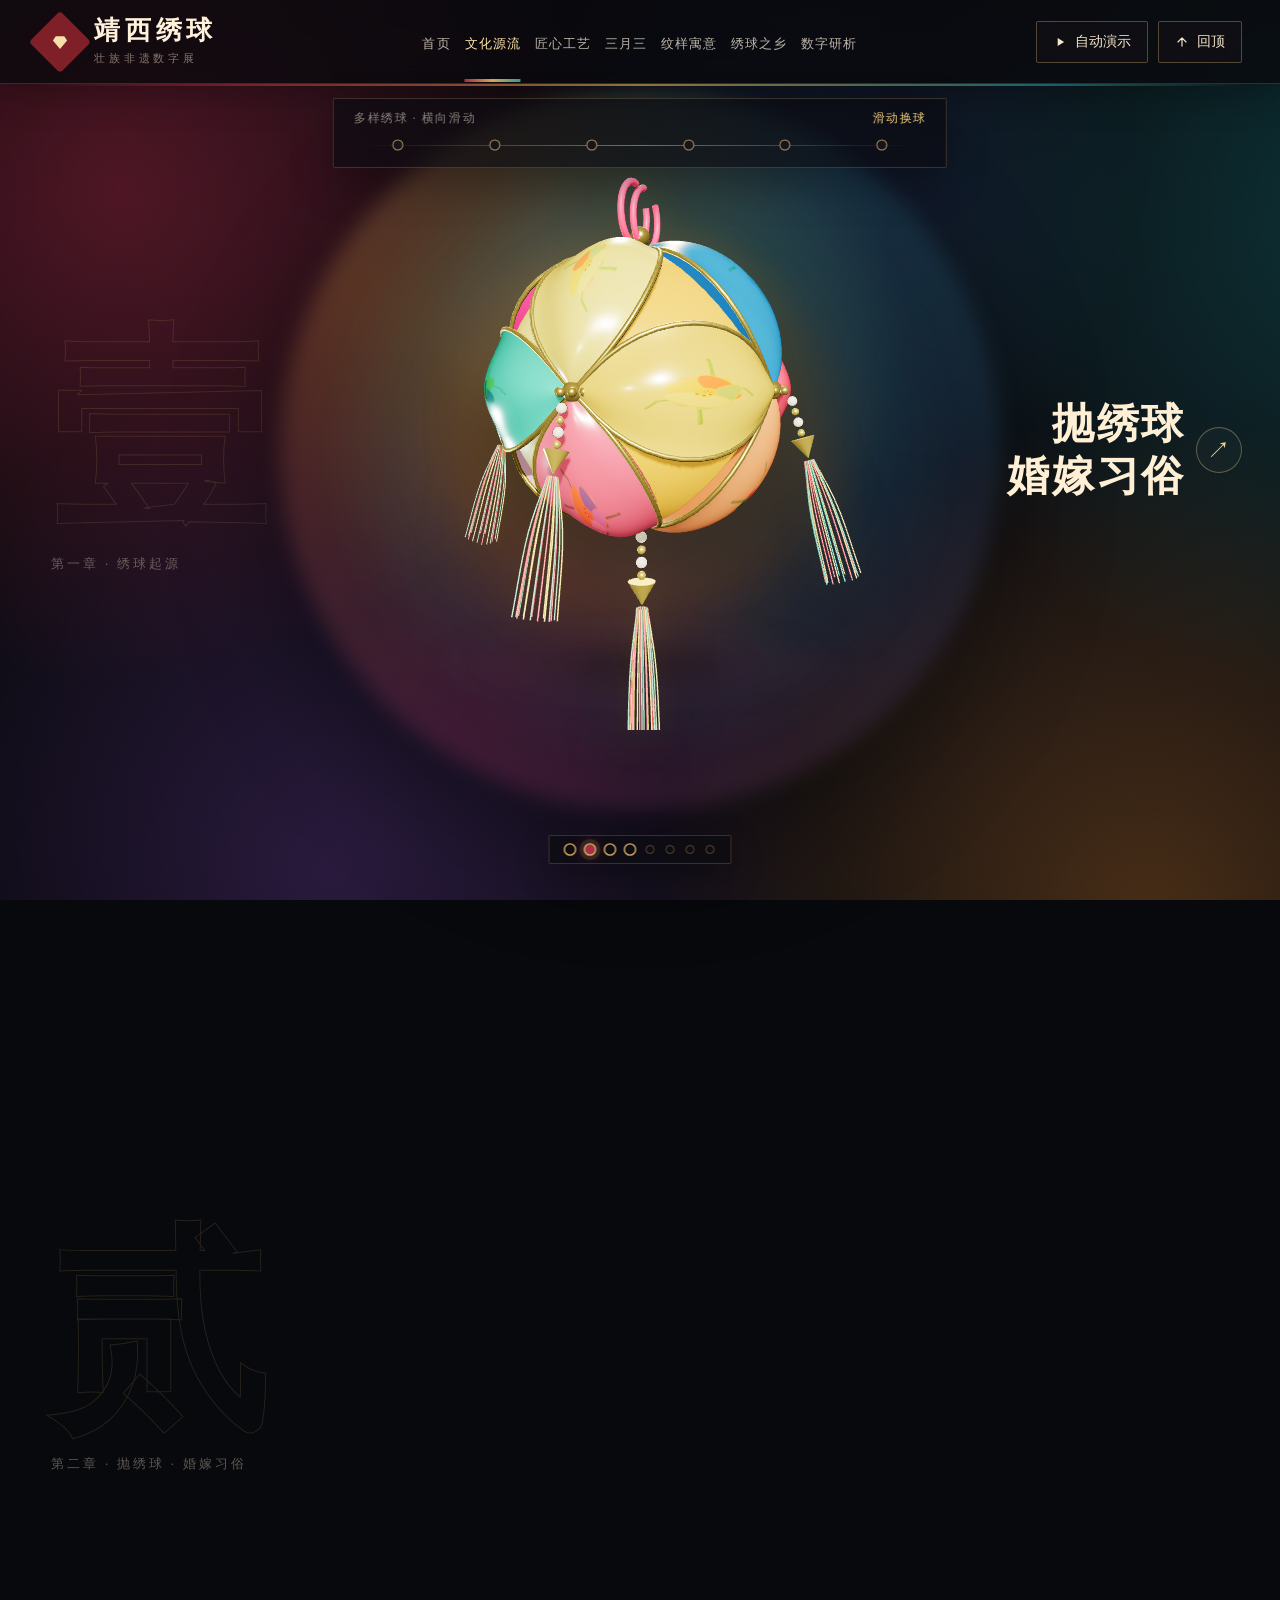
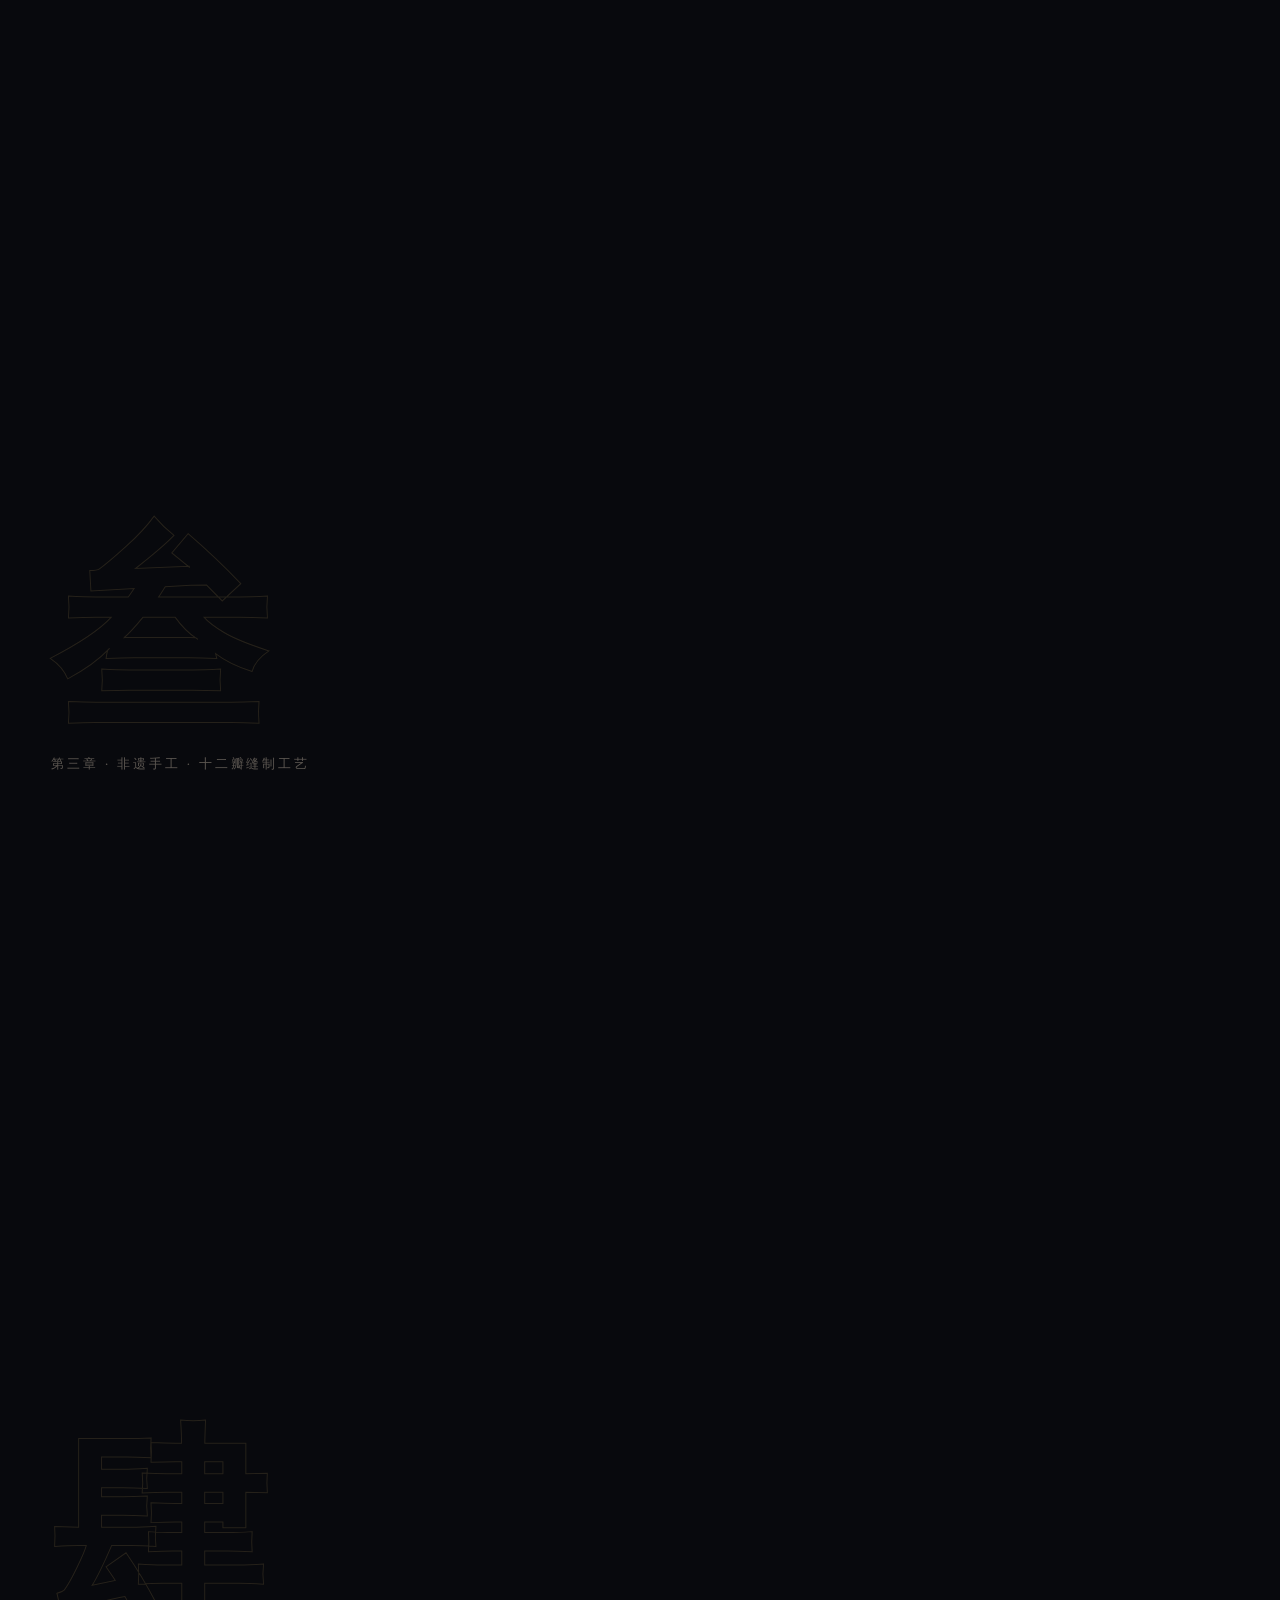
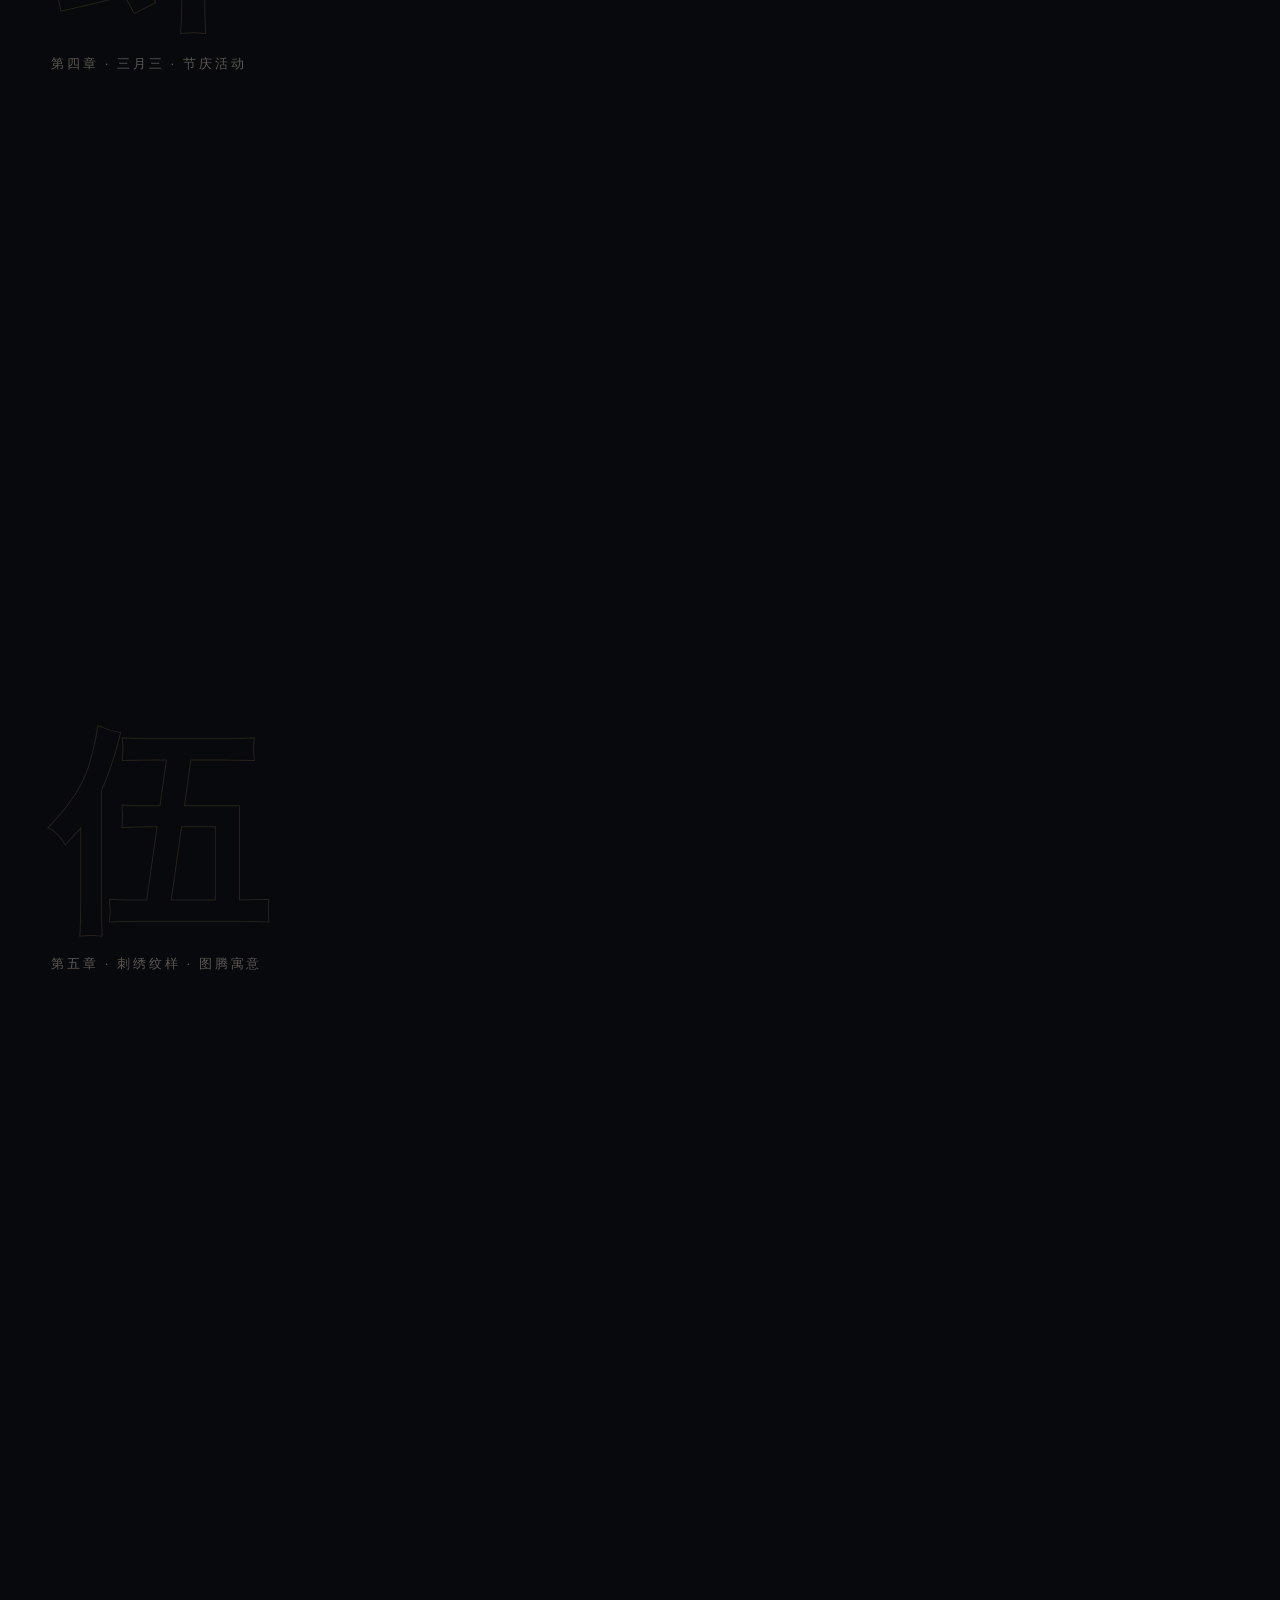
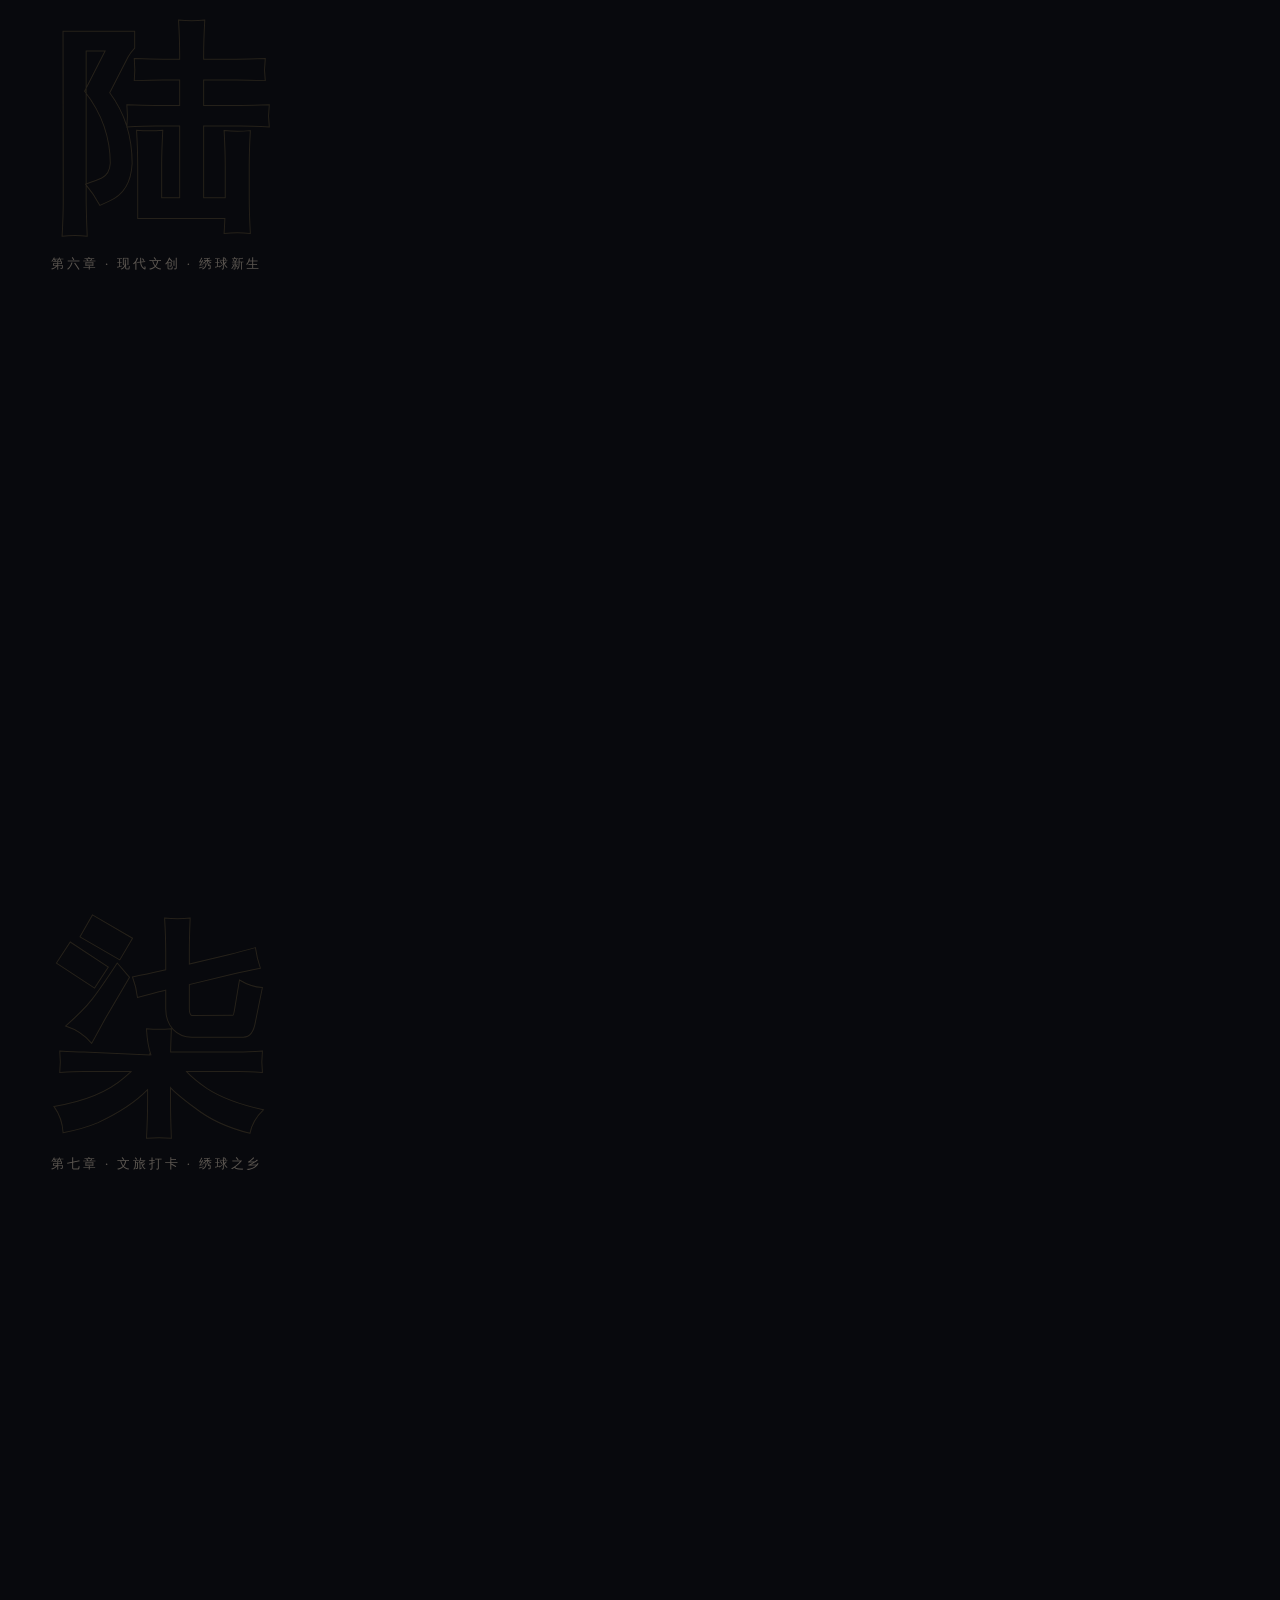
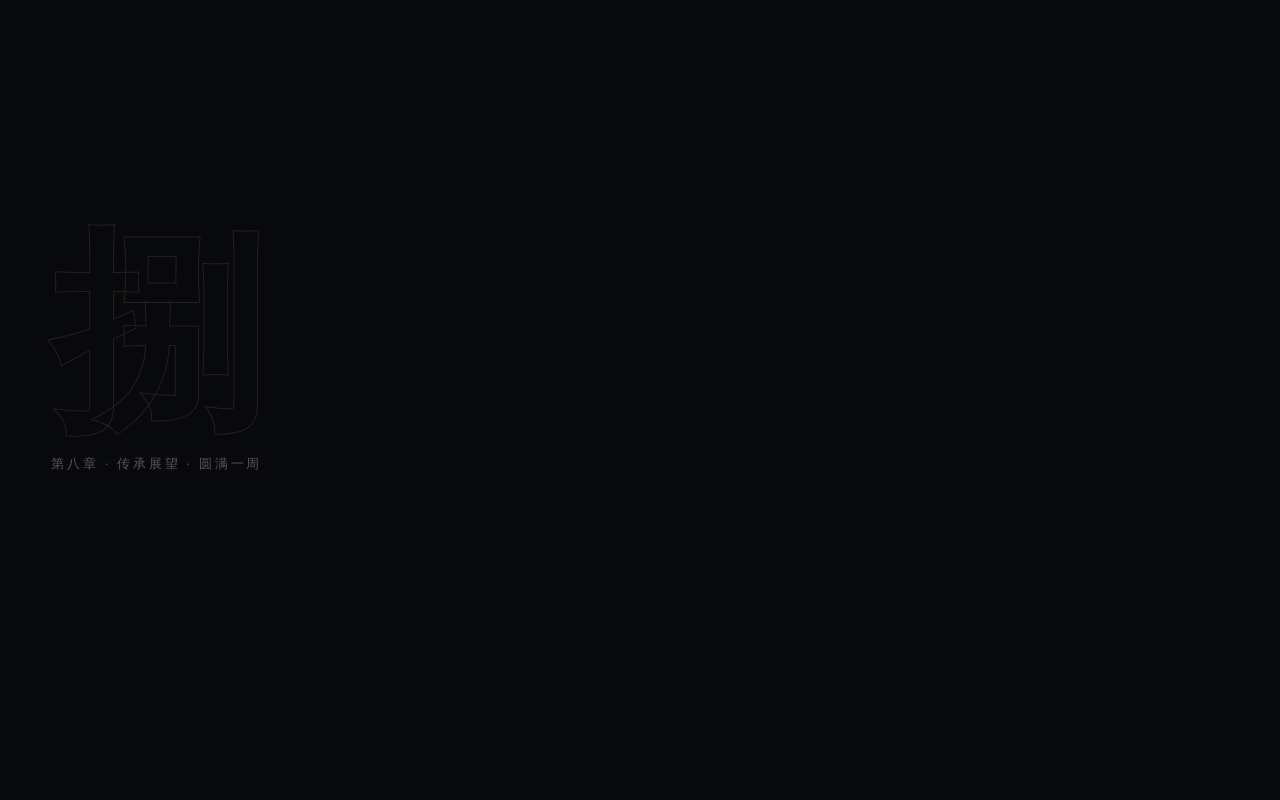
==== commit 2247ccb8: "添加PythonAnywhere一键部署" ====
--- a/index.html
+++ b/index.html
@@ -1473,7 +1473,9 @@
     rot += (target - rot) * 0.16;
     if (Math.abs(target - rot) < 0.02) rot = target;
 
-    const idx = Math.min(7, Math.floor(norm360(rot) / 45));
+    // 360° 是长卷终点，章节索引应停在第八章，不能归一化回 0°。
+    const chapterRotation = Math.min(359.999, Math.max(0, rot));
+    const idx = Math.min(7, Math.floor(chapterRotation / 45));
     if (idx !== active){ active = idx; setPanel(idx); }
 
     const totalDeg = rot + dragRot;
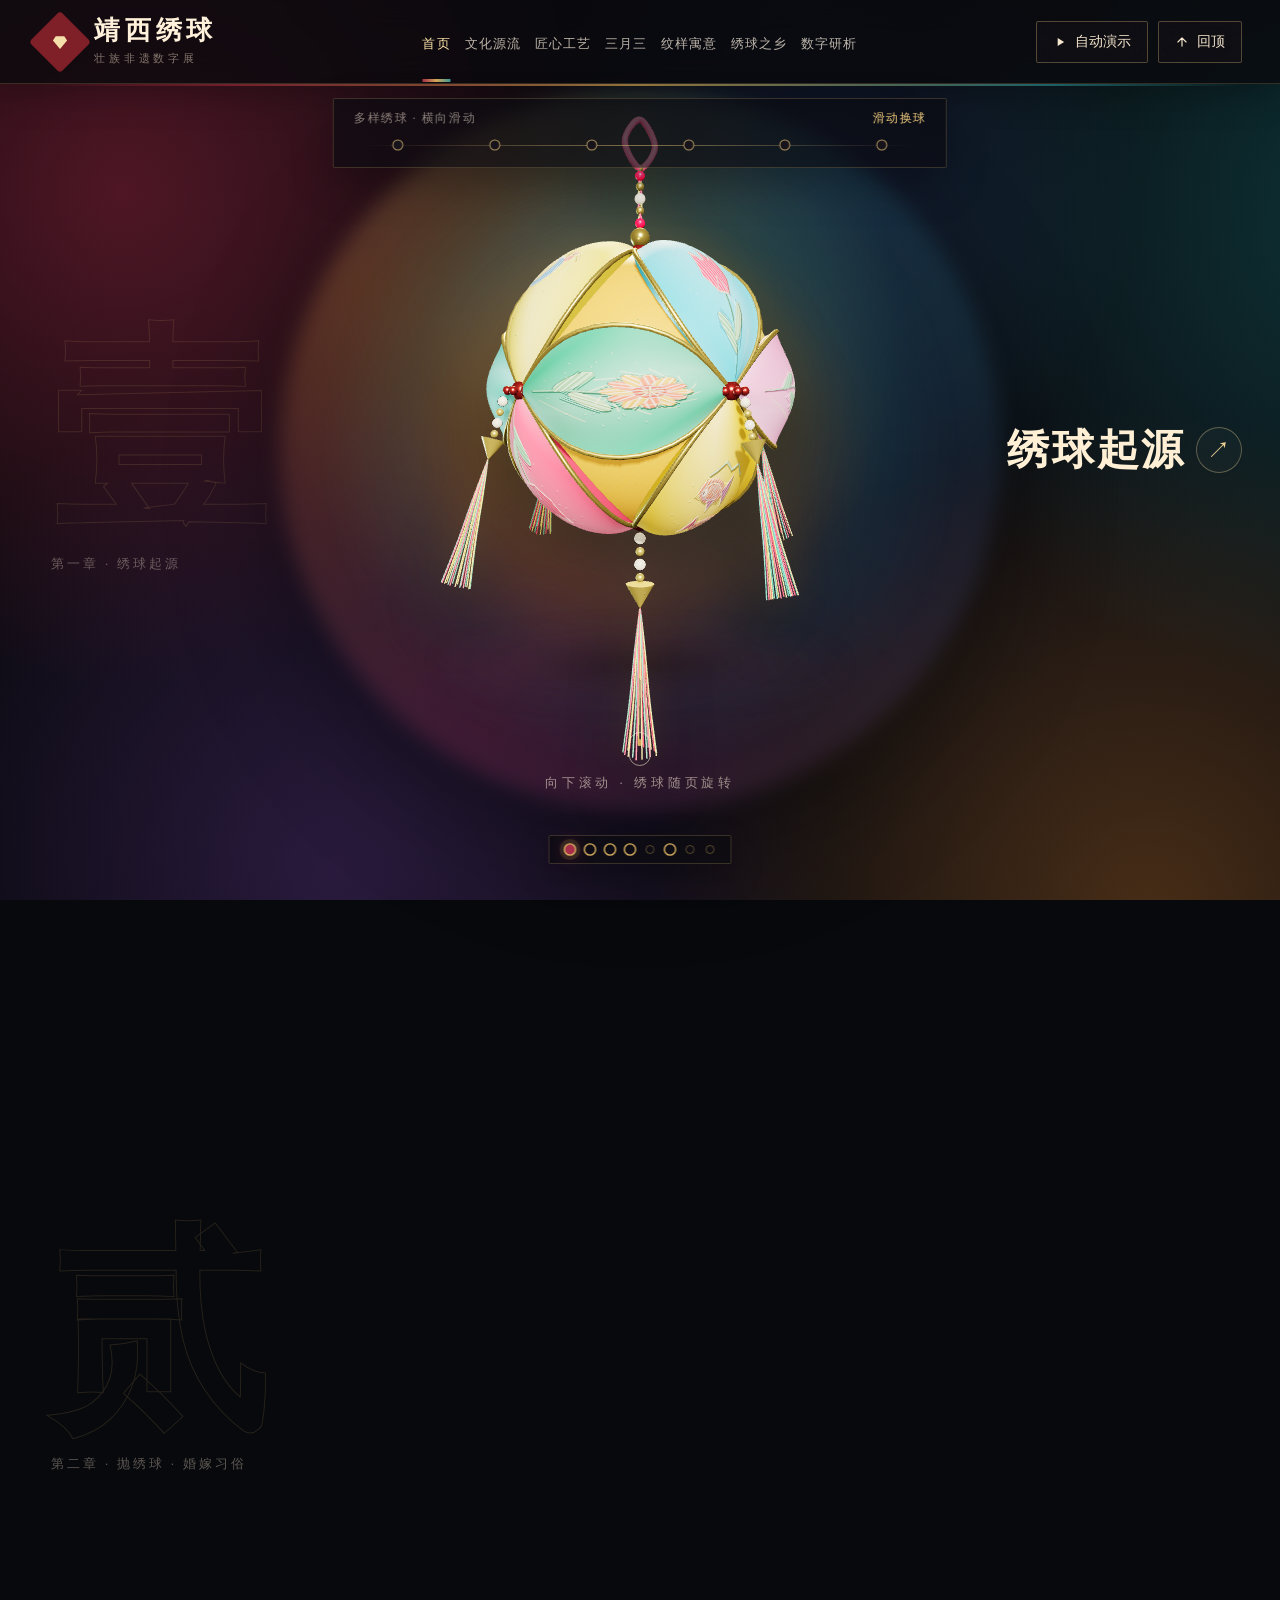
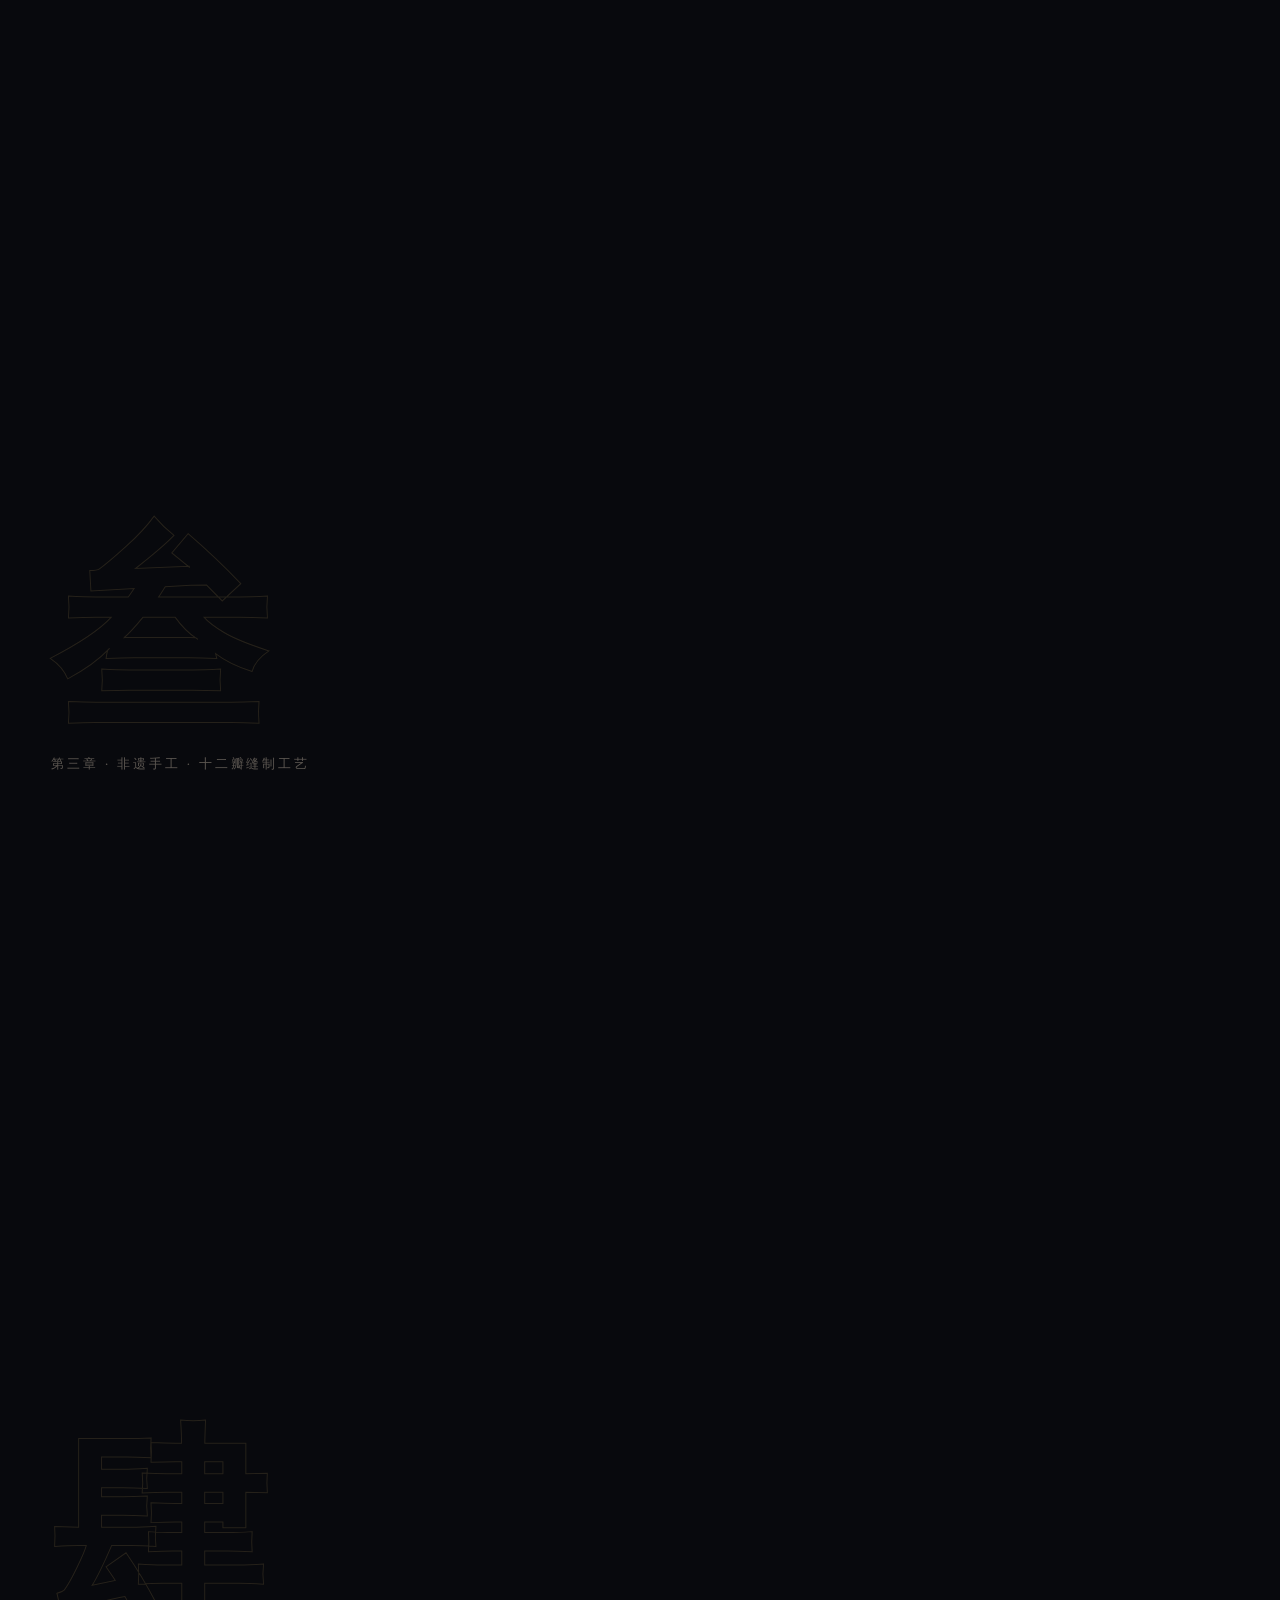
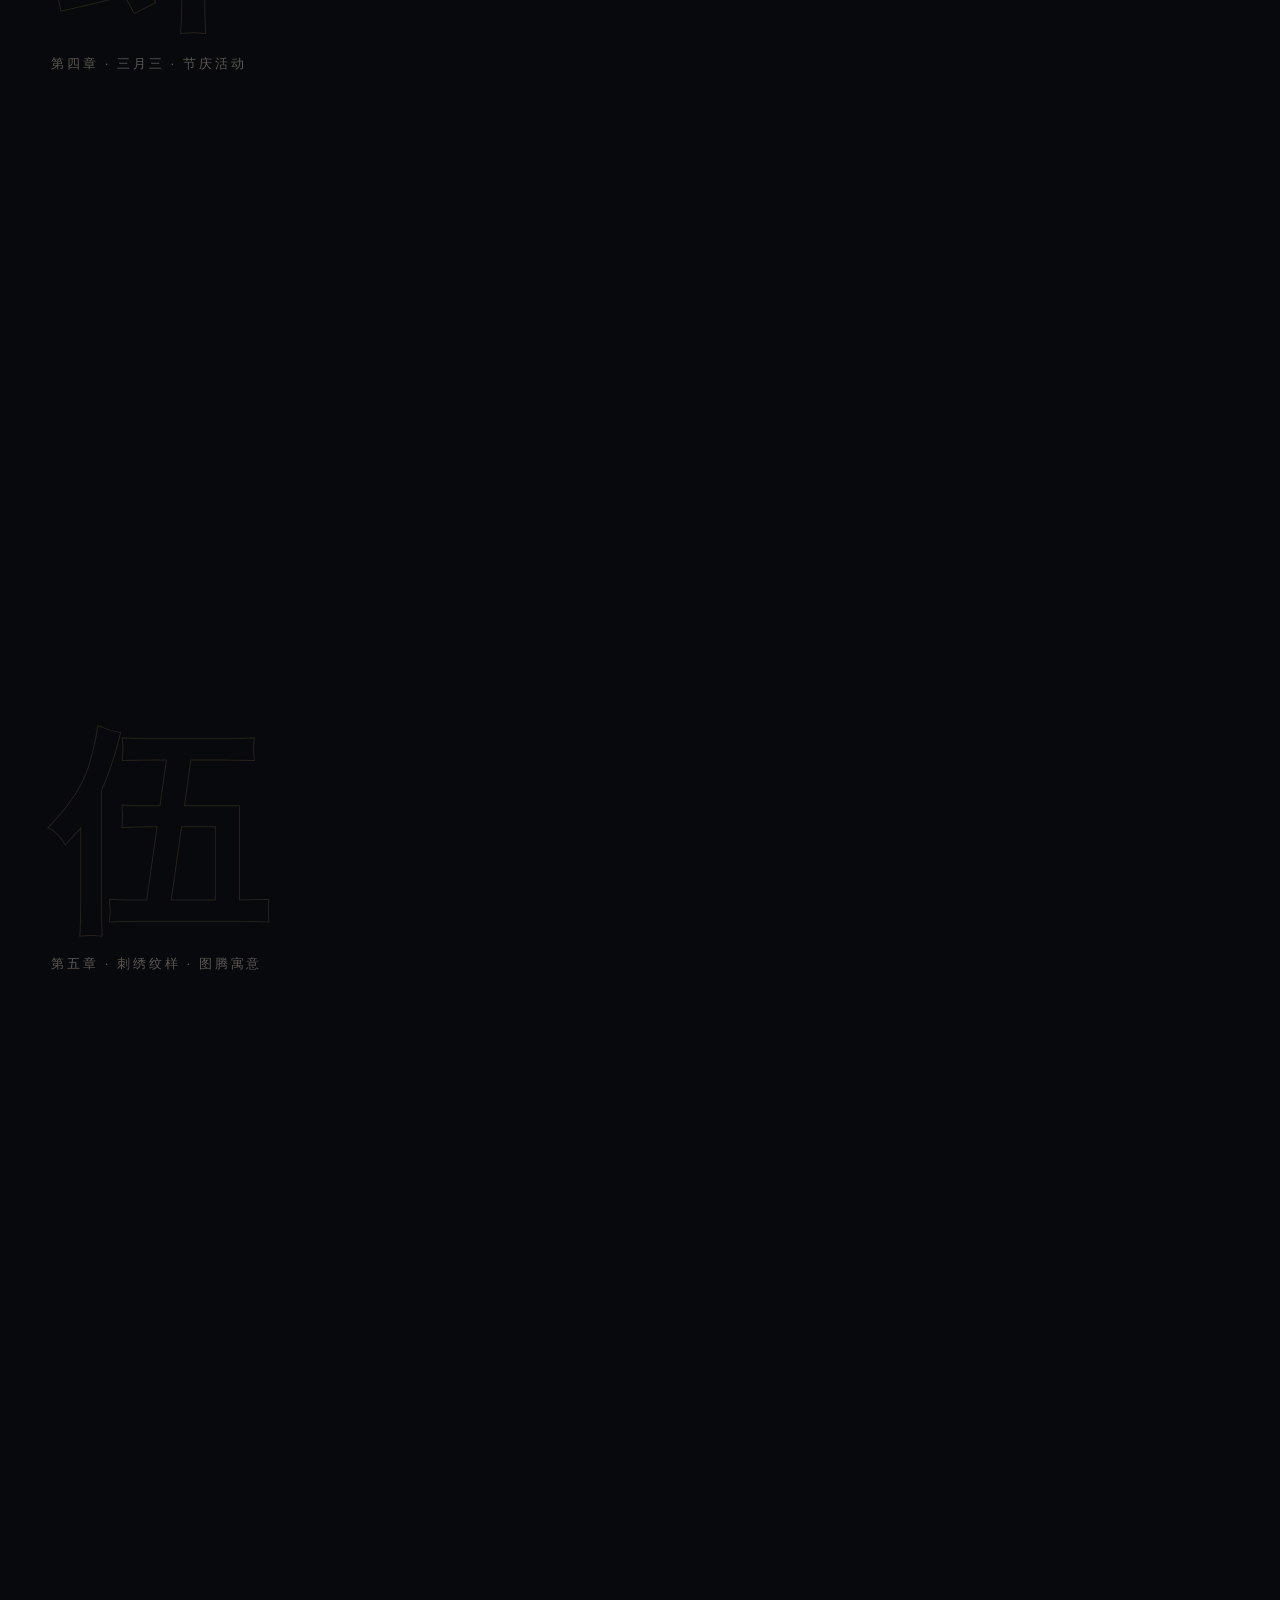
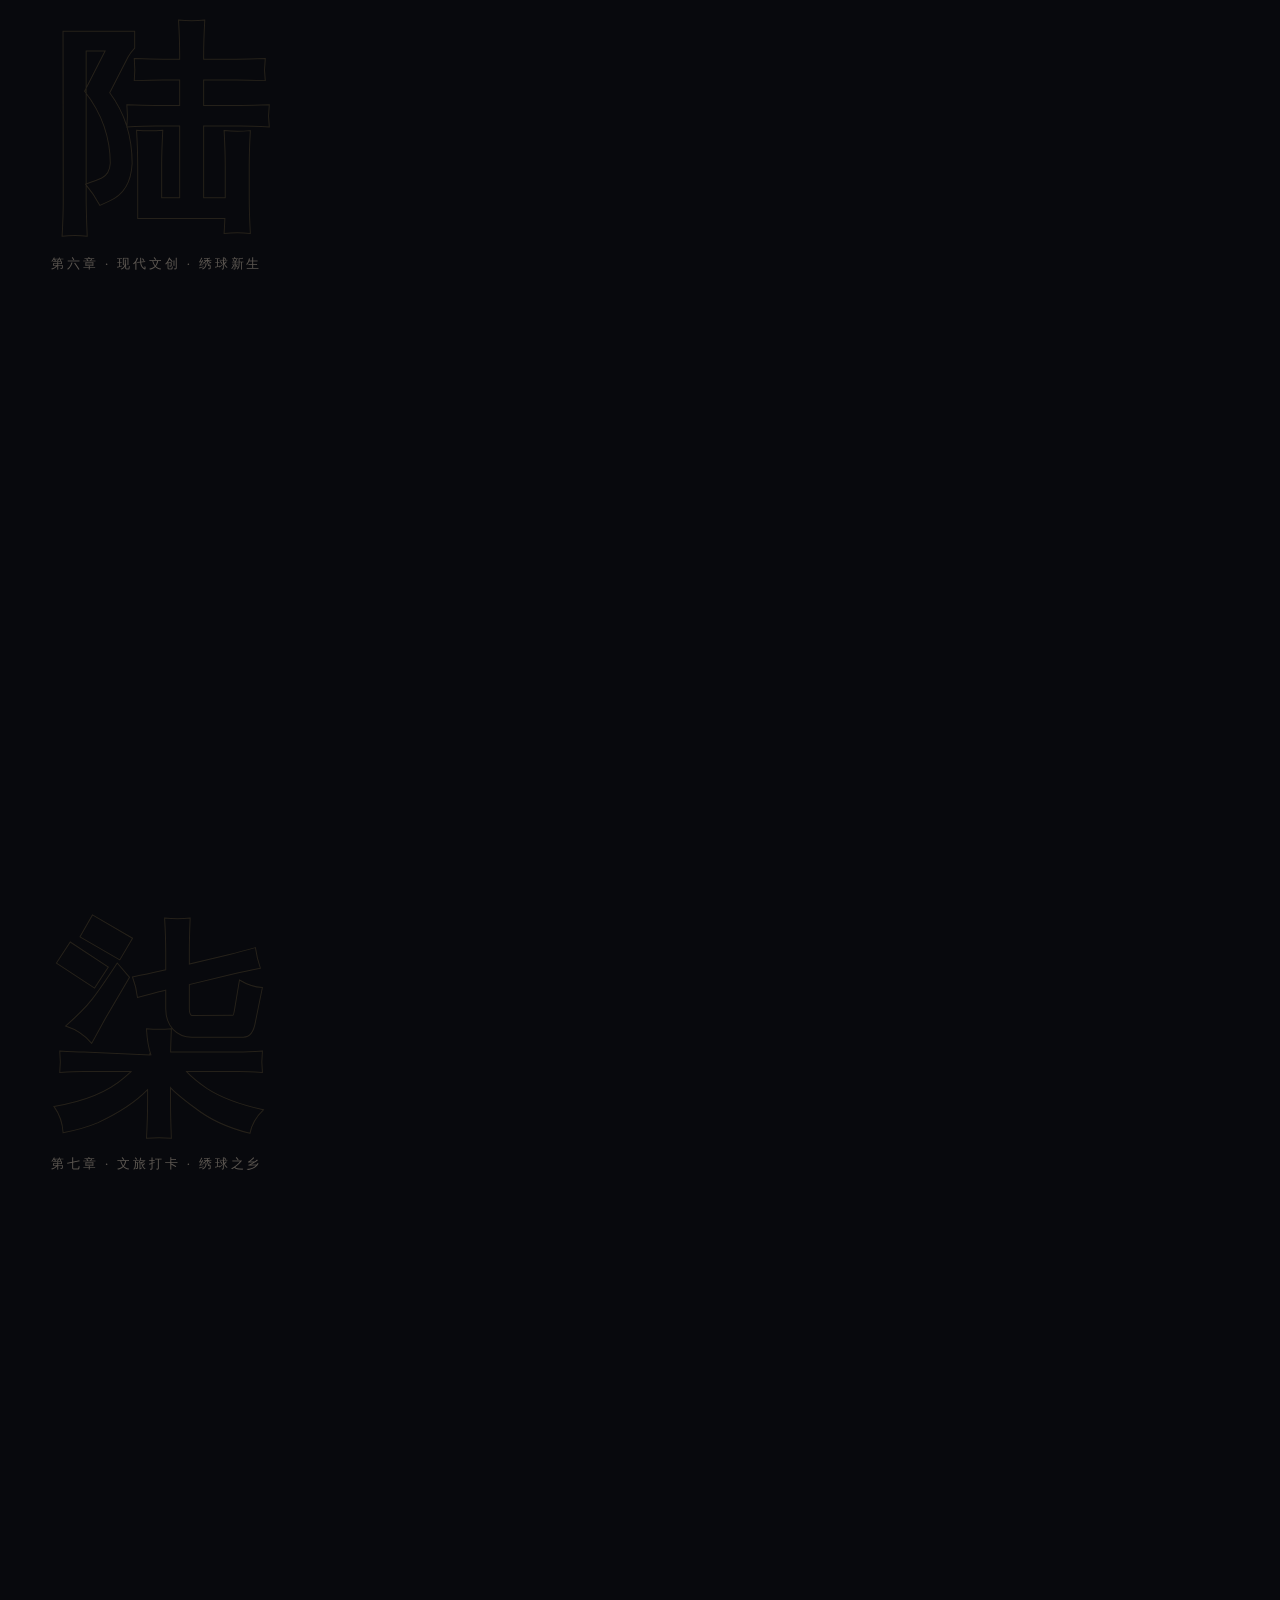
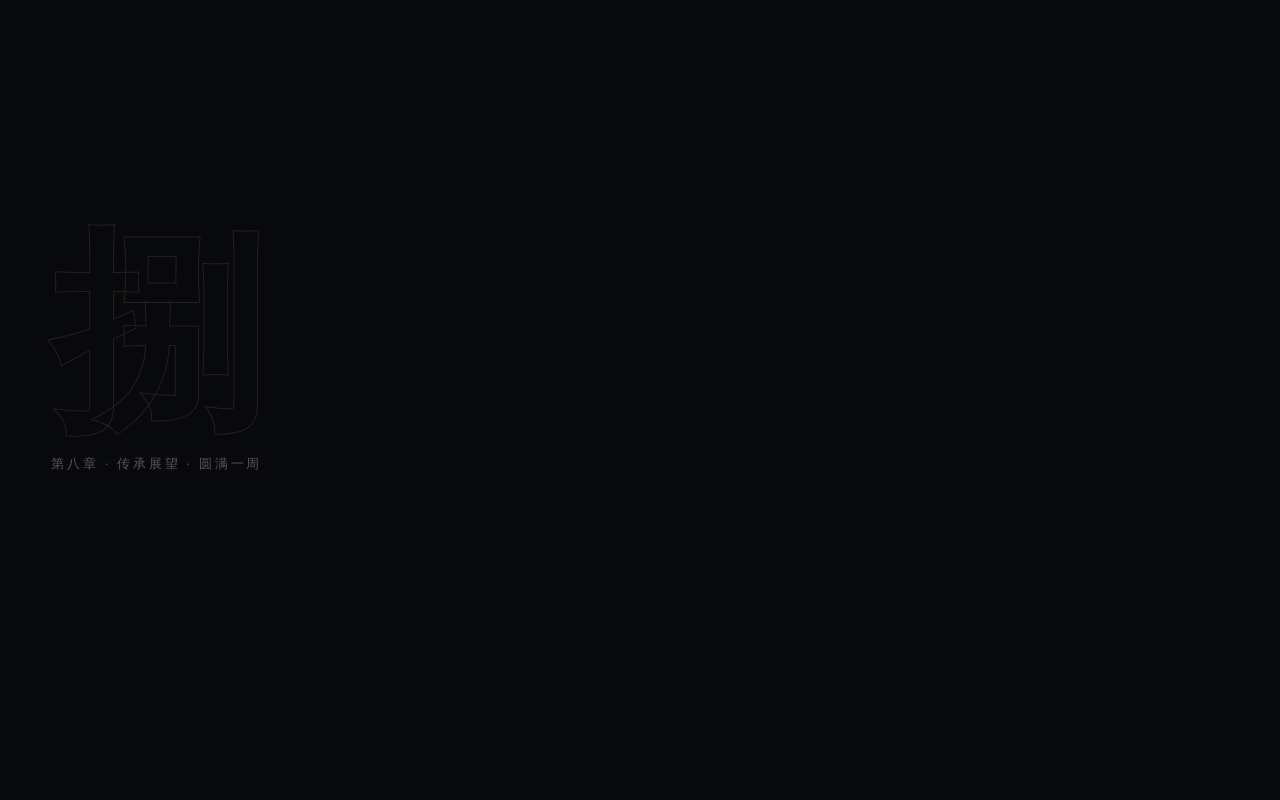
==== commit 2a5d19a2: "feat: refine embroidered xiuqiu presentation" ====
--- a/index.html
+++ b/index.html
@@ -76,11 +76,32 @@
         pointer-events:none;
     }
     #modelCanvas{
-        width:min(560px,74vmin);height:min(560px,74vmin);
+        width:min(560px,74vmin);height:min(680px,90vmin);
         display:block;cursor:grab;touch-action:pan-y;pointer-events:auto;
         transition:width .7s cubic-bezier(.2,.8,.2,1),height .7s cubic-bezier(.2,.8,.2,1),filter .7s ease;
     }
     #modelCanvas.dragging{cursor:grabbing}
+    #themeBlend{
+        --ripple-a:#8f1228;--ripple-b:#08a9d4;
+        position:absolute;left:50%;top:50%;z-index:4;pointer-events:none;
+        width:min(560px,74vmin);height:min(560px,74vmin);transform:translate(-50%,-50%);
+    }
+    .theme-ripple{
+        position:absolute;left:50%;top:50%;width:76%;aspect-ratio:1;border-radius:50%;
+        transform:translate(-50%,-50%) scale(1);opacity:0;will-change:transform,opacity;
+        border:2px solid var(--ripple-a);box-shadow:0 0 18px color-mix(in srgb,var(--ripple-a) 58%,transparent),inset 0 0 14px color-mix(in srgb,var(--ripple-a) 34%,transparent);
+    }
+    .theme-ripple.ripple-b{
+        border-color:var(--ripple-b);box-shadow:0 0 18px color-mix(in srgb,var(--ripple-b) 58%,transparent),inset 0 0 14px color-mix(in srgb,var(--ripple-b) 34%,transparent);
+    }
+    #themeBlend.playing .ripple-a{animation:themeRippleOut 1.5s cubic-bezier(.72,0,.18,1) both}
+    #themeBlend.playing .ripple-b{animation:themeRippleOut 1.28s .22s cubic-bezier(.72,0,.18,1) both}
+    @keyframes themeRippleOut{
+        0%{opacity:0;transform:translate(-50%,-50%) scale(1)}
+        13%{opacity:.72}
+        52%{opacity:.42}
+        100%{opacity:0;transform:translate(-50%,-50%) scale(1.58)}
+    }
     #glow{
         position:absolute;left:50%;top:50%;width:min(620px,82vmin);height:min(620px,82vmin);
         margin:calc(min(620px,82vmin) / -2) 0 0 calc(min(620px,82vmin) / -2);
@@ -205,7 +226,8 @@
     }
     @media (max-width:1180px){#petalNavigator{display:none}}
     @media (max-width:640px){
-        #modelCanvas{width:84vmin;height:84vmin}
+        #modelCanvas{width:84vmin;height:104vmin}
+        #themeBlend{width:84vmin;height:84vmin}
         .sec .num{left:2vw}
         .sec .label{left:calc(2vw + 62px)}
     }
@@ -227,6 +249,7 @@
     body.immersive #burst{opacity:0!important;pointer-events:none!important}
     body.immersive #stage{z-index:70;pointer-events:auto}
     body.immersive #modelCanvas{width:min(840px,92vmin);height:min(840px,92vmin);filter:drop-shadow(0 30px 34px rgba(0,0,0,.46))}
+    body.immersive #themeBlend{width:min(840px,92vmin);height:min(840px,92vmin)}
     body.immersive #glow{opacity:.82!important;transform:scale(1.38);transition:transform .7s ease}
     body.immersive #exitImmersion{opacity:1;pointer-events:auto;transform:none}
     @media (max-width:640px){
@@ -608,6 +631,7 @@
 <div id="stage">
     <div id="glow"></div>
     <canvas id="modelCanvas"></canvas>
+    <div id="themeBlend" aria-hidden="true"><i class="theme-ripple ripple-a"></i><i class="theme-ripple ripple-b"></i></div>
 </div>
 <div id="exitImmersion"><button id="btnExitImmersion" class="btn-glass" aria-label="退出赏球模式"><svg class="ic" viewBox="0 0 24 24" fill="none" stroke="currentColor" stroke-width="2" stroke-linecap="round" stroke-linejoin="round" aria-hidden="true"><path d="M15 3h6v6M21 3l-7 7M9 21H3v-6M3 21l7-7"/></svg><span>退出赏球</span></button></div>
 
@@ -776,11 +800,11 @@
     puffFactor: 0.14,
     tasselConfig: 5
 };
-const PETAL_COLORS = ['#e83d54','#ffb51e','#0e9a75','#f293b9','#e65029','#1764be','#f5cd35','#d22f71','#1ca47d','#f06a36','#e84962','#f4a4c0'];
+const PETAL_COLORS = ['#ed6fa6','#087c45','#078c6c','#eb78a8','#e54a24','#08a9d4','#efbf19','#cf286d','#119465','#c58d13','#e63b57','#ee84ae'];
 const PETAL_MOTIFS = ['bird','flower','butterfly','peony','bird','orchid','flower','butterfly','peony','bird','orchid','flower'];
 const PANEL_COLORS = ['#f6b62c','#e98521','#f4c43d','#e76c2e','#f3b331','#e58c22','#f6c94a','#df7428'];
 const COLOR_THEMES = [
-    { name:'壮锦盛彩', petals:PETAL_COLORS, panels:PANEL_COLORS, accent:'#ffc62f', pearl:'#fff4dc', tassels:['#f2c72e','#d51d4e','#1c9d73'], ribbon:'#d92f4c' },
+    { name:'壮锦盛彩', petals:PETAL_COLORS, panels:PANEL_COLORS, accent:'#ffc62f', node:'#8f1228', pearl:'#fff4dc', tassels:['#f2c72e','#d51d4e','#1c9d73'], ribbon:'#d92f4c' },
     { name:'青瓷月白', petals:['#55b9ad','#dcefe8','#76aebe','#f5f1e7','#6cc8bb','#b9dce2','#edf6ef','#4fa49d','#d8ece7','#8cc8c0','#f7f3e9','#67b3ab'], panels:['#d8eee5','#b9ddd5','#ecf5ed','#9fcfc6','#e5f1e8','#aad7cf','#f2f5ec','#c3e2dc'], accent:'#dce9e7', pearl:'#fbffff', tassels:['#f4f5ed','#b8d9d5','#6cb5ad'], ribbon:'#d9eee8' },
     { name:'靛蓝银辉', petals:['#274f91','#3f72ad','#173a75','#d9e3ee','#5a86ba','#244f86','#a9bfd8','#365f9c','#e8edf3','#1e427c','#7599c1','#cbd7e6'], panels:['#274b82','#587ba5','#dce5ee','#315d96','#91abc7','#1c3d72','#c9d6e4','#446d9e'], accent:'#d8e0ea', pearl:'#ffffff', tassels:['#eef2f6','#8da9c6','#345d92'], ribbon:'#e7ebf0' },
     { name:'绛紫流霞', petals:['#77426f','#a86491','#d9b5ca','#eee1e8','#66355f','#bf7ca5','#8d597f','#e2c5d5','#9a6289','#f1e7ec','#70416a','#c98bad'], panels:['#95627e','#d1a4bb','#ead7e1','#7d4c70','#bf8ea8','#f0e4e9','#a66f8c','#d9b9c9'], accent:'#e5d9df', pearl:'#fff9fc', tassels:['#f2e7ed','#c694ad','#875477'], ribbon:'#b37297' },
@@ -805,6 +829,7 @@
         petalSides: theme.petals.map((color) => makeVividColor(color, 1.18).multiplyScalar(.66)),
         panels: theme.panels.map((color) => makeVividColor(color, 1.3)),
         accent: makeVividColor(theme.accent, 1.22),
+        node: makeVividColor(theme.node || theme.accent, 1.25),
         pearl: makeVividColor(theme.pearl, 1.08),
         tassels: theme.tassels.map((color) => makeVividColor(color, 1.32)),
         ribbon: makeVividColor(theme.ribbon, 1.32)
@@ -813,6 +838,8 @@
 let scene, camera, renderer;
 let ballGroup, fillPanelsGroup, petalsGroup, tasselsGroup, pearlsGroup, ribbonGroup;
 let petalMaterials = [], petalSideMaterials = [], panelMaterials = [], goldMaterials = [], beadMaterials = [], tasselMaterials = [], ribbonMaterials = [], proceduralTexture, petalDirs = [];
+let tasselDynamics = [];
+let topLoopMesh = null;
 
 function adjustColorBrightness(hex, percent) {
     let num = parseInt(hex.replace('#', ''), 16);
@@ -891,6 +918,186 @@
     return texture;
 }
 
+const REFERENCE_MOTIFS = ['flower','chrysanthemum','bird','orchid','peony','tulip','bird','flower','orchid','fish','tulip','crane'];
+
+function generateReferenceEmbroideryTexture(motif = 'flower', variant = 0, baseColor = '#d34a62') {
+    const size = 512;
+    const colorCanvas = document.createElement('canvas');
+    const bumpCanvas = document.createElement('canvas');
+    colorCanvas.width = colorCanvas.height = size;
+    bumpCanvas.width = bumpCanvas.height = size;
+    const ctx = colorCanvas.getContext('2d');
+    const bump = bumpCanvas.getContext('2d');
+
+    // 预览款把缎面底色直接烘焙进贴图，避免材质颜色与彩色绣线相乘后失真。
+    ctx.fillStyle = baseColor;
+    ctx.fillRect(0,0,size,size);
+    const satin = ctx.createLinearGradient(0,0,size,size);
+    satin.addColorStop(0,'rgba(255,255,255,.34)');
+    satin.addColorStop(.24,'rgba(255,255,255,.06)');
+    satin.addColorStop(.5,'rgba(255,255,255,.24)');
+    satin.addColorStop(.76,'rgba(40,8,20,.12)');
+    satin.addColorStop(1,'rgba(255,255,255,.18)');
+    ctx.fillStyle = satin;
+    ctx.fillRect(0,0,size,size);
+    bump.fillStyle = '#777';
+    bump.fillRect(0,0,size,size);
+
+    // 细密的经纬丝线，让底布在光照下出现真实的缎面方向性。
+    for(let i=-size;i<size*2;i+=5){
+        ctx.strokeStyle = i%15===0 ? 'rgba(255,255,255,.2)' : 'rgba(77,42,31,.055)';
+        ctx.lineWidth = i%15===0 ? 1.2 : .7;
+        ctx.beginPath();ctx.moveTo(i,0);ctx.lineTo(i-size*.42,size);ctx.stroke();
+        bump.strokeStyle = i%15===0 ? '#858585' : '#727272';
+        bump.lineWidth = 1;
+        bump.beginPath();bump.moveTo(i,0);bump.lineTo(i-size*.42,size);bump.stroke();
+    }
+    for(let y=0;y<size;y+=7){
+        ctx.strokeStyle='rgba(255,255,255,.045)';ctx.beginPath();ctx.moveTo(0,y);ctx.lineTo(size,y+18);ctx.stroke();
+    }
+
+    ctx.save(); bump.save();
+    ctx.translate(size/2,size/2); bump.translate(size/2,size/2);
+    ctx.rotate(-Math.PI/2); bump.rotate(-Math.PI/2);
+    const textureScale = size / 768;
+    ctx.scale(1.22 * textureScale,1.22 * textureScale);
+    bump.scale(1.22 * textureScale,1.22 * textureScale);
+
+    const threadStroke = (points,color,width=12) => {
+        const path = new Path2D();
+        points.forEach((point,index)=>index ? path.lineTo(point[0],point[1]) : path.moveTo(point[0],point[1]));
+        ctx.lineCap='round';ctx.lineJoin='round';
+        ctx.strokeStyle='rgba(55,20,20,.3)';ctx.lineWidth=width+5;ctx.stroke(path);
+        ctx.strokeStyle=color;ctx.lineWidth=width;ctx.stroke(path);
+        ctx.setLineDash([4,5]);ctx.lineDashOffset=variant%4;
+        ctx.strokeStyle='rgba(255,255,255,.58)';ctx.lineWidth=Math.max(2.5,width*.2);ctx.stroke(path);
+        ctx.setLineDash([]);
+        bump.lineCap='round';bump.lineJoin='round';bump.strokeStyle='#e8e8e8';bump.lineWidth=width+3;bump.stroke(path);
+        bump.setLineDash([4,5]);bump.strokeStyle='#fff';bump.lineWidth=Math.max(3,width*.28);bump.stroke(path);bump.setLineDash([]);
+    };
+
+    const threadedEllipse = (x,y,rx,ry,rotation,color) => {
+        ctx.save();ctx.translate(x,y);ctx.rotate(rotation);
+        ctx.shadowColor='rgba(55,16,20,.3)';ctx.shadowBlur=5;ctx.shadowOffsetY=3;
+        ctx.fillStyle=color;ctx.beginPath();ctx.ellipse(0,0,rx,ry,0,0,Math.PI*2);ctx.fill();ctx.shadowColor='transparent';
+        ctx.save();ctx.beginPath();ctx.ellipse(0,0,rx,ry,0,0,Math.PI*2);ctx.clip();
+        for(let xx=-rx-ry;xx<rx+ry;xx+=7){
+            ctx.strokeStyle=((xx+rx+ry)/7)%2<1?'rgba(255,255,255,.62)':'rgba(70,20,30,.24)';ctx.lineWidth=3.2;
+            ctx.beginPath();ctx.moveTo(xx,-ry*1.2);ctx.lineTo(xx+ry*.55,ry*1.2);ctx.stroke();
+        }
+        ctx.restore();ctx.strokeStyle='rgba(255,230,142,.72)';ctx.lineWidth=3;ctx.stroke();ctx.restore();
+        bump.save();bump.translate(x,y);bump.rotate(rotation);bump.fillStyle='#e7e7e7';bump.beginPath();bump.ellipse(0,0,rx,ry,0,0,Math.PI*2);bump.fill();
+        for(let xx=-rx;xx<rx;xx+=8){bump.strokeStyle='#fff';bump.lineWidth=3.5;bump.beginPath();bump.moveTo(xx,-ry*.85);bump.lineTo(xx+ry*.35,ry*.85);bump.stroke();}
+        bump.restore();
+    };
+
+    const threadedPolygon = (points,color) => {
+        const path = new Path2D();
+        points.forEach((point,index)=>index?path.lineTo(point[0],point[1]):path.moveTo(point[0],point[1]));path.closePath();
+        ctx.save();ctx.shadowColor='rgba(50,15,20,.3)';ctx.shadowBlur=5;ctx.shadowOffsetY=3;ctx.fillStyle=color;ctx.fill(path);ctx.shadowColor='transparent';
+        ctx.save();ctx.clip(path);for(let x=-250;x<250;x+=8){ctx.strokeStyle=((x+250)/8)%2<1?'rgba(255,255,255,.58)':'rgba(60,18,25,.22)';ctx.lineWidth=3;ctx.beginPath();ctx.moveTo(x,-230);ctx.lineTo(x+170,230);ctx.stroke();}ctx.restore();
+        ctx.strokeStyle='rgba(255,229,143,.75)';ctx.lineWidth=3;ctx.stroke(path);ctx.restore();
+        bump.fillStyle='#e5e5e5';bump.fill(path);bump.strokeStyle='#fff';bump.lineWidth=3;bump.stroke(path);
+    };
+
+    const stem = (from=[0,175],to=[0,-105]) => threadStroke([from,[from[0]-22,42],[to[0]+16,-28],to],'#319153',9);
+    const leaf = (x,y,turn,color='#4aaa61') => threadedEllipse(x,y,22,58,turn,color);
+    const fivePetalFlower = (cx,cy,palette,scale=1) => {
+        for(let i=0;i<5;i++){
+            const angle=i*Math.PI*2/5-Math.PI/2;
+            threadedEllipse(cx+Math.cos(angle)*35*scale,cy+Math.sin(angle)*35*scale,24*scale,44*scale,angle+Math.PI/2,palette[i%palette.length]);
+        }
+        threadedEllipse(cx,cy,26*scale,26*scale,0,'#f4bf31');
+        for(let i=0;i<12;i++)threadStroke([[cx,cy],[cx+Math.cos(i*.524)*22*scale,cy+Math.sin(i*.524)*22*scale]],i%2?'#8b322e':'#fff0a2',3);
+    };
+
+    if(motif==='tulip'){
+        // 参考图青色瓣：单枝红郁金香。减少细碎轮廓，缩小后仍保持清晰。
+        ctx.save();bump.save();ctx.translate(0,78);bump.translate(0,78);
+        threadStroke([[2,182],[-3,96],[3,18],[2,-48]],'#288e4d',11);
+        threadedEllipse(-43,73,25,68,-.82,'#429c52');
+        threadedEllipse(45,43,23,62,.82,'#61ad58');
+        threadedPolygon([[-78,-61],[-52,-140],[-9,-104],[10,-158],[38,-105],[72,-142],[76,-60],[35,-18],[-34,-22]],'#dc233e');
+        threadStroke([[-50,-129],[-10,-103],[9,-151]],'#ff7c82',5);
+        threadStroke([[10,-151],[39,-104],[68,-132]],'#9e1831',5);
+        threadStroke([[-34,-22],[2,-61],[35,-18]],'#f26d78',4);
+        ctx.restore();bump.restore();
+    }else if(motif==='chrysanthemum'){
+        // 参考图绿瓣：一朵橙红色小菊，宽针脚比密集细瓣更像真实刺绣。
+        threadStroke([[1,188],[-5,98],[3,18],[0,-42]],'#2c8b4c',10);
+        threadedEllipse(-46,78,24,61,-.86,'#4b9f51');
+        threadedEllipse(48,43,22,56,.84,'#69ad58');
+        for(let i=0;i<12;i++){
+            const a=i*Math.PI*2/12-Math.PI/2;
+            const distance=i%2 ? 45 : 51;
+            threadedEllipse(Math.cos(a)*distance,-66+Math.sin(a)*distance,18,39,a+Math.PI/2,i%2?'#e2482e':'#f28b28');
+        }
+        threadedEllipse(0,-66,31,31,0,'#9f2923');
+        for(let i=0;i<10;i++){
+            const a=i*Math.PI*2/10;
+            threadStroke([[0,-66],[Math.cos(a)*25,-66+Math.sin(a)*25]],i%2?'#ffcf43':'#f17b2e',3.5);
+        }
+    }else if(motif==='fish'){
+        // 参考图金色瓣：双鱼相向，主体稍向两侧避开中央流苏。
+        const drawFish=(cx,cy,flip,color,finColor)=>{
+            ctx.save();bump.save();ctx.translate(cx,cy);bump.translate(cx,cy);ctx.scale(flip,1);bump.scale(flip,1);
+            threadedEllipse(0,0,72,31,-.08,color);
+            threadedPolygon([[58,0],[108,-43],[101,38]],finColor);
+            threadedPolygon([[-2,-24],[30,-53],[42,-18]],finColor);
+            threadStroke([[-52,-7],[-22,-21],[18,-18],[52,-4]],'#722b35',4.5);
+            threadStroke([[-48,9],[-18,21],[20,18],[48,6]],'#f1b34b',3.5);
+            threadedEllipse(-39,-4,10,10,0,'#fff0b5');
+            threadedEllipse(-42,-6,4.5,4.5,0,'#27212b');
+            for(let s=-1;s<=2;s++) threadStroke([[s*20,-20],[s*8,0],[s*20,20]],'#8f4a28',3.5);
+            ctx.restore();bump.restore();
+        };
+        drawFish(-55,-60,1,'#d9512d','#8f2533');
+        drawFish(55,48,-1,'#b9492c','#753249');
+        threadStroke([[-116,80],[-70,110],[-18,99],[35,118],[108,84]],'#3f8f4d',5);
+    }else if(motif==='bird' || motif==='crane'){
+        const crane=motif==='crane';
+        threadedEllipse(-18,-8,crane?80:92,crane?31:42,-.12,crane?'#f2f0e8':'#276fa8');
+        threadedEllipse(-34,-12,crane?48:54,crane?23:30,-.28,crane?'#e7e8e5':'#f0b833');
+        threadedEllipse(72,-54,23,21,0,crane?'#f6f2e8':'#d84343');
+        threadStroke([[58,-54],[112,-62],[142,-45]],crane?'#d99d39':'#f4c436',7);
+        threadStroke([[-90,-6],[-145,-80],[-172,-95]],crane?'#202d40':'#d53b4d',10);
+        threadStroke([[-84,8],[-148,56],[-176,80]],crane?'#d7d7d0':'#39a0b4',8);
+        threadedEllipse(77,-58,4,4,0,'#1d1720');
+        if(crane){threadStroke([[12,18],[46,122]],'#a83732',6);threadStroke([[-4,18],[-30,126]],'#a83732',6);}
+    }else{
+        // 参考图粉色瓣：白紫花配青绿枝叶，使用大面积长短针表现花瓣层次。
+        stem([0,190],[2,-62]);leaf(-51,80,-.9);leaf(55,38,.9);
+        const palette=motif==='orchid'?['#f7f4f2','#78aee0','#d9d4f1','#ffffff','#f1c841']:motif==='peony'?['#e3436c','#f28dab','#f8c0cf','#d92f59','#f8d66c']:['#fffdf5','#7857b8','#f1edff','#ffffff','#4d86cc'];
+        fivePetalFlower(4,-72,palette,motif==='peony'?1.08:motif==='flower'?1.3:1.12);
+        if(motif==='flower'){
+            for(let i=0;i<5;i++){
+                const a=i*Math.PI*2/5-Math.PI/2;
+                threadStroke([[4+Math.cos(a)*14,-72+Math.sin(a)*14],[4+Math.cos(a)*66,-72+Math.sin(a)*66]],i%2?'#583993':'#3378bd',5.5);
+            }
+            threadStroke([[2,-34],[72,7],[110,53]],'#318b51',6);
+            threadedEllipse(93,35,14,34,.72,'#55a55a');
+        }
+        if(motif==='orchid')threadStroke([[20,-30],[112,30],[142,72]],'#3d9a58',6);
+    }
+
+    // 零散短针脚使图案边缘不再像平面印刷。
+    for(let i=0;i<28;i++){
+        const a=(i*2.399)+(variant*.37),r=105+(i%5)*18,x=Math.cos(a)*r,y=Math.sin(a)*r*.88;
+        ctx.strokeStyle='rgba(255,235,167,.5)';ctx.lineWidth=1.4;ctx.beginPath();ctx.moveTo(x,y);ctx.lineTo(x+Math.cos(a)*8,y+Math.sin(a)*8);ctx.stroke();
+        bump.strokeStyle='#aaa';bump.lineWidth=1.5;bump.beginPath();bump.moveTo(x,y);bump.lineTo(x+Math.cos(a)*8,y+Math.sin(a)*8);bump.stroke();
+    }
+    ctx.restore();bump.restore();
+
+    const map = new THREE.CanvasTexture(colorCanvas);
+    const bumpMap = new THREE.CanvasTexture(bumpCanvas);
+    [map,bumpMap].forEach((texture)=>{
+        texture.wrapS=THREE.ClampToEdgeWrapping;texture.wrapT=THREE.ClampToEdgeWrapping;
+        texture.anisotropy=renderer?renderer.capabilities.getMaxAnisotropy():1;
+    });
+    if('colorSpace' in map && THREE.SRGBColorSpace) map.colorSpace=THREE.SRGBColorSpace;
+    return {map,bumpMap};
+}
+
 function generatePanelTexture(baseColor, panelIndex) {
     const canvas = document.createElement('canvas');
     canvas.width = 512; canvas.height = 512;
@@ -1044,15 +1251,25 @@
     outerGeom.setIndex(outerIndices);
     outerGeom.computeVertexNormals();
     const silkColor = PETAL_COLORS[petalIndex % PETAL_COLORS.length];
+    const previewBaseColor = makeVividColor(silkColor,1.34).getStyle();
+    const embroideryPreview = generateReferenceEmbroideryTexture(REFERENCE_MOTIFS[petalIndex % REFERENCE_MOTIFS.length],petalIndex,previewBaseColor);
     const silkMat = new THREE.MeshPhysicalMaterial({
-        map: generateEmbroideryTexture(silkColor, PETAL_MOTIFS[petalIndex % PETAL_MOTIFS.length]),
-        color: silkColor,
-        roughness: 0.26,
-        metalness: 0.08,
-        clearcoat: 0.58,
-        clearcoatRoughness: 0.14,
+        map: embroideryPreview.map,
+        bumpMap: embroideryPreview.bumpMap,
+        bumpScale: .075,
+        color: '#ffffff',
+        roughness: 0.58,
+        metalness: 0.01,
+        clearcoat: 0.08,
+        clearcoatRoughness: 0.62,
         side: THREE.FrontSide
     });
+    silkMat.userData.embroideryThemeIndex = 0;
+    silkMat.userData.embroideryMap = embroideryPreview.map;
+    silkMat.userData.embroideryBumpMap = embroideryPreview.bumpMap;
+    silkMat.userData.motif = REFERENCE_MOTIFS[petalIndex % REFERENCE_MOTIFS.length];
+    silkMat.userData.petalIndex = petalIndex;
+    silkMat.userData.previewColor = new THREE.Color('#ffffff');
     petalMaterials.push(silkMat);
     const outerMesh = new THREE.Mesh(outerGeom, silkMat);
     const wallGroup = new THREE.Group();
@@ -1121,7 +1338,7 @@
             clearcoat: 0.65,
             clearcoatRoughness: 0.08
         });
-        pearlMat.userData.paletteRole = 'accent';
+        pearlMat.userData.paletteRole = 'node';
         beadMaterials.push(pearlMat);
         nodeGroup.add(new THREE.Mesh(new THREE.SphereGeometry(0.15, 16, 12), pearlMat));
         for (let i = 0; i < 7; i++) {
@@ -1136,6 +1353,7 @@
 
 function buildTassels(configCount) {
     tasselsGroup.clear();
+    tasselDynamics = [];
     if (configCount === 0) return;
     const targetNodeIndices = configCount === 5 ? [1, 2, 3, 4, 5] : [1];
     targetNodeIndices.forEach((nodeIdx) => {
@@ -1169,22 +1387,34 @@
         capMesh.position.y = -1.2 * scale;
         capMesh.rotation.x = Math.PI;
         tasselGroup.add(capMesh);
+        // 以尖帽尖端作为整束流苏的唯一铰接点，丝线从这里汇拢后再自然散开。
+        const strandRoot = new THREE.Group();
+        strandRoot.position.y = -1.40 * scale;
+        tasselGroup.add(strandRoot);
         const tasselColors = nodeIdx % 2 ? ['#f2c72e','#f6d643','#e9ad21'] : ['#d51d4e','#f1ba2b','#1c9d73'];
         for (let s = 0; s < 18; s++) {
             const a = (s / 18) * Math.PI * 2;
-            const r = .09 * scale;
             const drift = .16 + (s % 4) * .022;
             const curve = new THREE.CatmullRomCurve3([
-                new THREE.Vector3(Math.cos(a) * r, -1.45 * scale, Math.sin(a) * r),
-                new THREE.Vector3(Math.cos(a) * drift, -2.45 * scale, Math.sin(a) * drift),
-                new THREE.Vector3(Math.cos(a) * (drift + .07), -3.90 * scale, Math.sin(a) * (drift + .07))
+                new THREE.Vector3(0, 0, 0),
+                new THREE.Vector3(Math.cos(a) * .025 * scale, -.18 * scale, Math.sin(a) * .025 * scale),
+                new THREE.Vector3(Math.cos(a) * drift * .42 * scale, -.76 * scale, Math.sin(a) * drift * .42 * scale),
+                new THREE.Vector3(Math.cos(a) * drift * .78 * scale, -1.58 * scale, Math.sin(a) * drift * .78 * scale),
+                new THREE.Vector3(Math.cos(a) * (drift + .07) * scale, -2.50 * scale, Math.sin(a) * (drift + .07) * scale)
             ]);
             const strandMaterial = new THREE.MeshStandardMaterial({color:tasselColors[s % tasselColors.length],roughness:.48,metalness:.04});
             strandMaterial.userData.paletteSlot = s % 3;
             tasselMaterials.push(strandMaterial);
-            const strand = new THREE.Mesh(new THREE.TubeGeometry(curve, 12, .014 * scale, 5, false), strandMaterial);
-            tasselGroup.add(strand);
+            const strand = new THREE.Mesh(new THREE.TubeGeometry(curve, 20, .014 * scale, 5, false), strandMaterial);
+            strandRoot.add(strand);
         }
+        tasselDynamics.push({
+            root: strandRoot,
+            phase: nodeIdx * 1.37,
+            angle: 0,
+            velocity: 0,
+            weight: isMainBottom ? 1 : .82
+        });
         tasselsGroup.add(tasselGroup);
     });
 }
@@ -1199,18 +1429,63 @@
         side: THREE.DoubleSide
     });
     ribbonMaterials.push(ribbonMat);
-    [-.22,.22].forEach((offset) => {
-        const loopGeom = new THREE.TorusGeometry(.48, .055, 12, 28, Math.PI * 1.66);
-        const loopMesh = new THREE.Mesh(loopGeom, ribbonMat);
-        loopMesh.position.set(topNode.x + offset, topNode.y + .56, topNode.z);
-        loopMesh.rotation.z = Math.PI / 2 + offset * .65;
-        ribbonGroup.add(loopMesh);
-    });
+    const loopCurve = new THREE.CatmullRomCurve3([
+        new THREE.Vector3(0,-.38,0),
+        new THREE.Vector3(-.30,0,0),
+        new THREE.Vector3(0,.38,0),
+        new THREE.Vector3(.30,0,0)
+    ],true,'centripetal');
+    const loopGeom = new THREE.TubeGeometry(loopCurve,48,.052,8,true);
+    topLoopMesh = new THREE.Mesh(loopGeom, ribbonMat);
+    topLoopMesh.position.set(topNode.x, topNode.y + 1.72, topNode.z);
+    ribbonGroup.add(topLoopMesh);
     const knotMaterial = new THREE.MeshStandardMaterial({color:0xffc62f,metalness:.8,roughness:.18});
     knotMaterial.userData.paletteRole = 'accent';
     beadMaterials.push(knotMaterial);
     const knot = new THREE.Mesh(new THREE.SphereGeometry(.16, 14, 12), knotMaterial);
     knot.position.set(topNode.x, topNode.y + .24, topNode.z); ribbonGroup.add(knot);
+
+    // 球顶挂绳：两股红金丝线交织，并从连接珠中贯穿，避免珠子或挂环悬空。
+    const goldThreadMat = new THREE.MeshStandardMaterial({color:0xffc62f,metalness:.28,roughness:.38});
+    goldMaterials.push(goldThreadMat);
+    const addBraidedThread = (phase, material) => {
+        const points = [];
+        const segments = 34;
+        for (let i = 0; i <= segments; i++) {
+            const t = i / segments;
+            const helix = t * Math.PI * 6 + phase;
+            const braidRadius = Math.sin(Math.PI * t);
+            points.push(new THREE.Vector3(
+                topNode.x + Math.cos(helix) * .027 * braidRadius,
+                topNode.y + .035 + t * 1.30,
+                topNode.z + Math.sin(helix) * .022 * braidRadius
+            ));
+        }
+        const curve = new THREE.CatmullRomCurve3(points);
+        const strand = new THREE.Mesh(new THREE.TubeGeometry(curve, 48, .018, 5, false), material);
+        ribbonGroup.add(strand);
+    };
+    addBraidedThread(0, ribbonMat);
+    addBraidedThread(Math.PI, goldThreadMat);
+
+    const upperNodeMat = new THREE.MeshPhysicalMaterial({color:0x8f1228,roughness:.2,clearcoat:.72,clearcoatRoughness:.16});
+    const upperPearlMat = new THREE.MeshPhysicalMaterial({color:0xfff4dc,roughness:.18,clearcoat:.65});
+    upperNodeMat.userData.paletteRole = 'node';
+    upperPearlMat.userData.paletteRole = 'pearl';
+    beadMaterials.push(upperNodeMat, upperPearlMat);
+    const upperBeads = [
+        {y:.47,r:.085,mat:upperNodeMat},
+        {y:.67,r:.066,mat:knotMaterial},
+        {y:.86,r:.09,mat:upperPearlMat},
+        {y:1.05,r:.068,mat:knotMaterial},
+        {y:1.22,r:.082,mat:upperNodeMat},
+        {y:1.34,r:.055,mat:knotMaterial}
+    ];
+    upperBeads.forEach(({y,r,mat}) => {
+        const bead = new THREE.Mesh(new THREE.SphereGeometry(r, 14, 12), mat);
+        bead.position.set(topNode.x, topNode.y + y, topNode.z);
+        ribbonGroup.add(bead);
+    });
 }
 
 function buildHomeModel() {
@@ -1268,7 +1543,13 @@
 let lastThemePetalIndex = -1;
 let themeSpin = 0;
 let themeSpinTarget = 0;
-const CAMERA_HOME_Z = 12;
+let themeSpinStart = 0;
+let themeTransitionStart = 0;
+let themeTransitionActive = false;
+let themeMidpointApplied = true;
+let pendingThemeIndex = 0;
+const THEME_TRANSITION_DURATION = 1500;
+const CAMERA_HOME_Z = 14.55;
 const CAMERA_IMMERSIVE_Z = 9.1;
 
 function setImmersive(next) {
@@ -1284,12 +1565,14 @@
 function initHomeModel() {
     const canvas = document.getElementById('modelCanvas');
     scene = new THREE.Scene();
-    camera = new THREE.PerspectiveCamera(42, 1, 0.1, 100);
-    camera.position.set(0, 0.2, 12);
+    const initialCanvasWidth = canvas.clientWidth || 560;
+    const initialCanvasHeight = canvas.clientHeight || 680;
+    camera = new THREE.PerspectiveCamera(42, initialCanvasWidth / initialCanvasHeight, 0.1, 100);
+    camera.position.set(0, 0.2, CAMERA_HOME_Z);
     camera.lookAt(0, -1.2, 0);
     renderer = new THREE.WebGLRenderer({ canvas, antialias: true, alpha: true });
     renderer.setPixelRatio(Math.min(window.devicePixelRatio || 1, 2));
-    renderer.setSize(canvas.clientWidth || 560, canvas.clientHeight || 560, false);
+    renderer.setSize(initialCanvasWidth, initialCanvasHeight, false);
     renderer.shadowMap.enabled = true;
     renderer.shadowMap.type = THREE.PCFSoftShadowMap;
     renderer.toneMapping = THREE.ACESFilmicToneMapping;
@@ -1337,6 +1620,7 @@
 const petalNavigator = document.getElementById('petalNavigator');
 const petalTrack = document.getElementById('petalTrack');
 const petalNavLabel = document.getElementById('petalNavLabel');
+const themeBlend = document.getElementById('themeBlend');
 const petalStops = PETAL_GUIDE_LABELS.map((label, index) => {
     const button = document.createElement('button');
     button.type = 'button';
@@ -1360,8 +1644,19 @@
     petalNavLabel.textContent = `第 ${topPetalIndex + 1} 款 · ${COLOR_THEMES[themeIndex].name}`;
     if (lastThemePetalIndex !== topPetalIndex) {
         lastThemePetalIndex = topPetalIndex;
-        activeThemeIndex = themeIndex;
+        pendingThemeIndex = themeIndex;
+        themeSpinStart = themeSpin;
         themeSpinTarget = themeSpin + Math.PI * 2;
+        themeTransitionStart = performance.now();
+        themeTransitionActive = true;
+        themeMidpointApplied = false;
+        if(themeBlend){
+            themeBlend.style.setProperty('--ripple-a',COLOR_THEMES[themeIndex].petals[0]);
+            themeBlend.style.setProperty('--ripple-b',COLOR_THEMES[themeIndex].accent);
+            themeBlend.classList.remove('playing');
+            void themeBlend.offsetWidth;
+            themeBlend.classList.add('playing');
+        }
     }
     petalStops.forEach((stop, i) => {
         const selected = i === topPetalIndex;
@@ -1455,12 +1750,34 @@
 
 function updateThemeColors() {
     const palette = COLOR_THEMES[activeThemeIndex].colors;
-    const ease = .055;
-    petalMaterials.forEach((material, index) => material.color.lerp(palette.petals[index % palette.petals.length], ease));
+    const ease = themeTransitionActive ? .22 : .055;
+    petalMaterials.forEach((material, index) => {
+        if(material.userData.embroideryThemeIndex !== activeThemeIndex){
+            const themePetalColor = COLOR_THEMES[activeThemeIndex].petals[index % COLOR_THEMES[activeThemeIndex].petals.length];
+            const themeBaseColor = makeVividColor(themePetalColor,1.34).getStyle();
+            const embroidery = generateReferenceEmbroideryTexture(material.userData.motif,material.userData.petalIndex,themeBaseColor);
+            if(material.userData.embroideryMap) material.userData.embroideryMap.dispose();
+            if(material.userData.embroideryBumpMap) material.userData.embroideryBumpMap.dispose();
+            material.userData.embroideryThemeIndex = activeThemeIndex;
+            material.userData.embroideryMap = embroidery.map;
+            material.userData.embroideryBumpMap = embroidery.bumpMap;
+            material.map = embroidery.map;
+            material.bumpMap = embroidery.bumpMap;
+            material.needsUpdate = true;
+        }
+        material.color.lerp(material.userData.previewColor, ease);
+        material.bumpScale += (.075 - material.bumpScale) * .12;
+        material.roughness += (.58 - material.roughness) * .1;
+        material.clearcoat += (.08 - material.clearcoat) * .1;
+        material.clearcoatRoughness += (.62 - material.clearcoatRoughness) * .1;
+    });
     petalSideMaterials.forEach((material) => material.color.lerp(palette.petalSides[material.userData.paletteSlot % palette.petalSides.length], ease));
     panelMaterials.forEach((material) => material.color.lerp(palette.panels[material.userData.paletteSlot % palette.panels.length], ease));
     goldMaterials.forEach((material) => material.color.lerp(palette.accent, ease));
-    beadMaterials.forEach((material) => material.color.lerp(material.userData.paletteRole === 'pearl' ? palette.pearl : palette.accent, ease));
+    beadMaterials.forEach((material) => {
+        const target = material.userData.paletteRole === 'pearl' ? palette.pearl : material.userData.paletteRole === 'node' ? palette.node : palette.accent;
+        material.color.lerp(target,ease);
+    });
     tasselMaterials.forEach((material) => material.color.lerp(palette.tassels[material.userData.paletteSlot % palette.tassels.length], ease));
     ribbonMaterials.forEach((material) => material.color.lerp(palette.ribbon, ease));
 }
@@ -1480,12 +1797,28 @@
 
     const totalDeg = rot + dragRot;
     const rad = totalDeg * Math.PI / 180;
+    if(themeTransitionActive){
+        const transitionProgress = Math.min(1,Math.max(0,(now-themeTransitionStart)/THEME_TRANSITION_DURATION));
+        if(!themeMidpointApplied && transitionProgress >= .5){
+            activeThemeIndex = pendingThemeIndex;
+            themeMidpointApplied = true;
+        }
+        // 五次缓入缓出制造明显的“慢—快—慢”顿挫节奏。
+        const easedSpin = transitionProgress < .5
+            ? 16 * Math.pow(transitionProgress,5)
+            : 1 - Math.pow(-2 * transitionProgress + 2,5) / 2;
+        themeSpin = themeSpinStart + (themeSpinTarget-themeSpinStart) * easedSpin;
+        if(transitionProgress >= 1){
+            activeThemeIndex = pendingThemeIndex;
+            themeMidpointApplied = true;
+            themeTransitionActive = false;
+            themeSpin = themeSpinTarget;
+        }
+    }
     updateThemeColors();
     if (ballGroup) {
         const baseQuaternion = new THREE.Quaternion().setFromEuler(new THREE.Euler(0, rad, 0));
         ballGroup.quaternion.copy(baseQuaternion);
-        themeSpin += (themeSpinTarget - themeSpin) * .075;
-        if (Math.abs(themeSpinTarget - themeSpin) < .001) themeSpin = themeSpinTarget;
         ballGroup.rotateY(themeSpin);
 
         petalMaterials.forEach((material) => {
@@ -1508,10 +1841,19 @@
     velS += (v - velS) * 0.08;
     lastY = window.scrollY; lastT = now;
 
-    const amp = Math.min(24, Math.max(2, Math.abs(velS) * 0.45 + 1.5));
-    const speed = 1.8 + amp * 0.055;
-    const swing = amp * Math.sin(now * 0.001 * speed);
-    if (tasselsGroup) tasselsGroup.rotation.z = swing * Math.PI / 180;
+    // 每束丝线以尖帽为固定根点作阻尼摆动：滚动带来惯性，停止后在重力下回到垂直方向。
+    const frameScale = Math.min(2, dt / 16.67);
+    const inertialLean = THREE.MathUtils.clamp(-velS * .055, -.18, .18);
+    tasselDynamics.forEach((dynamic) => {
+        const breeze = Math.sin(now * .00135 + dynamic.phase) * .012;
+        const targetLean = inertialLean * dynamic.weight + breeze;
+        dynamic.velocity += (targetLean - dynamic.angle) * .052 * frameScale;
+        dynamic.velocity *= Math.pow(.87, frameScale);
+        dynamic.angle += dynamic.velocity * frameScale;
+        dynamic.root.rotation.z = dynamic.angle;
+        dynamic.root.rotation.x = Math.sin(now * .0011 + dynamic.phase * 1.7) * .008;
+    });
+    if (tasselsGroup) tasselsGroup.rotation.z = 0;
 
     if (renderer) {
         const canvas = renderer.domElement;
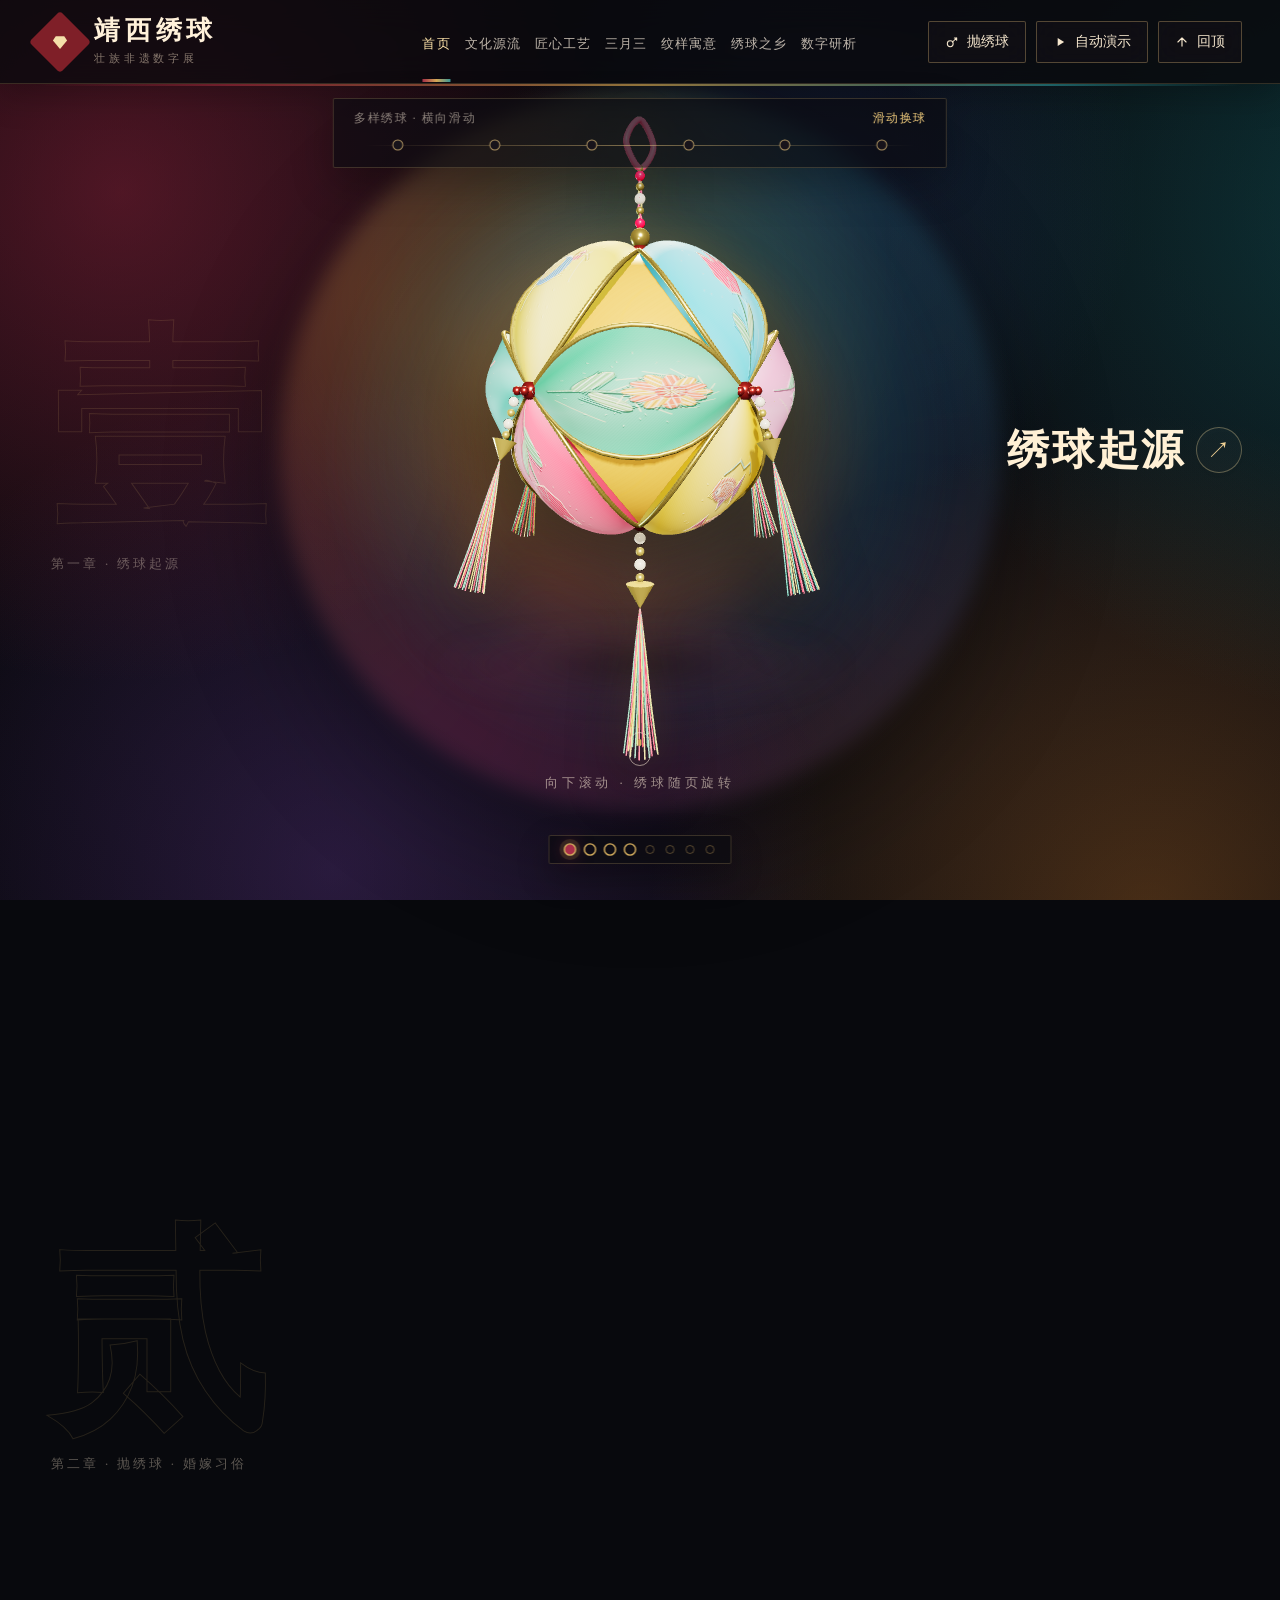
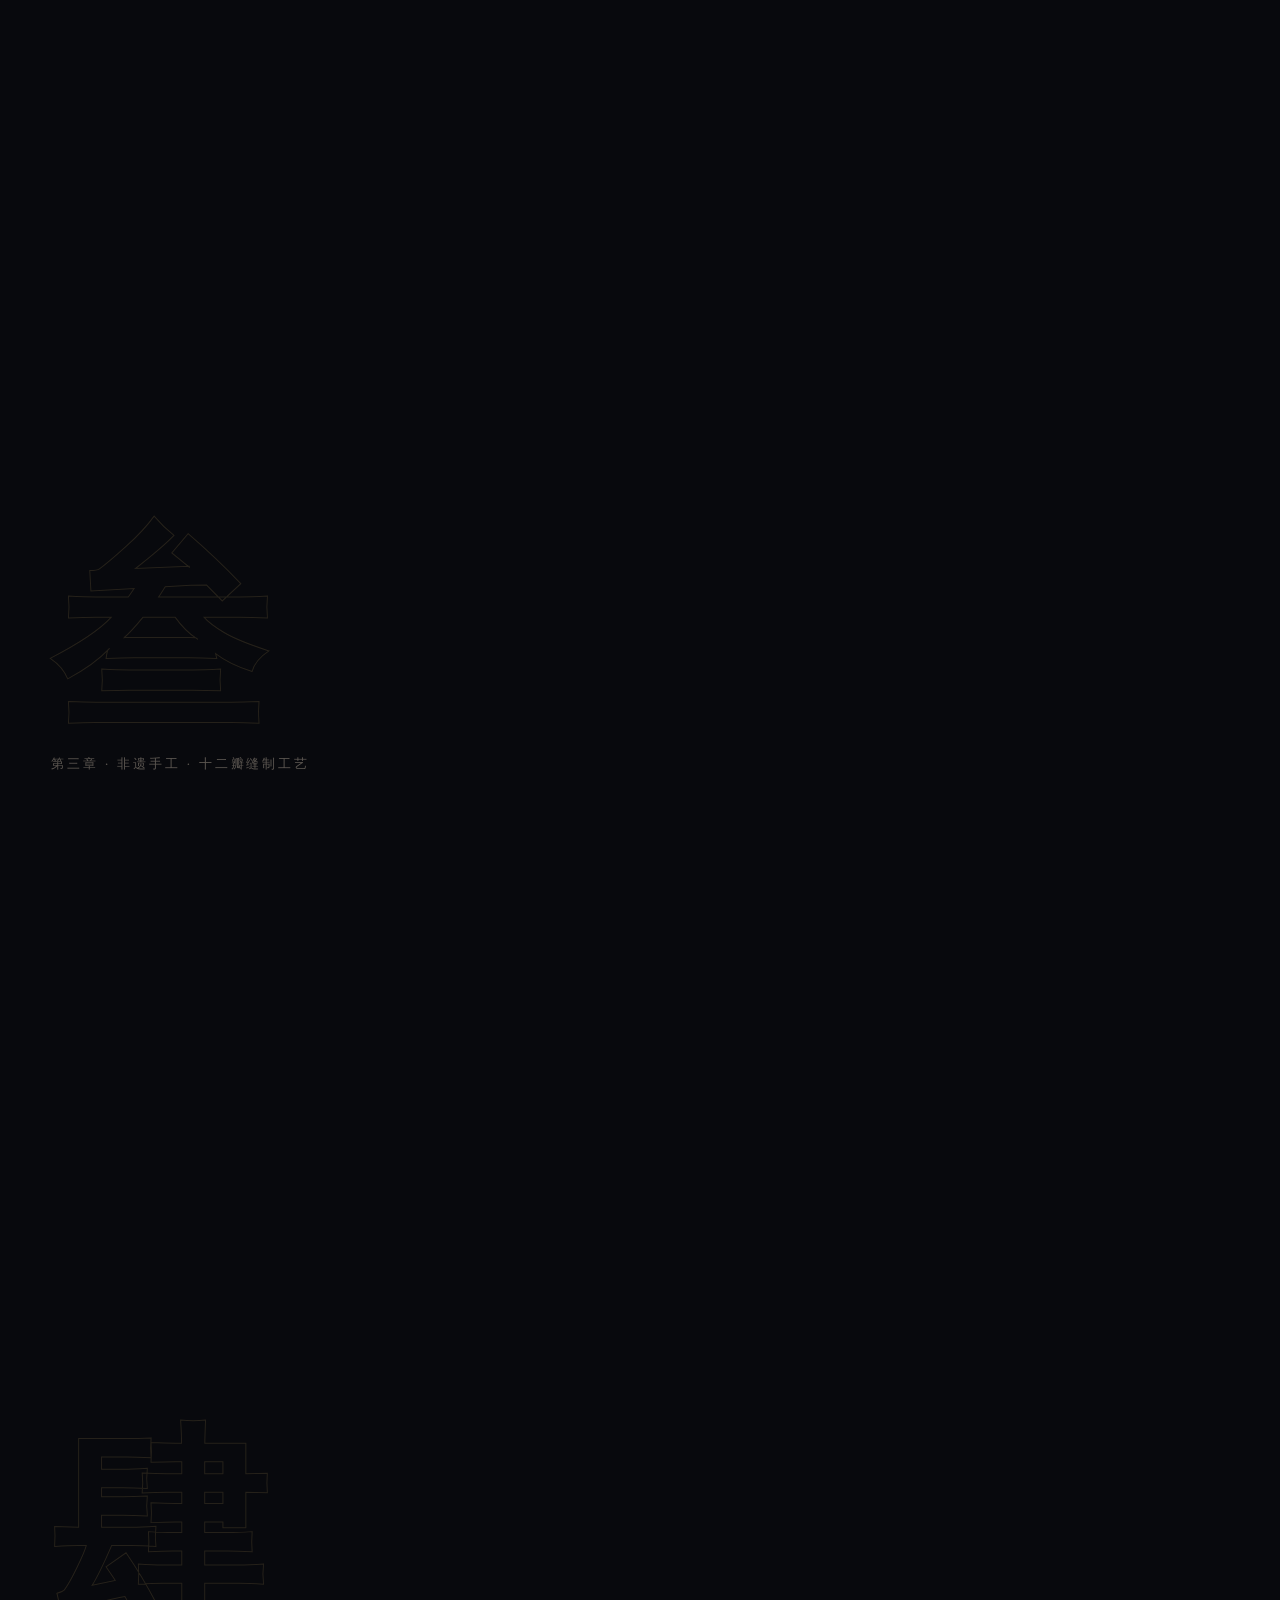
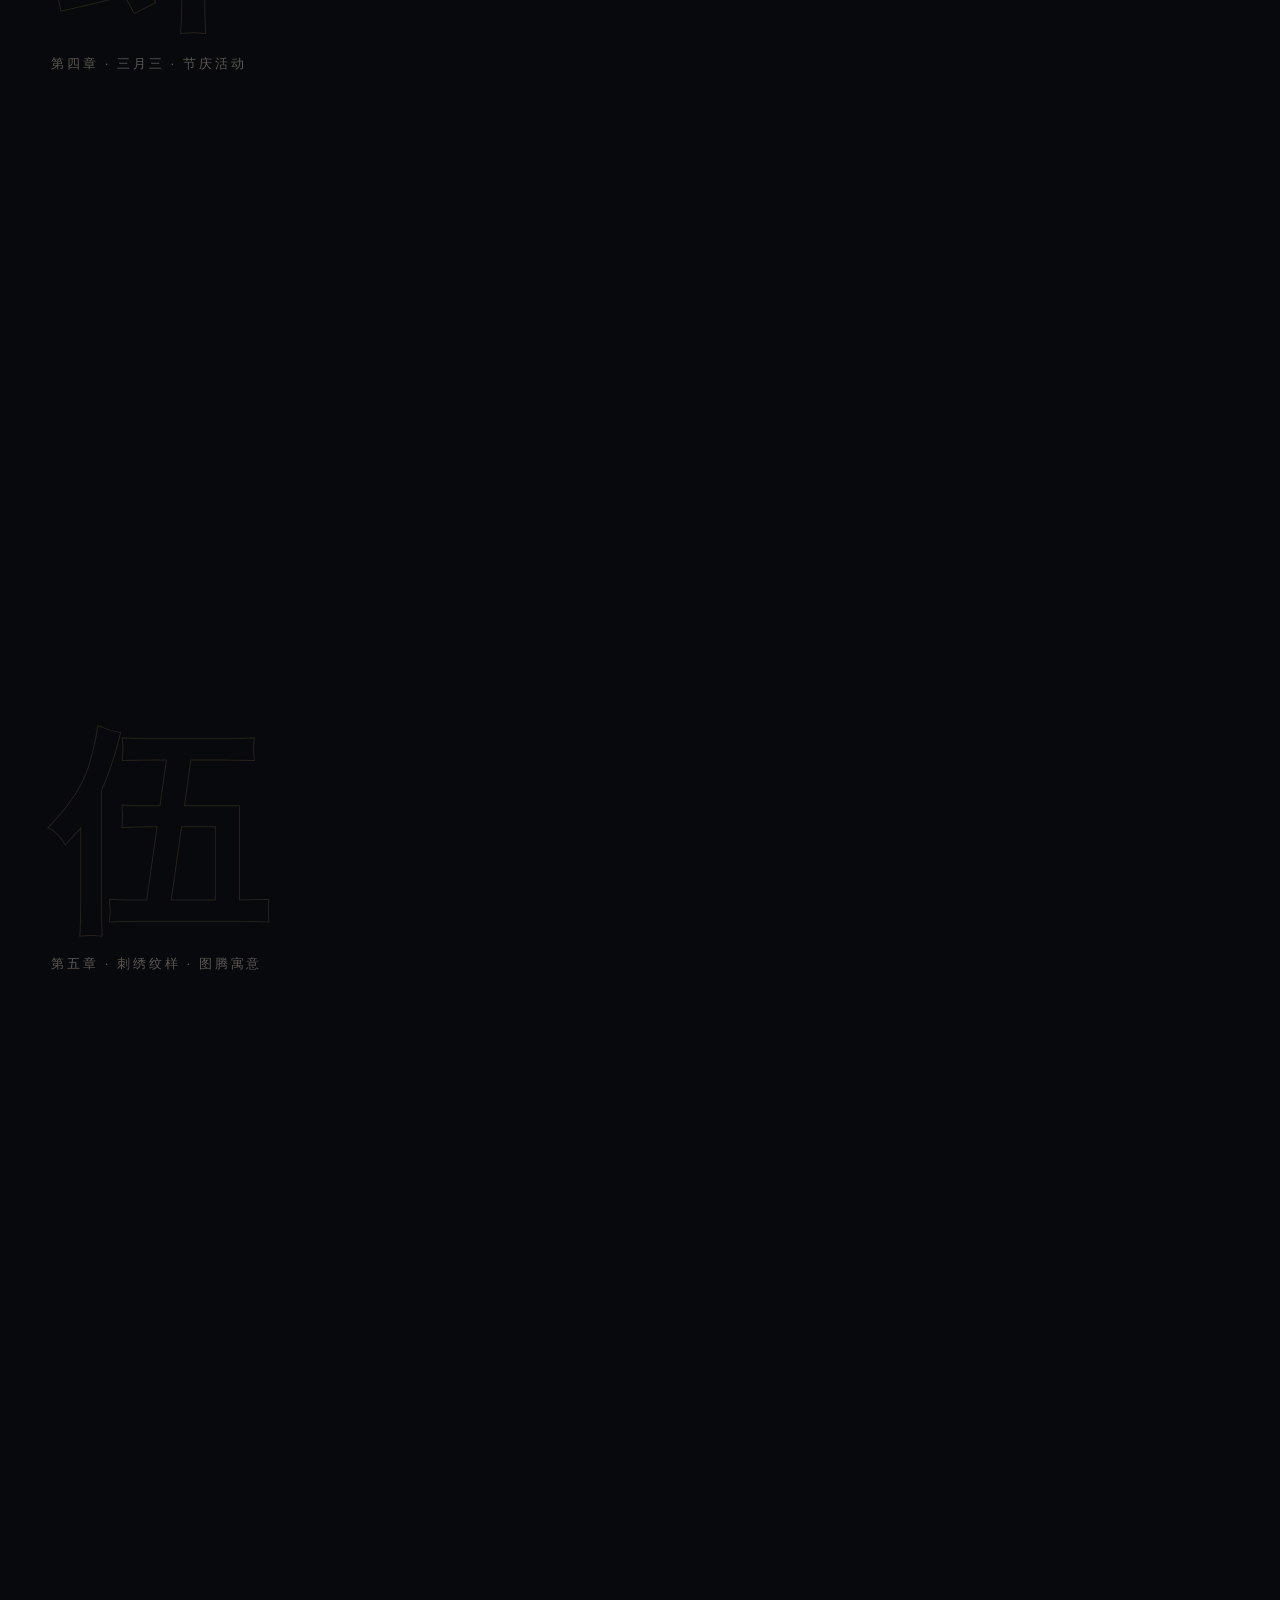
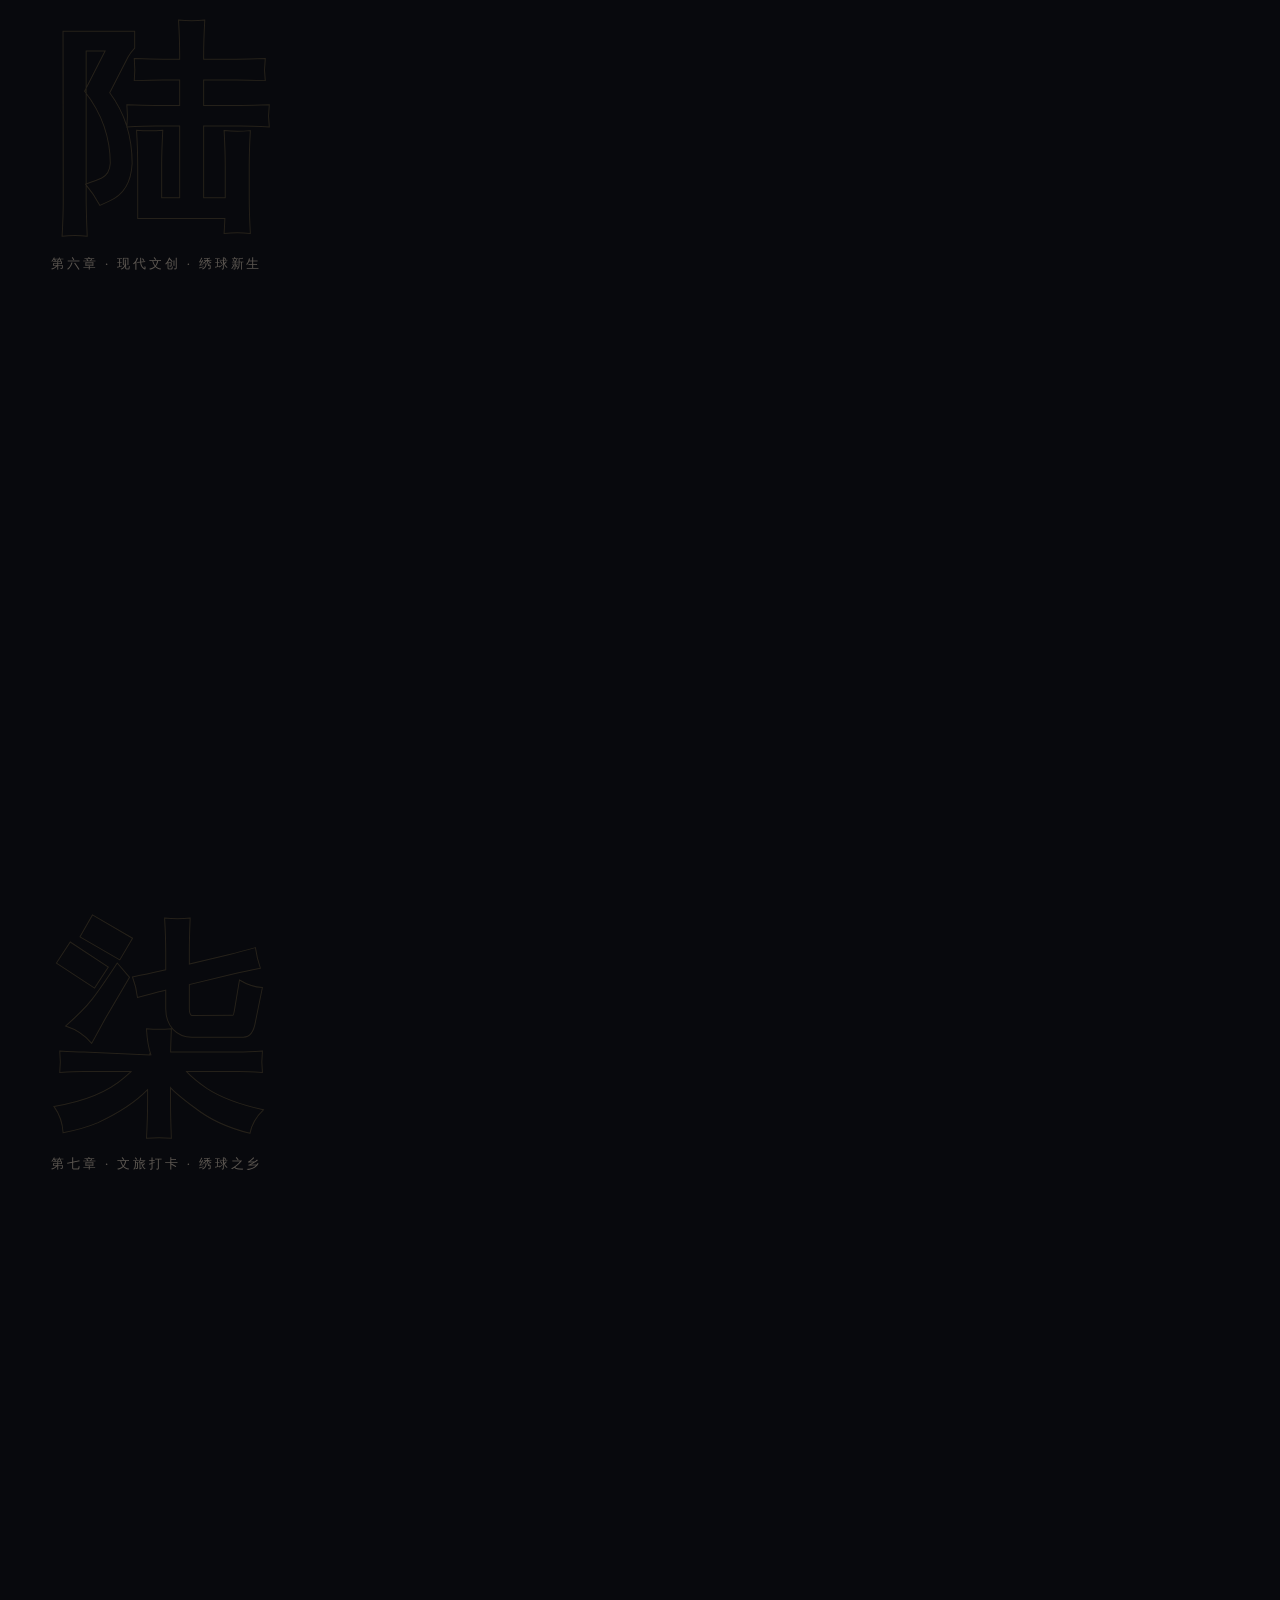
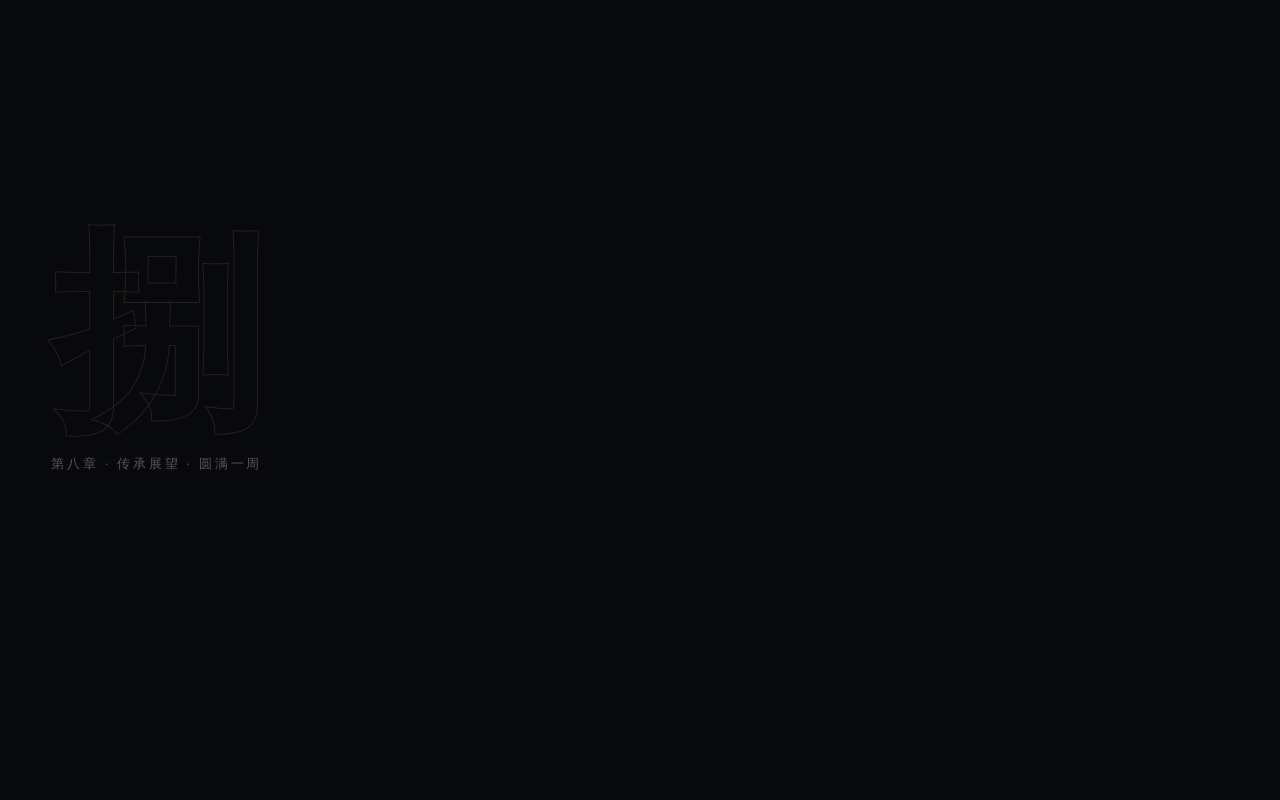
==== commit 90490677: "Add xiuqiu throwing game" ====
--- a/index.html
+++ b/index.html
@@ -7,6 +7,7 @@
 <meta name="description" content="以十二瓣立体绣球为视觉主体，滚动即旋转，讲述壮族绣球起源、婚嫁习俗、非遗工艺、三月三节庆、刺绣纹样、现代文创与文旅传承的文化长卷。">
 <meta name="keywords" content="靖西绣球,壮族绣球,非物质文化遗产,三月三,壮族文化,十二瓣绣球">
 <meta name="theme-color" content="#120a10">
+<link rel="stylesheet" href="throw-game.css">
 <style>
     :root{
         --rose:#D82880;
@@ -666,6 +667,7 @@
         <div id="petalTrack"></div>
     </nav>
     <div class="actions">
+        <button id="btnGame" class="btn-glass" aria-label="打开抛绣球小游戏"><svg class="ic" viewBox="0 0 24 24" fill="none" stroke="currentColor" stroke-width="1.8" stroke-linecap="round" stroke-linejoin="round" aria-hidden="true"><circle cx="9" cy="15" r="5"/><path d="M13 12l7-7M16 5h4v4"/></svg><span>抛绣球</span></button>
         <button id="btnAuto" class="btn-glass"><svg class="ic" viewBox="0 0 24 24" fill="currentColor" aria-hidden="true"><path d="M8 5v14l11-7z"/></svg><span>自动演示</span></button>
         <button id="btnTop" class="btn-glass"><svg class="ic" viewBox="0 0 24 24" fill="none" stroke="currentColor" stroke-width="2" stroke-linecap="round" stroke-linejoin="round" aria-hidden="true"><path d="M12 19V5M5 12l7-7 7 7"/></svg><span class="top-label">回顶</span></button>
     </div>
@@ -694,7 +696,40 @@
     <div class="burst-sub">愿壮乡祝福，转给世界，也转给下一个千年</div>
 </div>
 
+<!-- 抛绣球小游戏 -->
+<section id="xiuqiuGame" aria-hidden="true" aria-label="抛绣球小游戏">
+    <div class="game-shell">
+        <header class="game-topbar">
+            <div class="game-brand">
+                <span class="game-brand-mark">绣</span>
+                <span><strong>抛绣球</strong><small>一球穿心 · 步步高分</small></span>
+            </div>
+            <div class="game-scoreboard" aria-live="polite">
+                <span><small>本局</small><strong id="gameScore">0</strong></span>
+                <i></i>
+                <span><small>最佳</small><strong id="gameBest">0</strong></span>
+            </div>
+            <div class="game-actions">
+                <button id="gameSound" type="button" aria-label="关闭音效" title="音效开关"><svg class="ic sound-on" viewBox="0 0 24 24" fill="none" stroke="currentColor" stroke-width="2" stroke-linecap="round" stroke-linejoin="round" aria-hidden="true"><path d="M11 5L6 9H3v6h3l5 4z"/><path d="M15 9a4 4 0 010 6M18 6a8 8 0 010 12"/></svg><svg class="ic sound-off" viewBox="0 0 24 24" fill="none" stroke="currentColor" stroke-width="2" stroke-linecap="round" stroke-linejoin="round" aria-hidden="true"><path d="M11 5L6 9H3v6h3l5 4zM16 9l5 6M21 9l-5 6"/></svg></button>
+                <button id="gameReset" type="button" aria-label="重新开始">重来</button>
+                <button id="gameClose" type="button" aria-label="关闭游戏">×</button>
+            </div>
+        </header>
+        <canvas id="gameCanvas" tabindex="0" aria-label="游戏画面：按住蓄力，上下滑动调整角度，松手抛出绣球"></canvas>
+        <div class="game-angle" aria-hidden="true"><span>角度</span><strong id="gameAngle">45°</strong></div>
+        <div class="game-power" aria-hidden="true"><span id="gamePowerFill"></span><b>蓄力</b></div>
+        <div id="gameCoach" class="game-coach">
+            <span class="coach-hand">☝</span>
+            <strong>按住旋转蓄力</strong>
+            <small>上下滑动调角度 · 松手抛出</small>
+        </div>
+        <div id="gameMessage" class="game-message" aria-live="polite"></div>
+        <div class="game-footer"><span>长按 / 空格</span><i></i><span>上下滑动 / ↑ ↓</span><i></i><span>松开投掷</span></div>
+    </div>
+</section>
+
 <script src="lib/three.min.js"></script>
+<script src="throw-game.js"></script>
 <script>
 /* ========== 数据：八瓣 × 八章 ========== */
 const DATA = [
--- a/throw-game.css
+++ b/throw-game.css
@@ -0,0 +1,93 @@
+#xiuqiuGame{
+    --game-red:#a7253e;
+    --game-gold:#e4bd68;
+    position:fixed;inset:0;z-index:300;display:grid;place-items:center;
+    padding:clamp(10px,2vw,24px);background:rgba(5,8,10,.82);
+    opacity:0;visibility:hidden;pointer-events:none;transition:opacity .35s ease;
+    font-family:'PingFang SC','Microsoft YaHei',sans-serif;
+}
+#xiuqiuGame.open{opacity:1;visibility:visible;pointer-events:auto}
+body.game-open{overflow:hidden}
+.game-shell{
+    position:relative;width:min(1400px,100%);height:min(850px,100%);overflow:hidden;
+    border:1px solid rgba(233,201,137,.32);border-radius:22px;background:#9cc5c7;
+    box-shadow:0 35px 100px rgba(0,0,0,.62),inset 0 1px rgba(255,255,255,.22);
+    transform:translateY(14px) scale(.985);transition:transform .42s cubic-bezier(.2,.8,.2,1);
+}
+#xiuqiuGame.open .game-shell{transform:none}
+#gameCanvas{position:absolute;inset:0;width:100%;height:100%;display:block;touch-action:none;cursor:crosshair;outline:none}
+.game-topbar{
+    position:absolute;z-index:4;top:0;left:0;right:0;height:84px;display:flex;align-items:center;
+    justify-content:space-between;padding:0 clamp(15px,2.8vw,38px);color:#f9eedb;
+    background:linear-gradient(180deg,rgba(12,19,22,.72),rgba(12,19,22,.24),transparent);
+    pointer-events:none;
+}
+.game-brand{display:flex;align-items:center;gap:11px;min-width:190px}
+.game-brand-mark{
+    width:42px;height:42px;display:grid;place-items:center;border-radius:50%;font-family:'STKaiti','KaiTi',serif;
+    font-size:22px;color:#3a1713;background:linear-gradient(145deg,#f5d58b,#bc7c29);border:1px solid #ffe6ad;
+    box-shadow:0 5px 18px rgba(0,0,0,.25);
+}
+.game-brand strong{display:block;font-family:'STKaiti','KaiTi',serif;font-size:21px;letter-spacing:.15em}
+.game-brand small{display:block;margin-top:2px;font-size:10px;letter-spacing:.18em;color:rgba(255,242,220,.62)}
+.game-scoreboard{
+    display:flex;align-items:center;gap:20px;padding:9px 22px;border:1px solid rgba(238,204,137,.26);
+    border-radius:999px;background:rgba(13,19,19,.5);backdrop-filter:blur(8px);box-shadow:0 8px 22px rgba(0,0,0,.15);
+}
+.game-scoreboard span{display:flex;align-items:baseline;gap:9px}.game-scoreboard small{font-size:11px;color:rgba(255,239,213,.64)}
+.game-scoreboard strong{font:600 25px/1 Georgia,serif;color:#ffdda0;min-width:22px;text-align:center}
+.game-scoreboard i{width:1px;height:22px;background:rgba(255,255,255,.18)}
+.game-actions{display:flex;gap:8px;min-width:190px;justify-content:flex-end;pointer-events:auto}
+.game-actions button{
+    height:38px;padding:0 16px;border:1px solid rgba(239,211,157,.34);border-radius:999px;
+    color:#fff0d5;background:rgba(16,21,21,.54);font:inherit;cursor:pointer;backdrop-filter:blur(8px);
+    transition:.2s ease;
+}
+.game-actions button:hover{border-color:#f3d291;background:rgba(116,35,42,.78)}
+#gameClose{width:38px;padding:0!important;font-size:25px;line-height:1}
+#gameSound{width:38px;padding:0!important;display:grid;place-items:center}
+#gameSound .sound-off,#gameSound.muted .sound-on{display:none}
+#gameSound.muted .sound-off{display:inline-block;color:rgba(255,240,213,.58)}
+.game-angle{
+    position:absolute;left:clamp(16px,3vw,44px);top:104px;z-index:3;display:flex;align-items:baseline;gap:9px;
+    color:rgba(255,248,232,.68);text-shadow:0 2px 10px rgba(0,0,0,.4);pointer-events:none;
+}
+.game-angle span{font-size:11px;letter-spacing:.2em}.game-angle strong{font:600 21px/1 Georgia,serif;color:#fff1cd}
+.game-power{
+    position:absolute;z-index:3;left:clamp(16px,3vw,44px);top:139px;width:8px;height:132px;
+    border:1px solid rgba(255,244,219,.46);border-radius:999px;background:rgba(11,24,23,.3);overflow:visible;pointer-events:none;
+}
+.game-power span{position:absolute;left:1px;right:1px;bottom:1px;height:0;border-radius:999px;background:linear-gradient(0deg,#42b994,#f4d06f,#d44349);box-shadow:0 0 12px rgba(244,208,111,.4)}
+.game-power b{position:absolute;left:17px;bottom:-1px;color:rgba(255,244,220,.72);font-size:10px;letter-spacing:.16em;white-space:nowrap;font-weight:400}
+.game-coach{
+    position:absolute;z-index:3;left:50%;bottom:76px;transform:translateX(-50%);display:grid;grid-template-columns:auto auto;
+    align-items:center;column-gap:12px;padding:14px 24px;border:1px solid rgba(255,235,196,.28);border-radius:15px;
+    color:#fff0d1;background:rgba(13,22,21,.55);backdrop-filter:blur(9px);box-shadow:0 12px 35px rgba(0,0,0,.2);
+    pointer-events:none;transition:opacity .3s ease,transform .3s ease;
+}
+.game-coach.hide{opacity:0;transform:translate(-50%,10px)}
+.coach-hand{grid-row:1/3;font-size:25px;animation:coachPress 1.5s ease-in-out infinite}
+.game-coach strong{font-size:14px;letter-spacing:.08em}.game-coach small{font-size:10px;color:rgba(255,239,213,.68);margin-top:3px}
+@keyframes coachPress{0%,100%{transform:translateY(0)}50%{transform:translateY(-5px)}}
+.game-message{
+    position:absolute;z-index:5;left:50%;top:25%;transform:translate(-50%,-50%) scale(.8);opacity:0;
+    color:#fff0b5;font:700 clamp(34px,6vw,74px)/1 'STKaiti','KaiTi',serif;letter-spacing:.12em;
+    text-shadow:0 4px 0 #7c2630,0 10px 30px rgba(0,0,0,.34);pointer-events:none;
+}
+.game-message.show{animation:gameMessage 1.15s cubic-bezier(.2,.8,.2,1) both}
+@keyframes gameMessage{0%{opacity:0;transform:translate(-50%,-30%) scale(.65)}22%,68%{opacity:1;transform:translate(-50%,-50%) scale(1)}100%{opacity:0;transform:translate(-50%,-68%) scale(1.08)}}
+.game-footer{
+    position:absolute;z-index:3;left:50%;bottom:20px;transform:translateX(-50%);display:flex;align-items:center;gap:12px;
+    color:rgba(255,244,221,.62);font-size:10px;letter-spacing:.1em;white-space:nowrap;pointer-events:none;text-shadow:0 2px 8px rgba(0,0,0,.4);
+}
+.game-footer i{width:3px;height:3px;border-radius:50%;background:rgba(239,197,119,.62)}
+@media(max-width:720px){
+    #xiuqiuGame{padding:0}.game-shell{width:100%;height:100%;border:0;border-radius:0}
+    .game-topbar{height:68px;padding:0 12px}.game-brand{min-width:0}.game-brand-mark{width:35px;height:35px;font-size:18px}
+    .game-brand strong{font-size:17px}.game-brand small{display:none}.game-scoreboard{position:absolute;left:50%;transform:translateX(-50%);gap:10px;padding:7px 12px}
+    .game-scoreboard span{gap:5px}.game-scoreboard strong{font-size:20px}.game-actions{min-width:0}.game-actions #gameReset{display:none}
+    .game-actions{position:absolute;right:12px}.game-actions button{height:36px}.game-angle{top:80px}.game-power{top:114px;height:105px}
+    .game-coach{bottom:60px;padding:11px 17px}.game-footer{display:none}
+}
+@media(max-width:380px){.game-brand strong{display:none}.game-scoreboard{left:48%}}
+@media(prefers-reduced-motion:reduce){#xiuqiuGame,.game-shell,.game-coach{transition:none}.coach-hand{animation:none}}
